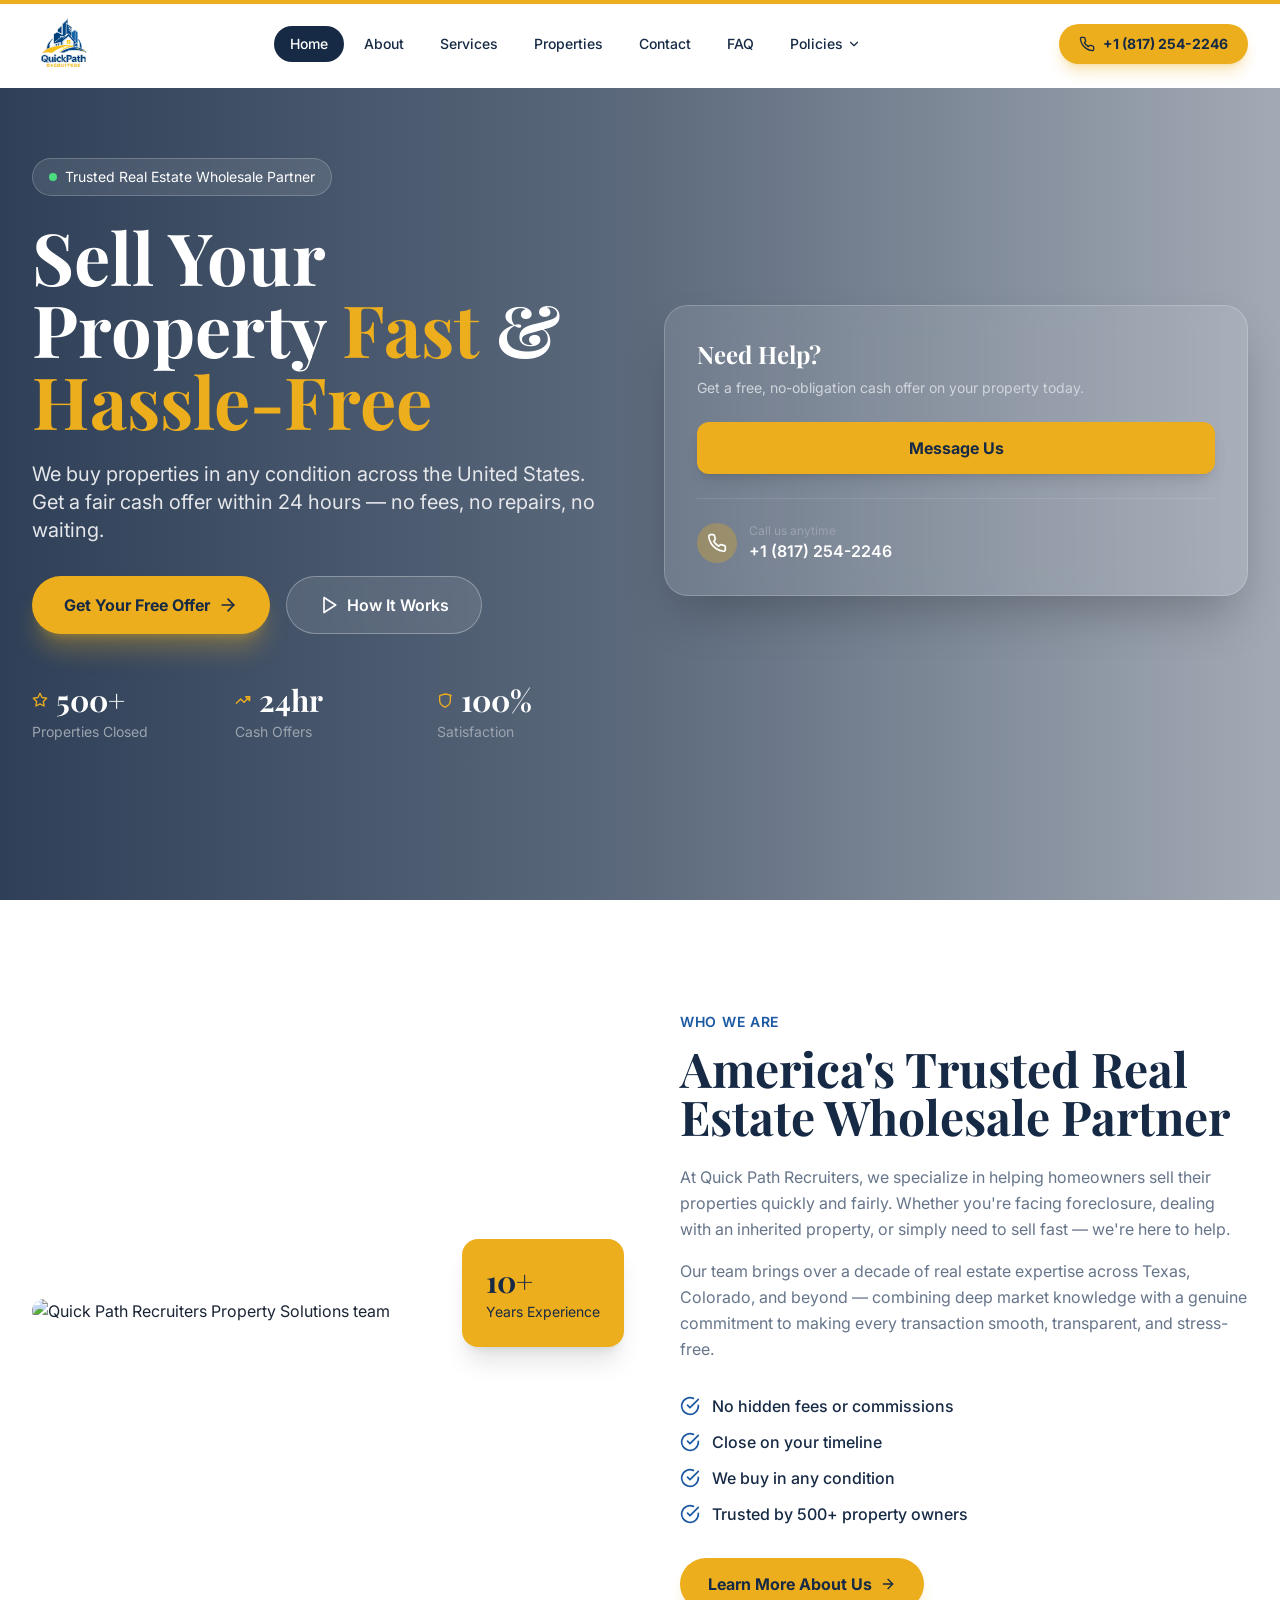
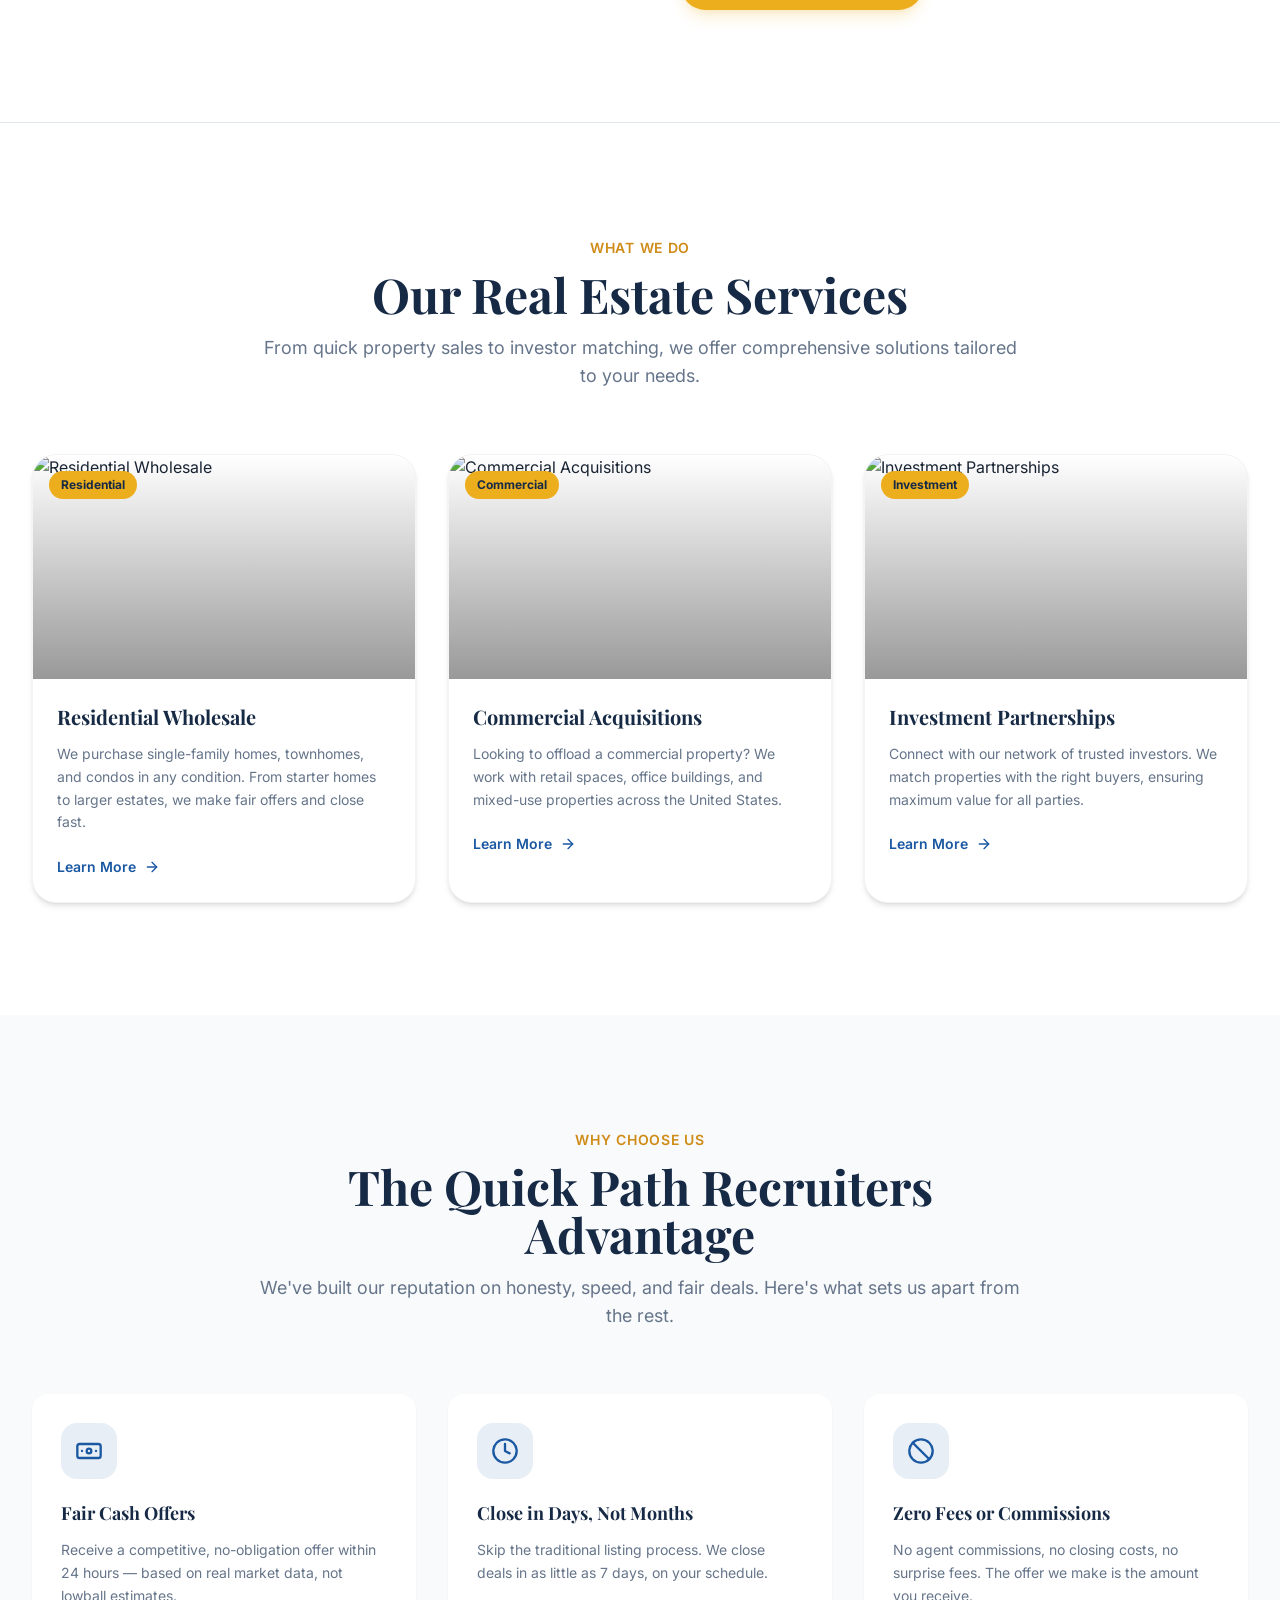
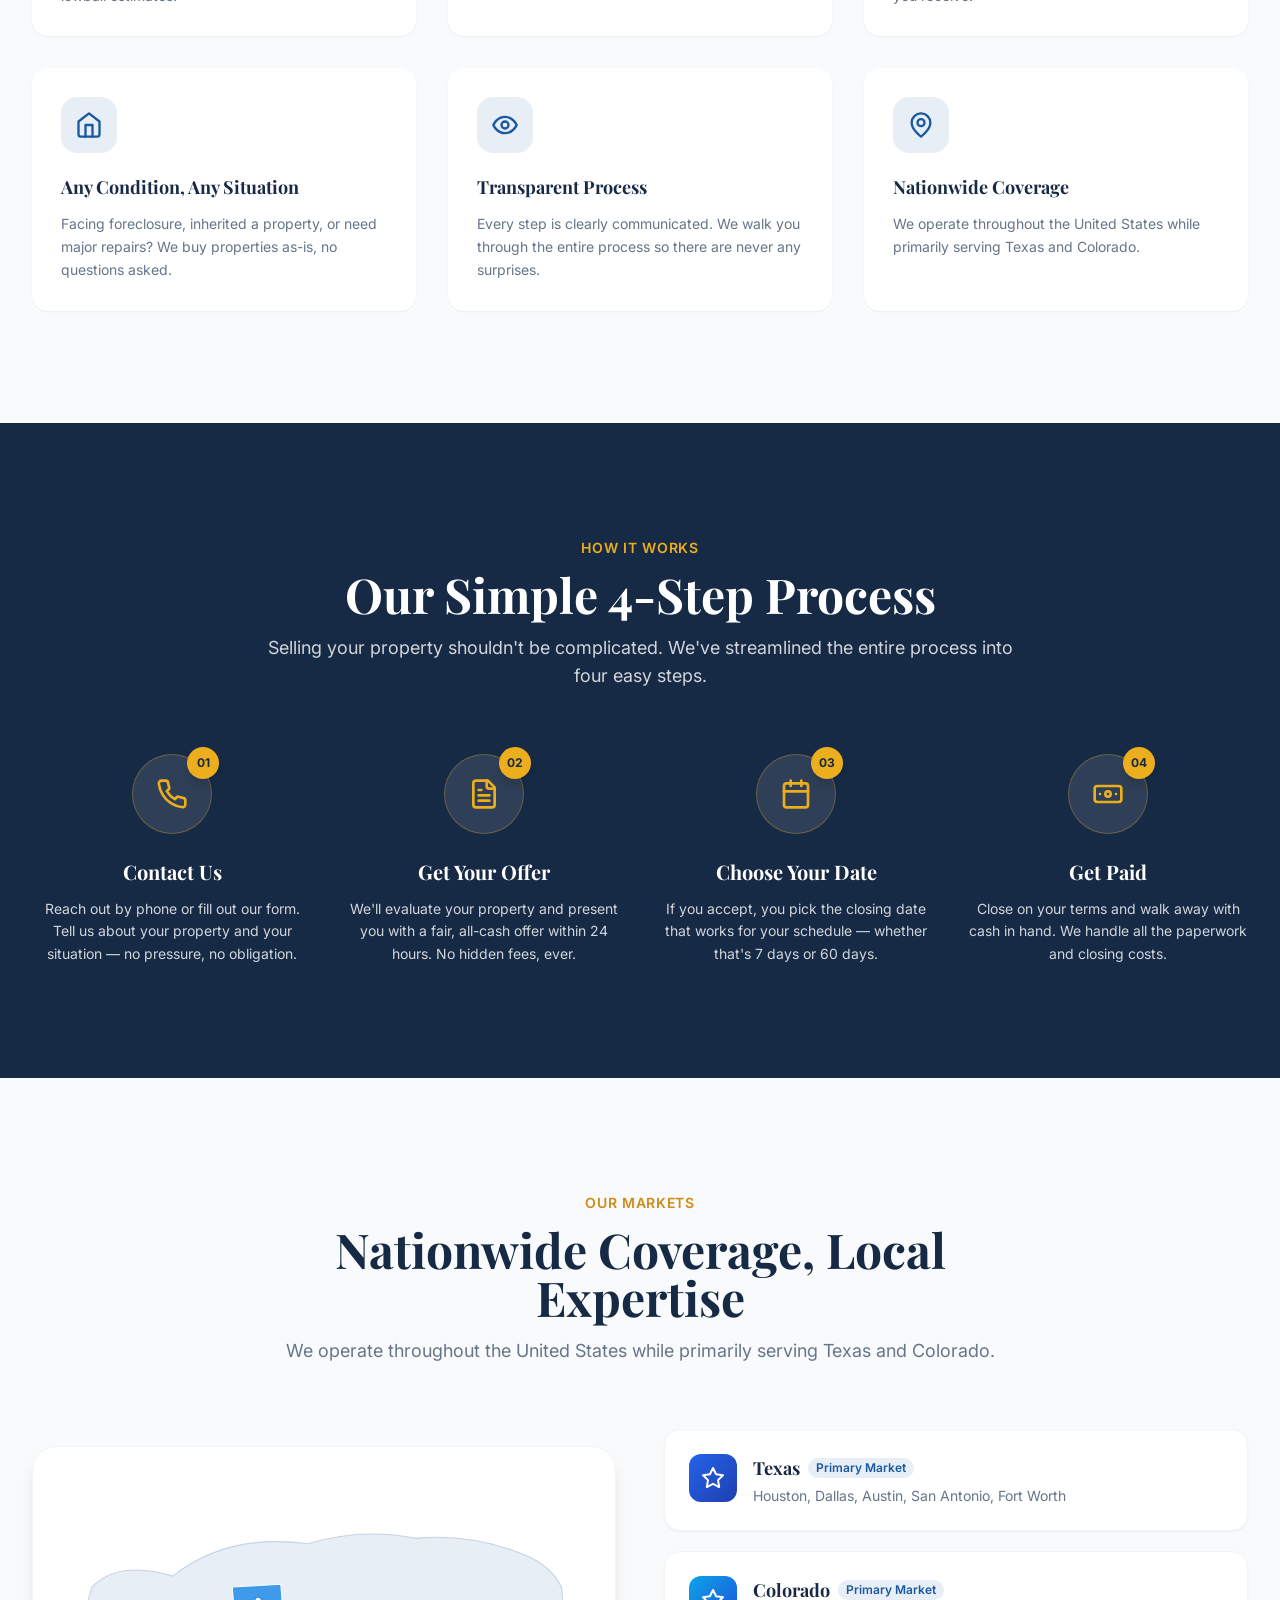
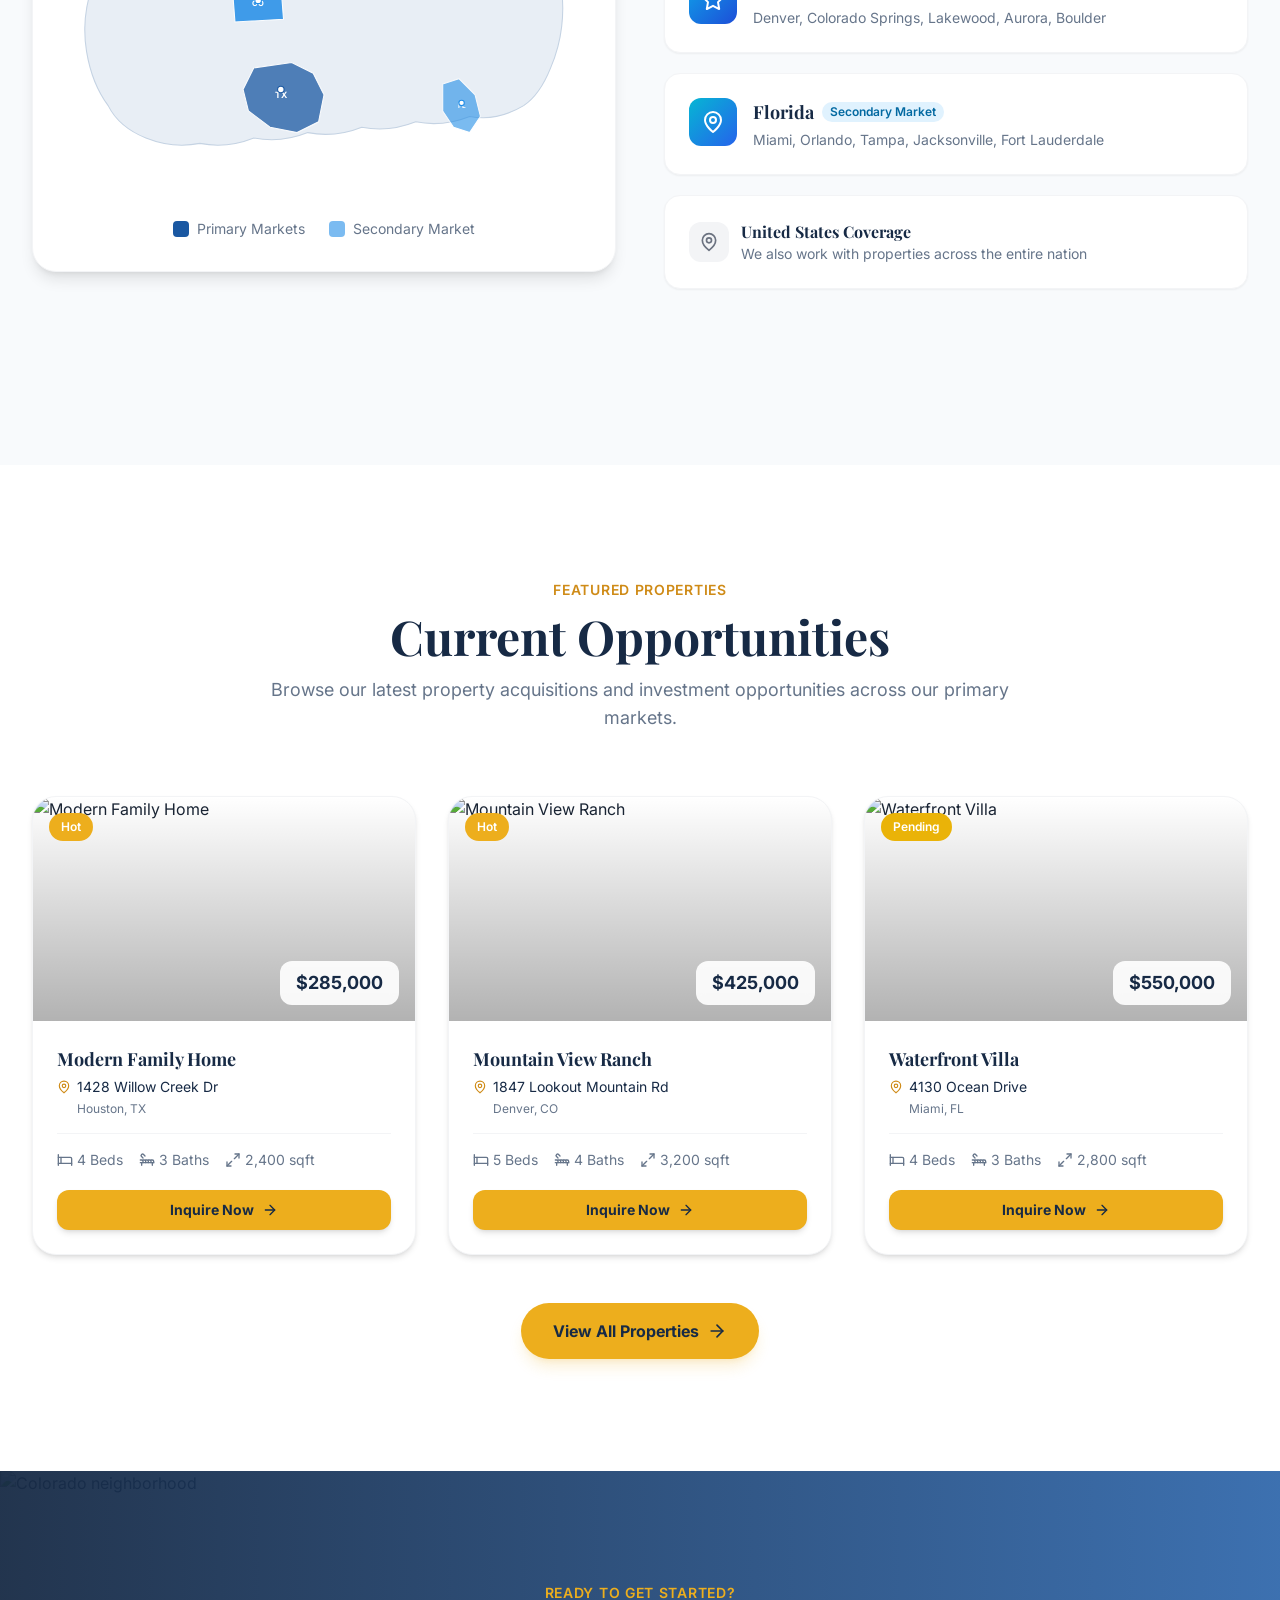
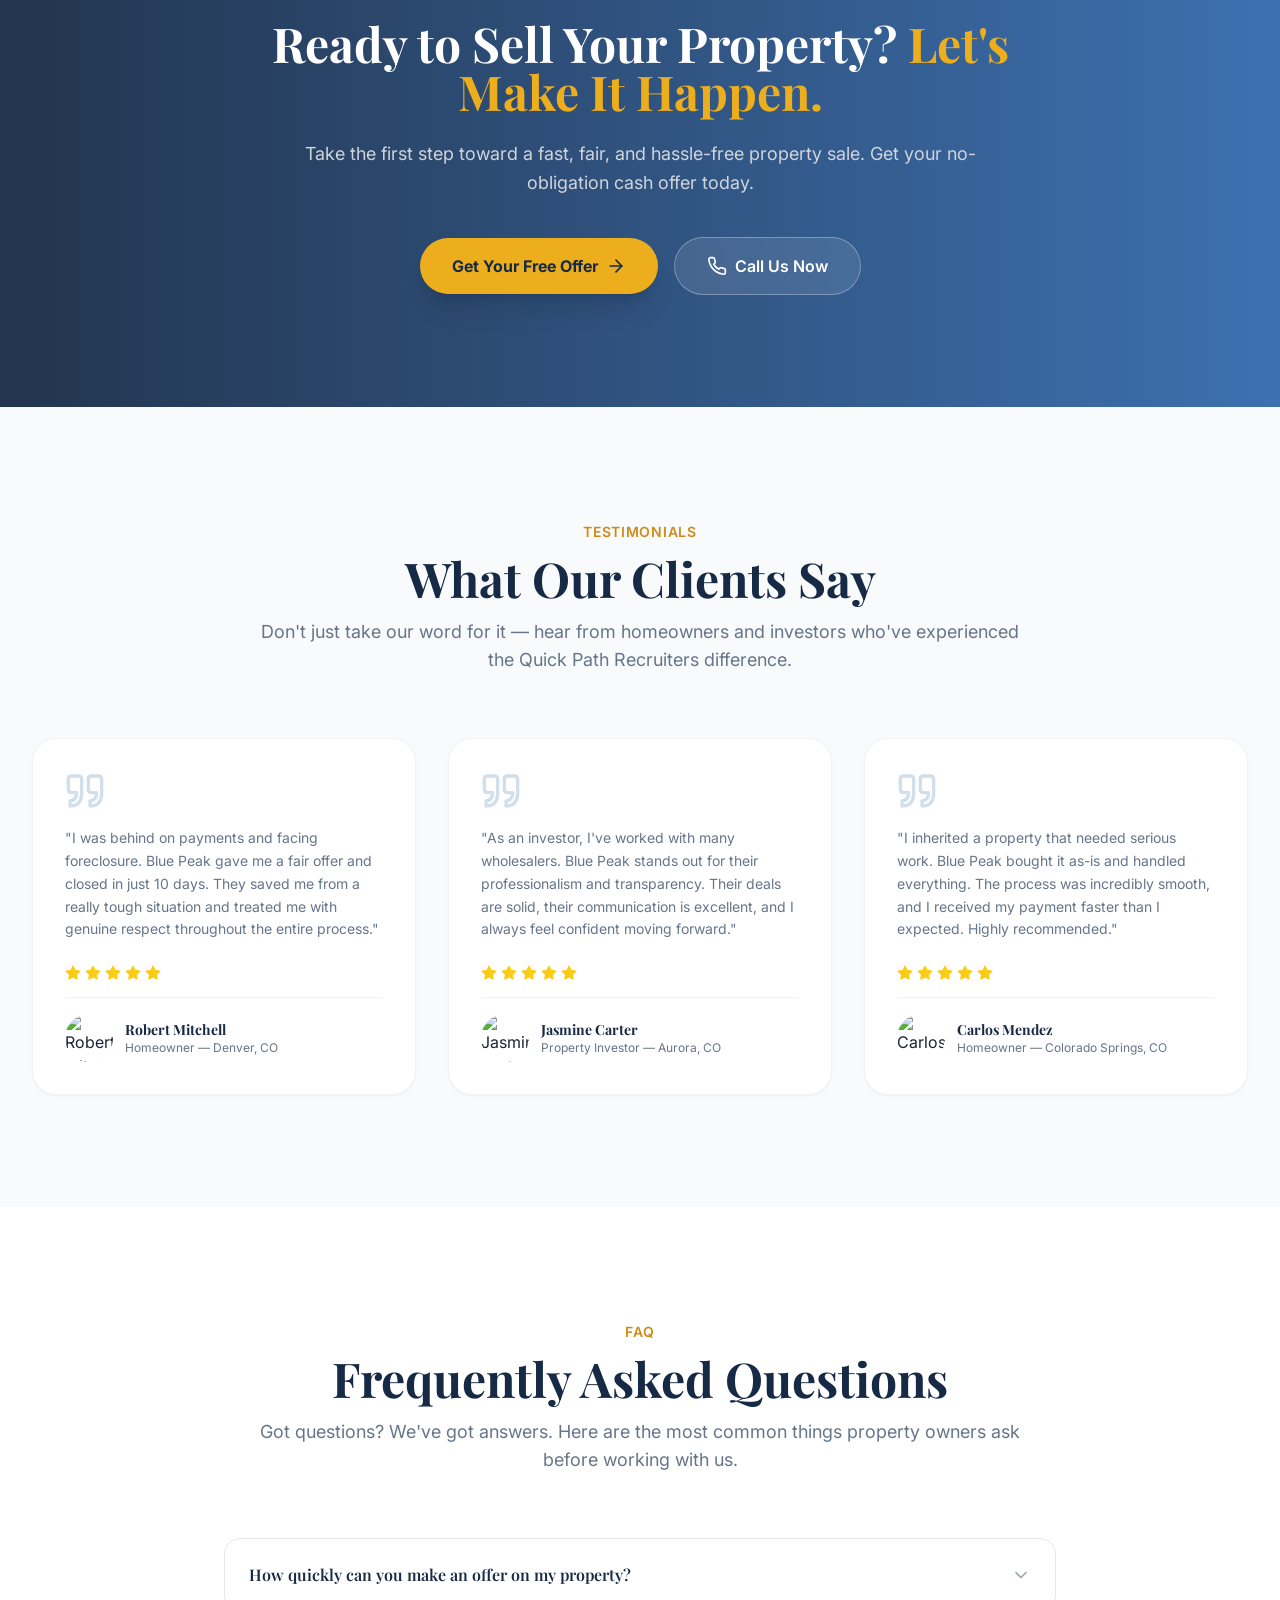
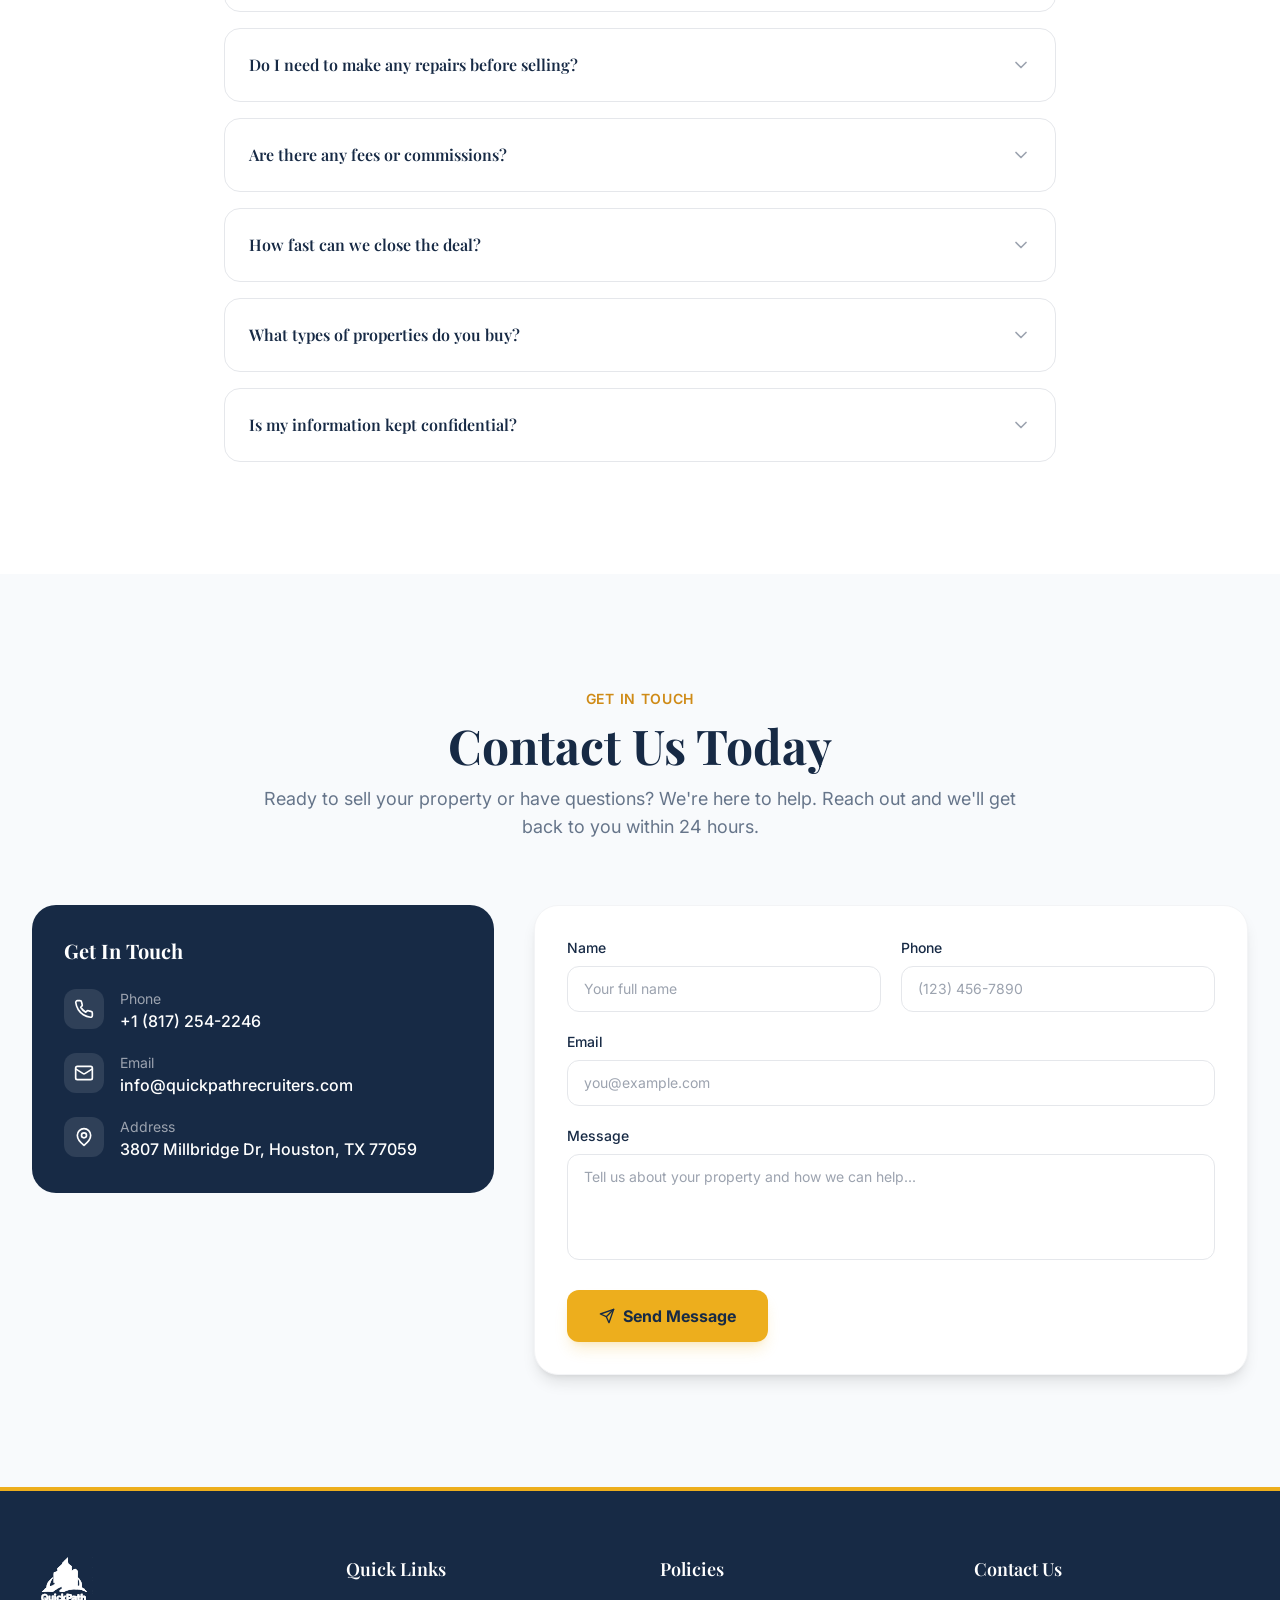
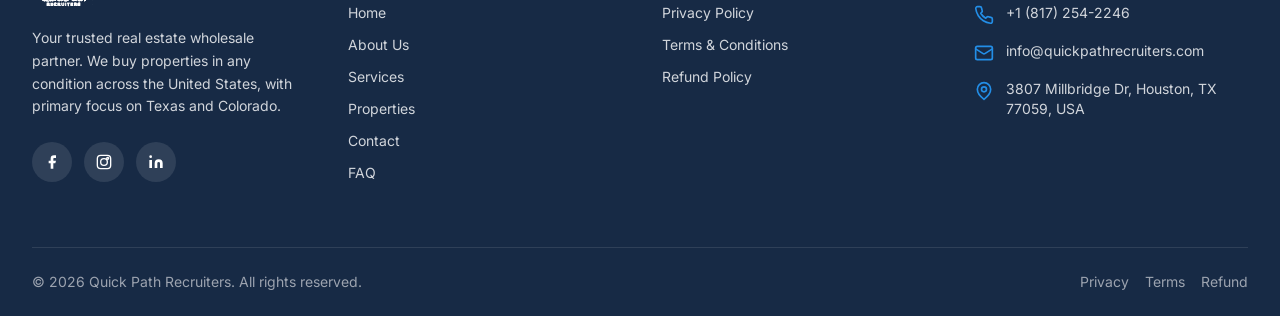
==== index.html @ d1a01175 "Add files via upload" ====
<!DOCTYPE html>
<html lang="en">
<head>
  <meta charset="utf-8">
  <meta name="viewport" content="width=device-width, initial-scale=1.0">
  <title>Quick Path Recruiters | Recruiting & Staffing Solutions</title>
  <meta name="description" content="Quick Path Recruiters helps businesses connect with top talent and candidates discover meaningful opportunities through professional recruiting support.">
  <meta name="keywords" content="recruiting, staffing, talent acquisition, hiring, job opportunities, Quick Path Recruiters">
  <link rel="icon" type="image/png" href="images/favicon.png"><link rel="shortcut icon" href="favicon.ico"><link rel="apple-touch-icon" href="images/favicon.png">
  <link rel="canonical" href="https://quickpathrecruiters.com">

  <!-- Open Graph -->
  <meta property="og:type" content="website">
  <meta property="og:title" content="Quick Path Recruiters | Recruiting & Staffing Solutions">
  <meta property="og:description" content="Quick Path Recruiters helps businesses connect with top talent and candidates discover meaningful opportunities through professional recruiting support.">
  <meta property="og:image" content="images/logo.svg">
  <meta property="og:url" content="https://quickpathrecruiters.com">
  <meta property="og:site_name" content="Quick Path Recruiters">

  <!-- Twitter Card -->
  <meta name="twitter:card" content="summary_large_image">
  <meta name="twitter:title" content="Quick Path Recruiters | Recruiting & Staffing Solutions">
  <meta name="twitter:description" content="Quick Path Recruiters helps businesses connect with top talent and candidates discover meaningful opportunities through professional recruiting support.">
  <meta name="twitter:image" content="images/logo.svg">
  <meta name="twitter:url" content="https://quickpathrecruiters.com">

  <link rel="stylesheet" href="css/style.css">

  <!-- JSON-LD Local Business Schema -->
  <script type="application/ld+json">
  {
    "@context": "https://schema.org",
    "@type": "RealEstateAgent",
    "name": "Quick Path Recruiters",
    "url": "https://quickpathrecruiters.com",
    "logo": "https://quickpathrecruiters.com/images/logo.svg",
    "image": "https://quickpathrecruiters.com/images/logo.svg",
    "telephone": "+17373019920",
    "email": "info@quickpathrecruiters.com",
    "address": {
      "@type": "PostalAddress",
      "streetAddress": "3305 S Ammons St",
      "addressLocality": "Lakewood",
      "addressRegion": "CO",
      "postalCode": "80227",
      "addressCountry": "US"
    },
    "areaServed": [
      {"@type": "State", "name": "Texas"},
      {"@type": "State", "name": "Colorado"},
      {"@type": "State", "name": "Florida"},
      {"@type": "Country", "name": "United States"}
    ],
    "description": "Quick Path Recruiters is a real estate wholesale company that buys properties in any condition across the United States. We specialize in Texas and Colorado markets.",
    "priceRange": "$$",
    "openingHours": "Mo-Fr 09:00-18:00"
  }
  </script>
</head>
<body class="min-h-screen flex flex-col">
  <!-- Header / Navigation -->
  <header class="fixed top-0 left-0 right-0 z-50 transition-all duration-500 bg-white shadow-md py-2.5" id="main-header">
    <div class="absolute top-0 left-0 right-0 h-1 bg-gold"></div>
    <div class="max-w-7xl mx-auto px-4 sm:px-6 lg:px-8">
      <div class="flex items-center justify-between">
        <a href="index.html" class="flex items-center gap-2 shrink-0">
          <img src="images/logo.svg" alt="Quick Path Recruiters" class="h-12 sm:h-14 w-auto">
        </a>
        <nav class="hidden lg:flex items-center gap-1">
          <a href="index.html" class="px-4 py-2 rounded-full text-sm font-medium transition-all duration-300 relative bg-navy text-white">Home</a>
          <a href="about.html" class="px-4 py-2 rounded-full text-sm font-medium transition-all duration-300 relative text-navy hover:bg-navy/10">About</a>
          <a href="services.html" class="px-4 py-2 rounded-full text-sm font-medium transition-all duration-300 relative text-navy hover:bg-navy/10">Services</a>
          <a href="properties.html" class="px-4 py-2 rounded-full text-sm font-medium transition-all duration-300 relative text-navy hover:bg-navy/10">Properties</a>
          <a href="contact.html" class="px-4 py-2 rounded-full text-sm font-medium transition-all duration-300 relative text-navy hover:bg-navy/10">Contact</a>
          <a href="faq.html" class="px-4 py-2 rounded-full text-sm font-medium transition-all duration-300 relative text-navy hover:bg-navy/10">FAQ</a>
          
          <div class="relative" id="policies-dropdown-container">
            <button class="px-4 py-2 rounded-full text-sm font-medium transition-all duration-300 flex items-center gap-1 text-navy hover:bg-navy/10" id="policies-menu-btn">
              Policies <svg xmlns="http://www.w3.org/2000/svg" viewBox="0 0 24 24" fill="none" stroke="currentColor" stroke-width="2" stroke-linecap="round" stroke-linejoin="round" class="w-3.5 h-3.5 transition-transform id-policies-chevron"><path d="m6 9 6 6 6-6"/></svg>
            </button>
            <div class="absolute top-full right-0 mt-2 bg-white rounded-xl shadow-xl border border-gray-100 py-2 min-w-[200px] hidden" id="policies-menu-dropdown">
              <a href="privacy-policy.html" class="block px-4 py-2.5 text-sm transition-colors text-gray-700 hover:bg-gray-50 hover:text-gold-dark">Privacy Policy</a>
              <a href="terms.html" class="block px-4 py-2.5 text-sm transition-colors text-gray-700 hover:bg-gray-50 hover:text-gold-dark">Terms & Conditions</a>
              <a href="refund-policy.html" class="block px-4 py-2.5 text-sm transition-colors text-gray-700 hover:bg-gray-50 hover:text-gold-dark">Refund Policy</a>
            </div>
          </div>
        </nav>
        <div class="flex items-center gap-3">
          <a href="tel:7373019920" class="hidden sm:flex items-center gap-2 bg-gold hover:bg-gold-dark text-navy px-5 py-2.5 rounded-full text-sm font-bold transition-all duration-300 shadow-lg shadow-gold/30 hover:shadow-xl hover:shadow-gold/40 hover:-translate-y-0.5">
            <svg xmlns="http://www.w3.org/2000/svg" viewBox="0 0 24 24" fill="none" stroke="currentColor" stroke-width="2" stroke-linecap="round" stroke-linejoin="round" class="w-4 h-4"><path d="M22 16.92v3a2 2 0 0 1-2.18 2 19.79 19.79 0 0 1-8.63-3.07 19.5 19.5 0 0 1-6-6 19.79 19.79 0 0 1-3.07-8.67A2 2 0 0 1 4.11 2h3a2 2 0 0 1 2 1.72 12.84 12.84 0 0 0 .7 2.81 2 2 0 0 1-.45 2.11L8.09 9.91a16 16 0 0 0 6 6l1.27-1.27a2 2 0 0 1 2.11-.45 12.84 12.84 0 0 0 2.81.7A2 2 0 0 1 22 16.92z"/></svg> +1 (817) 254-2246
          </a>
          <button class="lg:hidden p-2 rounded-lg hover:bg-gray-100 transition-colors" aria-label="Toggle menu" id="mobile-menu-btn">
            <svg xmlns="http://www.w3.org/2000/svg" viewBox="0 0 24 24" fill="none" stroke="currentColor" stroke-width="2" stroke-linecap="round" stroke-linejoin="round" class="w-6 h-6 id-menu-icon"><line x1="4" x2="20" y1="12" y2="12"/><line x1="4" x2="20" y1="6" y2="6"/><line x1="4" x2="20" y1="18" y2="18"/></svg>
            <svg xmlns="http://www.w3.org/2000/svg" viewBox="0 0 24 24" fill="none" stroke="currentColor" stroke-width="2" stroke-linecap="round" stroke-linejoin="round" class="w-6 h-6 id-close-icon hidden"><path d="M18 6 6 18"/><path d="m6 6 12 12"/></svg>
          </button>
        </div>
      </div>
    </div>
    <!-- Mobile Menu -->
    <div class="lg:hidden overflow-hidden transition-all duration-500 max-h-0 opacity-0" id="mobile-menu-dropdown">
      <div class="bg-white border-t border-gray-100 mt-2 px-4 py-4 space-y-1">
        <a href="index.html" class="block px-4 py-3 rounded-xl text-sm font-medium transition-all bg-navy text-white">Home</a>
        <a href="about.html" class="block px-4 py-3 rounded-xl text-sm font-medium transition-all text-gray-700 hover:bg-gray-50">About</a>
        <a href="services.html" class="block px-4 py-3 rounded-xl text-sm font-medium transition-all text-gray-700 hover:bg-gray-50">Services</a>
        <a href="properties.html" class="block px-4 py-3 rounded-xl text-sm font-medium transition-all text-gray-700 hover:bg-gray-50">Properties</a>
        <a href="contact.html" class="block px-4 py-3 rounded-xl text-sm font-medium transition-all text-gray-700 hover:bg-gray-50">Contact</a>
        <a href="faq.html" class="block px-4 py-3 rounded-xl text-sm font-medium transition-all text-gray-700 hover:bg-gray-50">FAQ</a>
        <div class="pt-2 border-t border-gray-100 mt-2">
          <p class="px-4 py-2 text-xs font-semibold text-gray-400 uppercase tracking-wider">Policies</p>
          <a href="privacy-policy.html" class="block px-4 py-3 rounded-xl text-sm font-medium transition-all text-gray-700 hover:bg-gray-50">Privacy Policy</a>
          <a href="terms.html" class="block px-4 py-3 rounded-xl text-sm font-medium transition-all text-gray-700 hover:bg-gray-50">Terms & Conditions</a>
          <a href="refund-policy.html" class="block px-4 py-3 rounded-xl text-sm font-medium transition-all text-gray-700 hover:bg-gray-50">Refund Policy</a>
        </div>
        <a href="tel:7373019920" class="flex items-center justify-center gap-2 bg-gold text-navy px-5 py-3 rounded-xl text-sm font-bold mt-3 shadow-lg shadow-gold/30">
          <svg xmlns="http://www.w3.org/2000/svg" viewBox="0 0 24 24" fill="none" stroke="currentColor" stroke-width="2" stroke-linecap="round" stroke-linejoin="round" class="w-4 h-4"><path d="M22 16.92v3a2 2 0 0 1-2.18 2 19.79 19.79 0 0 1-8.63-3.07 19.5 19.5 0 0 1-6-6 19.79 19.79 0 0 1-3.07-8.67A2 2 0 0 1 4.11 2h3a2 2 0 0 1 2 1.72 12.84 12.84 0 0 0 .7 2.81 2 2 0 0 1-.45 2.11L8.09 9.91a16 16 0 0 0 6 6l1.27-1.27a2 2 0 0 1 2.11-.45 12.84 12.84 0 0 0 2.81.7A2 2 0 0 1 22 16.92z"/></svg> +1 (817) 254-2246
        </a>
      </div>
    </div>
  </header>

  <!-- Hero Section -->
  <section class="relative min-h-screen flex items-center overflow-hidden">
    <div class="absolute inset-0">
      <img src="https://media.base44.com/images/public/6a4a02a51cbddfd6bb6eb2a1/ef2971128_generated_8134949c.png" alt="Colorado neighborhood aerial view" class="w-full h-full object-cover">
      <div class="absolute inset-0 bg-gradient-to-r from-[hsl(215,50%,18%)]/90 via-[hsl(215,50%,18%)]/70 to-[hsl(215,50%,18%)]/40"></div>
    </div>
    <div class="relative z-10 max-w-7xl mx-auto px-4 sm:px-6 lg:px-8 py-32 lg:py-0 w-full">
      <div class="grid lg:grid-cols-2 gap-12 items-center">
        <div class="reveal-in-view">
          <div class="inline-flex items-center gap-2 bg-white/10 backdrop-blur-sm text-white px-4 py-2 rounded-full text-sm mb-6 border border-white/20">
            <span class="w-2 h-2 bg-green-400 rounded-full animate-pulse"></span>
            Trusted Real Estate Wholesale Partner
          </div>
          <h1 class="text-4xl sm:text-5xl lg:text-6xl xl:text-7xl font-heading font-bold text-white leading-tight mb-6">
            Sell Your Property <span class="text-gold">Fast</span> & <span class="text-gold">Hassle-Free</span>
          </h1>
          <p class="text-lg sm:text-xl text-gray-200 leading-relaxed mb-8 max-w-xl">
            We buy properties in any condition across the United States. Get a fair cash offer within 24 hours &mdash; no fees, no repairs, no waiting.
          </p>
          <div class="flex flex-wrap gap-4 mb-12">
            <a href="contact.html" class="inline-flex items-center gap-2 bg-gold hover:bg-gold-dark text-navy px-8 py-4 rounded-full text-base font-bold transition-all duration-300 shadow-xl shadow-gold/30 hover:shadow-2xl hover:shadow-gold/40 hover:-translate-y-0.5">
              Get Your Free Offer <svg xmlns="http://www.w3.org/2000/svg" viewBox="0 0 24 24" fill="none" stroke="currentColor" stroke-width="2" stroke-linecap="round" stroke-linejoin="round" class="w-5 h-5"><path d="M5 12h14"/><path d="m12 5 7 7-7 7"/></svg>
            </a>
            <a href="services.html" class="inline-flex items-center gap-2 bg-white/10 backdrop-blur-sm hover:bg-white/20 text-white px-8 py-4 rounded-full text-base font-semibold transition-all duration-300 border border-white/30">
              <svg xmlns="http://www.w3.org/2000/svg" viewBox="0 0 24 24" fill="none" stroke="currentColor" stroke-width="2" stroke-linecap="round" stroke-linejoin="round" class="w-5 h-5"><polygon points="6 3 20 12 6 21 6 3"/></svg> How It Works
            </a>
          </div>
          <div class="grid grid-cols-3 gap-6">
            <div class="reveal-in-view" style="transition-delay: 200ms;">
              <div class="flex items-center gap-2 mb-1">
                <svg xmlns="http://www.w3.org/2000/svg" viewBox="0 0 24 24" fill="none" stroke="currentColor" stroke-width="2" stroke-linecap="round" stroke-linejoin="round" class="w-4 h-4 text-gold"><polygon points="12 2 15.09 8.26 22 9.27 17 14.14 18.18 21.02 12 17.77 5.82 21.02 7 14.14 2 9.27 8.91 8.26 12 2"/></svg>
                <span class="text-2xl sm:text-3xl font-bold text-white font-heading">500+</span>
              </div>
              <p class="text-gray-400 text-xs sm:text-sm">Properties Closed</p>
            </div>
            <div class="reveal-in-view" style="transition-delay: 400ms;">
              <div class="flex items-center gap-2 mb-1">
                <svg xmlns="http://www.w3.org/2000/svg" viewBox="0 0 24 24" fill="none" stroke="currentColor" stroke-width="2" stroke-linecap="round" stroke-linejoin="round" class="w-4 h-4 text-gold"><polyline points="22 7 13.5 15.5 8.5 10.5 2 17"/><polygon points="16 7 22 7 22 13"/></svg>
                <span class="text-2xl sm:text-3xl font-bold text-white font-heading">24hr</span>
              </div>
              <p class="text-gray-400 text-xs sm:text-sm">Cash Offers</p>
            </div>
            <div class="reveal-in-view" style="transition-delay: 600ms;">
              <div class="flex items-center gap-2 mb-1">
                <svg xmlns="http://www.w3.org/2000/svg" viewBox="0 0 24 24" fill="none" stroke="currentColor" stroke-width="2" stroke-linecap="round" stroke-linejoin="round" class="w-4 h-4 text-gold"><path d="M20 13c0 5-3.5 7.5-7.66 9.7a1 1 0 0 1-.68 0C7.5 20.5 4 18 4 13V6a1 1 0 0 1 .76-.97l8-2a1 1 0 0 1 .48 0l8 2A1 1 0 0 1 20 6z"/></svg>
                <span class="text-2xl sm:text-3xl font-bold text-white font-heading">100%</span>
              </div>
              <p class="text-gray-400 text-xs sm:text-sm">Satisfaction</p>
            </div>
          </div>
        </div>
        <div class="hidden lg:block reveal-in-view" style="transition-delay: 300ms;">
          <div class="bg-white/10 backdrop-blur-md rounded-3xl p-8 border border-white/20 shadow-2xl">
            <h3 class="text-2xl font-heading font-bold text-white mb-2">Need Help?</h3>
            <p class="text-gray-300 mb-6 text-sm">Get a free, no-obligation cash offer on your property today.</p>
            <a href="contact.html" class="block w-full text-center bg-gold hover:bg-gold-dark text-navy py-3.5 rounded-xl font-bold transition-all duration-300 shadow-lg">Message Us</a>
            <div class="mt-6 pt-6 border-t border-white/10">
              <a href="tel:7373019920" class="flex items-center gap-3 text-white hover:text-gold transition-colors">
                <div class="w-10 h-10 rounded-full bg-gold/30 flex items-center justify-center">
                  <svg xmlns="http://www.w3.org/2000/svg" viewBox="0 0 24 24" fill="none" stroke="currentColor" stroke-width="2" stroke-linecap="round" stroke-linejoin="round" class="w-5 h-5"><path d="M22 16.92v3a2 2 0 0 1-2.18 2 19.79 19.79 0 0 1-8.63-3.07 19.5 19.5 0 0 1-6-6 19.79 19.79 0 0 1-3.07-8.67A2 2 0 0 1 4.11 2h3a2 2 0 0 1 2 1.72 12.84 12.84 0 0 0 .7 2.81 2 2 0 0 1-.45 2.11L8.09 9.91a16 16 0 0 0 6 6l1.27-1.27a2 2 0 0 1 2.11-.45 12.84 12.84 0 0 0 2.81.7A2 2 0 0 1 22 16.92z"/></svg>
                </div>
                <div>
                  <p class="text-xs text-gray-400">Call us anytime</p>
                  <p class="font-semibold">+1 (817) 254-2246</p>
                </div>
              </a>
            </div>
          </div>
        </div>
      </div>
    </div>
  </section>

  <!-- About Section -->
  <section class="py-20 lg:py-28 bg-white" id="about">
    <div class="max-w-7xl mx-auto px-4 sm:px-6 lg:px-8">
      <div class="grid lg:grid-cols-2 gap-12 lg:gap-20 items-center">
        <div class="relative reveal-in-view">
          <div class="relative rounded-3xl overflow-hidden shadow-2xl">
            <img src="https://media.base44.com/images/public/6a4a02a51cbddfd6bb6eb2a1/cd4f87c0a_generated_78c9860f.png" alt="Quick Path Recruiters Property Solutions team" class="w-full h-auto object-cover" loading="lazy">
          </div>
          <div class="absolute -bottom-6 -right-6 bg-gold text-navy rounded-2xl p-6 shadow-xl hidden sm:block">
            <span class="text-3xl font-heading font-bold block">10+</span>
            <span class="text-sm text-navy/70">Years Experience</span>
          </div>
        </div>
        <div class="reveal-in-view" style="transition-delay: 200ms;">
          <span class="text-sm font-semibold tracking-wider uppercase text-primary mb-3 block">Who We Are</span>
          <h2 class="text-3xl sm:text-4xl lg:text-5xl font-heading font-bold text-navy leading-tight mb-6">America's Trusted Real Estate Wholesale Partner</h2>
          <p class="text-muted-foreground leading-relaxed mb-4">At Quick Path Recruiters, we specialize in helping homeowners sell their properties quickly and fairly. Whether you're facing foreclosure, dealing with an inherited property, or simply need to sell fast &mdash; we're here to help.</p>
          <p class="text-muted-foreground leading-relaxed mb-8">Our team brings over a decade of real estate expertise across Texas, Colorado, and beyond &mdash; combining deep market knowledge with a genuine commitment to making every transaction smooth, transparent, and stress-free.</p>
          <ul class="space-y-3 mb-8">
            <li class="flex items-center gap-3">
              <svg xmlns="http://www.w3.org/2000/svg" viewBox="0 0 24 24" fill="none" stroke="currentColor" stroke-width="2" stroke-linecap="round" stroke-linejoin="round" class="w-5 h-5 text-primary shrink-0"><path d="M22 11.08V12a10 10 0 1 1-5.93-9.14"/><path d="m9 11 3 3L22 4"/></svg>
              <span class="text-navy font-medium">No hidden fees or commissions</span>
            </li>
            <li class="flex items-center gap-3">
              <svg xmlns="http://www.w3.org/2000/svg" viewBox="0 0 24 24" fill="none" stroke="currentColor" stroke-width="2" stroke-linecap="round" stroke-linejoin="round" class="w-5 h-5 text-primary shrink-0"><path d="M22 11.08V12a10 10 0 1 1-5.93-9.14"/><path d="m9 11 3 3L22 4"/></svg>
              <span class="text-navy font-medium">Close on your timeline</span>
            </li>
            <li class="flex items-center gap-3">
              <svg xmlns="http://www.w3.org/2000/svg" viewBox="0 0 24 24" fill="none" stroke="currentColor" stroke-width="2" stroke-linecap="round" stroke-linejoin="round" class="w-5 h-5 text-primary shrink-0"><path d="M22 11.08V12a10 10 0 1 1-5.93-9.14"/><path d="m9 11 3 3L22 4"/></svg>
              <span class="text-navy font-medium">We buy in any condition</span>
            </li>
            <li class="flex items-center gap-3">
              <svg xmlns="http://www.w3.org/2000/svg" viewBox="0 0 24 24" fill="none" stroke="currentColor" stroke-width="2" stroke-linecap="round" stroke-linejoin="round" class="w-5 h-5 text-primary shrink-0"><path d="M22 11.08V12a10 10 0 1 1-5.93-9.14"/><path d="m9 11 3 3L22 4"/></svg>
              <span class="text-navy font-medium">Trusted by 500+ property owners</span>
            </li>
          </ul>
          <a href="about.html" class="inline-flex items-center gap-2 bg-gold hover:bg-gold-dark text-navy px-7 py-3.5 rounded-full font-bold transition-all duration-300 shadow-lg shadow-gold/20 hover:shadow-xl hover:-translate-y-0.5">
            Learn More About Us <svg xmlns="http://www.w3.org/2000/svg" viewBox="0 0 24 24" fill="none" stroke="currentColor" stroke-width="2" stroke-linecap="round" stroke-linejoin="round" class="w-4 h-4"><path d="M5 12h14"/><path d="m12 5 7 7-7 7"/></svg>
          </a>
        </div>
      </div>
    </div>
  </section>

  <!-- Services Section -->
  <section class="py-20 lg:py-28 bg-white border-t border-gray-50">
    <div class="max-w-7xl mx-auto px-4 sm:px-6 lg:px-8">
      <div class="mb-12 md:mb-16 text-center max-w-3xl mx-auto reveal-in-view">
        <span class="inline-block text-sm font-semibold tracking-wider uppercase mb-3 text-gold-dark">What We Do</span>
        <h2 class="text-3xl sm:text-4xl lg:text-5xl font-heading font-bold leading-tight text-navy">Our Real Estate Services</h2>
        <p class="mt-4 text-base sm:text-lg leading-relaxed text-muted-foreground">From quick property sales to investor matching, we offer comprehensive solutions tailored to your needs.</p>
      </div>
      <div class="grid md:grid-cols-3 gap-8">
        <!-- Card 1 -->
        <div class="group rounded-3xl overflow-hidden bg-white shadow-md hover:shadow-2xl transition-all duration-500 hover:-translate-y-2 border border-gray-100 reveal-in-view">
          <div class="relative h-56 overflow-hidden">
            <img src="https://media.base44.com/images/public/6a4a02a51cbddfd6bb6eb2a1/66eadf484_generated_a7f6609d.png" alt="Residential Wholesale" class="w-full h-full object-cover group-hover:scale-110 transition-transform duration-700" loading="lazy">
            <div class="absolute inset-0 bg-gradient-to-t from-black/40 to-transparent"></div>
            <span class="absolute top-4 left-4 bg-gold text-navy text-xs font-bold px-3 py-1.5 rounded-full">Residential</span>
          </div>
          <div class="p-6">
            <h3 class="text-xl font-heading font-bold text-navy mb-3">Residential Wholesale</h3>
            <p class="text-muted-foreground text-sm leading-relaxed mb-5">We purchase single-family homes, townhomes, and condos in any condition. From starter homes to larger estates, we make fair offers and close fast.</p>
            <a href="services.html" class="inline-flex items-center gap-2 text-primary font-semibold text-sm hover:gap-3 transition-all duration-300">
              Learn More <svg xmlns="http://www.w3.org/2000/svg" viewBox="0 0 24 24" fill="none" stroke="currentColor" stroke-width="2" stroke-linecap="round" stroke-linejoin="round" class="w-4 h-4"><path d="M5 12h14"/><path d="m12 5 7 7-7 7"/></svg>
            </a>
          </div>
        </div>
        <!-- Card 2 -->
        <div class="group rounded-3xl overflow-hidden bg-white shadow-md hover:shadow-2xl transition-all duration-500 hover:-translate-y-2 border border-gray-100 reveal-in-view" style="transition-delay: 150ms;">
          <div class="relative h-56 overflow-hidden">
            <img src="https://media.base44.com/images/public/6a4a02a51cbddfd6bb6eb2a1/e8e83f27e_generated_4df2c1f7.png" alt="Commercial Acquisitions" class="w-full h-full object-cover group-hover:scale-110 transition-transform duration-700" loading="lazy">
            <div class="absolute inset-0 bg-gradient-to-t from-black/40 to-transparent"></div>
            <span class="absolute top-4 left-4 bg-gold text-navy text-xs font-bold px-3 py-1.5 rounded-full">Commercial</span>
          </div>
          <div class="p-6">
            <h3 class="text-xl font-heading font-bold text-navy mb-3">Commercial Acquisitions</h3>
            <p class="text-muted-foreground text-sm leading-relaxed mb-5">Looking to offload a commercial property? We work with retail spaces, office buildings, and mixed-use properties across the United States.</p>
            <a href="services.html" class="inline-flex items-center gap-2 text-primary font-semibold text-sm hover:gap-3 transition-all duration-300">
              Learn More <svg xmlns="http://www.w3.org/2000/svg" viewBox="0 0 24 24" fill="none" stroke="currentColor" stroke-width="2" stroke-linecap="round" stroke-linejoin="round" class="w-4 h-4"><path d="M5 12h14"/><path d="m12 5 7 7-7 7"/></svg>
            </a>
          </div>
        </div>
        <!-- Card 3 -->
        <div class="group rounded-3xl overflow-hidden bg-white shadow-md hover:shadow-2xl transition-all duration-500 hover:-translate-y-2 border border-gray-100 reveal-in-view" style="transition-delay: 300ms;">
          <div class="relative h-56 overflow-hidden">
            <img src="https://media.base44.com/images/public/6a4a02a51cbddfd6bb6eb2a1/88a18fa44_generated_f05ca0cc.png" alt="Investment Partnerships" class="w-full h-full object-cover group-hover:scale-110 transition-transform duration-700" loading="lazy">
            <div class="absolute inset-0 bg-gradient-to-t from-black/40 to-transparent"></div>
            <span class="absolute top-4 left-4 bg-gold text-navy text-xs font-bold px-3 py-1.5 rounded-full">Investment</span>
          </div>
          <div class="p-6">
            <h3 class="text-xl font-heading font-bold text-navy mb-3">Investment Partnerships</h3>
            <p class="text-muted-foreground text-sm leading-relaxed mb-5">Connect with our network of trusted investors. We match properties with the right buyers, ensuring maximum value for all parties.</p>
            <a href="services.html" class="inline-flex items-center gap-2 text-primary font-semibold text-sm hover:gap-3 transition-all duration-300">
              Learn More <svg xmlns="http://www.w3.org/2000/svg" viewBox="0 0 24 24" fill="none" stroke="currentColor" stroke-width="2" stroke-linecap="round" stroke-linejoin="round" class="w-4 h-4"><path d="M5 12h14"/><path d="m12 5 7 7-7 7"/></svg>
            </a>
          </div>
        </div>
      </div>
    </div>
  </section>

  <!-- Why Choose Us Section -->
  <section class="py-20 lg:py-28 bg-secondary/50">
    <div class="max-w-7xl mx-auto px-4 sm:px-6 lg:px-8">
      <div class="mb-12 md:mb-16 text-center max-w-3xl mx-auto reveal-in-view">
        <span class="inline-block text-sm font-semibold tracking-wider uppercase mb-3 text-gold-dark">Why Choose Us</span>
        <h2 class="text-3xl sm:text-4xl lg:text-5xl font-heading font-bold leading-tight text-navy">The Quick Path Recruiters Advantage</h2>
        <p class="mt-4 text-base sm:text-lg leading-relaxed text-muted-foreground">We've built our reputation on honesty, speed, and fair deals. Here's what sets us apart from the rest.</p>
      </div>
      <div class="grid sm:grid-cols-2 lg:grid-cols-3 gap-6 lg:gap-8">
        <!-- Grid 1 -->
        <div class="bg-white rounded-2xl p-7 shadow-sm hover:shadow-xl transition-all duration-500 group hover:-translate-y-1 border border-transparent hover:border-primary/10 reveal-in-view">
          <div class="w-14 h-14 rounded-2xl bg-primary/10 flex items-center justify-center mb-5 group-hover:bg-primary group-hover:text-white transition-all duration-300">
            <svg xmlns="http://www.w3.org/2000/svg" viewBox="0 0 24 24" fill="none" stroke="currentColor" stroke-width="2" stroke-linecap="round" stroke-linejoin="round" class="w-7 h-7 text-primary group-hover:text-white transition-colors"><rect width="20" height="12" x="2" y="6" rx="2"/><circle cx="12" cy="12" r="2"/><path d="M6 12h.01M18 12h.01"/></svg>
          </div>
          <h3 class="text-lg font-heading font-bold text-navy mb-3">Fair Cash Offers</h3>
          <p class="text-muted-foreground text-sm leading-relaxed">Receive a competitive, no-obligation offer within 24 hours &mdash; based on real market data, not lowball estimates.</p>
        </div>
        <!-- Grid 2 -->
        <div class="bg-white rounded-2xl p-7 shadow-sm hover:shadow-xl transition-all duration-500 group hover:-translate-y-1 border border-transparent hover:border-primary/10 reveal-in-view" style="transition-delay: 100ms;">
          <div class="w-14 h-14 rounded-2xl bg-primary/10 flex items-center justify-center mb-5 group-hover:bg-primary group-hover:text-white transition-all duration-300">
            <svg xmlns="http://www.w3.org/2000/svg" viewBox="0 0 24 24" fill="none" stroke="currentColor" stroke-width="2" stroke-linecap="round" stroke-linejoin="round" class="w-7 h-7 text-primary group-hover:text-white transition-colors"><circle cx="12" cy="12" r="10"/><polyline points="12 6 12 12 16 14"/></svg>
          </div>
          <h3 class="text-lg font-heading font-bold text-navy mb-3">Close in Days, Not Months</h3>
          <p class="text-muted-foreground text-sm leading-relaxed">Skip the traditional listing process. We close deals in as little as 7 days, on your schedule.</p>
        </div>
        <!-- Grid 3 -->
        <div class="bg-white rounded-2xl p-7 shadow-sm hover:shadow-xl transition-all duration-500 group hover:-translate-y-1 border border-transparent hover:border-primary/10 reveal-in-view" style="transition-delay: 200ms;">
          <div class="w-14 h-14 rounded-2xl bg-primary/10 flex items-center justify-center mb-5 group-hover:bg-primary group-hover:text-white transition-all duration-300">
            <svg xmlns="http://www.w3.org/2000/svg" viewBox="0 0 24 24" fill="none" stroke="currentColor" stroke-width="2" stroke-linecap="round" stroke-linejoin="round" class="w-7 h-7 text-primary group-hover:text-white transition-colors"><circle cx="12" cy="12" r="10"/><path d="m4.9 4.9 14.2 14.2"/></svg>
          </div>
          <h3 class="text-lg font-heading font-bold text-navy mb-3">Zero Fees or Commissions</h3>
          <p class="text-muted-foreground text-sm leading-relaxed">No agent commissions, no closing costs, no surprise fees. The offer we make is the amount you receive.</p>
        </div>
        <!-- Grid 4 -->
        <div class="bg-white rounded-2xl p-7 shadow-sm hover:shadow-xl transition-all duration-500 group hover:-translate-y-1 border border-transparent hover:border-primary/10 reveal-in-view" style="transition-delay: 300ms;">
          <div class="w-14 h-14 rounded-2xl bg-primary/10 flex items-center justify-center mb-5 group-hover:bg-primary group-hover:text-white transition-all duration-300">
            <svg xmlns="http://www.w3.org/2000/svg" viewBox="0 0 24 24" fill="none" stroke="currentColor" stroke-width="2" stroke-linecap="round" stroke-linejoin="round" class="w-7 h-7 text-primary group-hover:text-white transition-colors"><path d="m3 9 9-7 9 7v11a2 2 0 0 1-2 2H5a2 2 0 0 1-2-2z"/><polyline points="9 22 9 12 15 12 15 22"/></svg>
          </div>
          <h3 class="text-lg font-heading font-bold text-navy mb-3">Any Condition, Any Situation</h3>
          <p class="text-muted-foreground text-sm leading-relaxed">Facing foreclosure, inherited a property, or need major repairs? We buy properties as-is, no questions asked.</p>
        </div>
        <!-- Grid 5 -->
        <div class="bg-white rounded-2xl p-7 shadow-sm hover:shadow-xl transition-all duration-500 group hover:-translate-y-1 border border-transparent hover:border-primary/10 reveal-in-view" style="transition-delay: 400ms;">
          <div class="w-14 h-14 rounded-2xl bg-primary/10 flex items-center justify-center mb-5 group-hover:bg-primary group-hover:text-white transition-all duration-300">
            <svg xmlns="http://www.w3.org/2000/svg" viewBox="0 0 24 24" fill="none" stroke="currentColor" stroke-width="2" stroke-linecap="round" stroke-linejoin="round" class="w-7 h-7 text-primary group-hover:text-white transition-colors"><path d="M2 12s3-7 10-7 10 7 10 7-3 7-10 7-10-7-10-7Z"/><circle cx="12" cy="12" r="3"/></svg>
          </div>
          <h3 class="text-lg font-heading font-bold text-navy mb-3">Transparent Process</h3>
          <p class="text-muted-foreground text-sm leading-relaxed">Every step is clearly communicated. We walk you through the entire process so there are never any surprises.</p>
        </div>
        <!-- Grid 6 -->
        <div class="bg-white rounded-2xl p-7 shadow-sm hover:shadow-xl transition-all duration-500 group hover:-translate-y-1 border border-transparent hover:border-primary/10 reveal-in-view" style="transition-delay: 500ms;">
          <div class="w-14 h-14 rounded-2xl bg-primary/10 flex items-center justify-center mb-5 group-hover:bg-primary group-hover:text-white transition-all duration-300">
            <svg xmlns="http://www.w3.org/2000/svg" viewBox="0 0 24 24" fill="none" stroke="currentColor" stroke-width="2" stroke-linecap="round" stroke-linejoin="round" class="w-7 h-7 text-primary group-hover:text-white transition-colors"><path d="M20 10c0 6-8 12-8 12s-8-6-8-12a8 8 0 0 1 16 0Z"/><circle cx="12" cy="10" r="3"/></svg>
          </div>
          <h3 class="text-lg font-heading font-bold text-navy mb-3">Nationwide Coverage</h3>
          <p class="text-muted-foreground text-sm leading-relaxed">We operate throughout the United States while primarily serving Texas and Colorado.</p>
        </div>
      </div>
    </div>
  </section>

  <!-- Process Section -->
  <section class="py-20 lg:py-28 bg-navy text-white">
    <div class="max-w-7xl mx-auto px-4 sm:px-6 lg:px-8">
      <div class="mb-12 md:mb-16 text-center max-w-3xl mx-auto reveal-in-view">
        <span class="inline-block text-sm font-semibold tracking-wider uppercase mb-3 text-gold">How It Works</span>
        <h2 class="text-3xl sm:text-4xl lg:text-5xl font-heading font-bold leading-tight text-white">Our Simple 4-Step Process</h2>
        <p class="mt-4 text-base sm:text-lg leading-relaxed text-gray-300">Selling your property shouldn't be complicated. We've streamlined the entire process into four easy steps.</p>
      </div>
      <div class="grid sm:grid-cols-2 lg:grid-cols-4 gap-8">
        <!-- Step 1 -->
        <div class="relative text-center reveal-in-view">
          <div class="relative inline-flex items-center justify-center w-20 h-20 rounded-full bg-white/10 border border-gold/30 mb-6">
            <svg xmlns="http://www.w3.org/2000/svg" viewBox="0 0 24 24" fill="none" stroke="currentColor" stroke-width="2" stroke-linecap="round" stroke-linejoin="round" class="w-8 h-8 text-gold"><path d="M22 16.92v3a2 2 0 0 1-2.18 2 19.79 19.79 0 0 1-8.63-3.07 19.5 19.5 0 0 1-6-6 19.79 19.79 0 0 1-3.07-8.67A2 2 0 0 1 4.11 2h3a2 2 0 0 1 2 1.72 12.84 12.84 0 0 0 .7 2.81 2 2 0 0 1-.45 2.11L8.09 9.91a16 16 0 0 0 6 6l1.27-1.27a2 2 0 0 1 2.11-.45 12.84 12.84 0 0 0 2.81.7A2 2 0 0 1 22 16.92z"/></svg>
            <span class="absolute -top-2 -right-2 w-8 h-8 rounded-full bg-gold text-navy text-xs font-bold flex items-center justify-center shadow-lg">01</span>
          </div>
          <h3 class="text-xl font-heading font-bold mb-3">Contact Us</h3>
          <p class="text-gray-300 text-sm leading-relaxed">Reach out by phone or fill out our form. Tell us about your property and your situation &mdash; no pressure, no obligation.</p>
        </div>
        <!-- Step 2 -->
        <div class="relative text-center reveal-in-view" style="transition-delay: 150ms;">
          <div class="relative inline-flex items-center justify-center w-20 h-20 rounded-full bg-white/10 border border-gold/30 mb-6">
            <svg xmlns="http://www.w3.org/2000/svg" viewBox="0 0 24 24" fill="none" stroke="currentColor" stroke-width="2" stroke-linecap="round" stroke-linejoin="round" class="w-8 h-8 text-gold"><path d="M15 2H6a2 2 0 0 0-2 2v16a2 2 0 0 0 2 2h12a2 2 0 0 0 2-2V7Z"/><path d="M14 2v4a2 2 0 0 0 2 2h4"/><path d="M10 9H8"/><path d="M16 13H8"/><path d="M16 17H8"/></svg>
            <span class="absolute -top-2 -right-2 w-8 h-8 rounded-full bg-gold text-navy text-xs font-bold flex items-center justify-center shadow-lg">02</span>
          </div>
          <h3 class="text-xl font-heading font-bold mb-3">Get Your Offer</h3>
          <p class="text-gray-300 text-sm leading-relaxed">We'll evaluate your property and present you with a fair, all-cash offer within 24 hours. No hidden fees, ever.</p>
        </div>
        <!-- Step 3 -->
        <div class="relative text-center reveal-in-view" style="transition-delay: 300ms;">
          <div class="relative inline-flex items-center justify-center w-20 h-20 rounded-full bg-white/10 border border-gold/30 mb-6">
            <svg xmlns="http://www.w3.org/2000/svg" viewBox="0 0 24 24" fill="none" stroke="currentColor" stroke-width="2" stroke-linecap="round" stroke-linejoin="round" class="w-8 h-8 text-gold"><path d="M8 2v4"/><path d="M16 2v4"/><rect width="18" height="18" x="3" y="4" rx="2"/><path d="M3 10h18"/></svg>
            <span class="absolute -top-2 -right-2 w-8 h-8 rounded-full bg-gold text-navy text-xs font-bold flex items-center justify-center shadow-lg">03</span>
          </div>
          <h3 class="text-xl font-heading font-bold mb-3">Choose Your Date</h3>
          <p class="text-gray-300 text-sm leading-relaxed">If you accept, you pick the closing date that works for your schedule &mdash; whether that's 7 days or 60 days.</p>
        </div>
        <!-- Step 4 -->
        <div class="relative text-center reveal-in-view" style="transition-delay: 450ms;">
          <div class="relative inline-flex items-center justify-center w-20 h-20 rounded-full bg-white/10 border border-gold/30 mb-6">
            <svg xmlns="http://www.w3.org/2000/svg" viewBox="0 0 24 24" fill="none" stroke="currentColor" stroke-width="2" stroke-linecap="round" stroke-linejoin="round" class="w-8 h-8 text-gold"><rect width="20" height="12" x="2" y="6" rx="2"/><circle cx="12" cy="12" r="2"/><path d="M6 12h.01M18 12h.01"/></svg>
            <span class="absolute -top-2 -right-2 w-8 h-8 rounded-full bg-gold text-navy text-xs font-bold flex items-center justify-center shadow-lg">04</span>
          </div>
          <h3 class="text-xl font-heading font-bold mb-3">Get Paid</h3>
          <p class="text-gray-300 text-sm leading-relaxed">Close on your terms and walk away with cash in hand. We handle all the paperwork and closing costs.</p>
        </div>
      </div>
    </div>
  </section>

  <!-- Markets Section -->
  <section class="py-20 lg:py-28 bg-secondary/50" id="markets">
    <div class="max-w-7xl mx-auto px-4 sm:px-6 lg:px-8">
      <div class="mb-12 md:mb-16 text-center max-w-3xl mx-auto reveal-in-view">
        <span class="inline-block text-sm font-semibold tracking-wider uppercase mb-3 text-gold-dark">Our Markets</span>
        <h2 class="text-3xl sm:text-4xl lg:text-5xl font-heading font-bold leading-tight text-navy">Nationwide Coverage, Local Expertise</h2>
        <p class="mt-4 text-base sm:text-lg leading-relaxed text-muted-foreground">We operate throughout the United States while primarily serving Texas and Colorado.</p>
      </div>
      <div class="grid lg:grid-cols-2 gap-12 items-center mb-16">
        <div class="bg-white rounded-3xl p-8 shadow-lg border border-gray-100 reveal-in-view">
          <svg viewBox="0 0 960 600" class="w-full h-auto" aria-label="USA map highlighting Texas and Colorado">
            <path d="M 50 200 Q 100 150, 200 180 Q 300 100, 450 120 Q 550 90, 650 110 Q 750 100, 850 140 Q 900 160, 920 200 Q 930 280, 900 350 Q 880 400, 850 420 Q 800 450, 750 440 Q 700 460, 650 450 Q 600 470, 550 460 Q 500 480, 450 470 Q 400 490, 350 480 Q 300 500, 250 490 Q 200 500, 150 480 Q 100 460, 80 420 Q 50 380, 40 320 Q 30 260, 50 200 Z" fill="#e8eef5" stroke="#c5d3e3" stroke-width="2"/>
            
            <!-- Texas (TX) -->
            <path d="M 350 350 L 420 340 L 460 360 L 480 400 L 470 450 L 430 470 L 380 460 L 340 430 L 330 390 Z" fill="hsl(213, 72%, 37%)" stroke="white" stroke-width="2" opacity="0.9">
              <animate attributeName="opacity" values="0.7;1;0.7" dur="3s" repeatCount="indefinite"/>
            </path>
            <text x="400" y="405" text-anchor="middle" fill="white" font-size="16" font-weight="bold" font-family="Inter, sans-serif">TX</text>
            
            <!-- Colorado (CO) -->
            <path d="M 310 200 L 400 195 L 405 260 L 315 265 Z" fill="hsl(207, 80%, 52%)" stroke="white" stroke-width="2" opacity="0.9">
              <animate attributeName="opacity" values="0.7;1;0.7" dur="3s" repeatCount="indefinite" begin="1s"/>
            </path>
            <text x="358" y="235" text-anchor="middle" fill="white" font-size="14" font-weight="bold" font-family="Inter, sans-serif">CO</text>
            
            <!-- Florida (FL) -->
            <path d="M 700 380 L 730 370 L 760 400 L 770 440 L 750 470 L 720 460 L 700 430 Z" fill="hsl(207, 80%, 52%)" stroke="white" stroke-width="2" opacity="0.6"/>
            <text x="735" y="425" text-anchor="middle" fill="white" font-size="12" font-weight="bold" font-family="Inter, sans-serif">FL</text>
            
            <circle cx="400" cy="390" r="6" fill="white" stroke="hsl(213, 72%, 37%)" stroke-width="2"/>
            <circle cx="358" cy="225" r="6" fill="white" stroke="hsl(207, 80%, 52%)" stroke-width="2"/>
            <circle cx="735" cy="415" r="5" fill="white" stroke="hsl(207, 80%, 52%)" stroke-width="2"/>
          </svg>
          <div class="flex items-center justify-center gap-6 mt-4 text-sm">
            <div class="flex items-center gap-2">
              <div class="w-4 h-4 rounded bg-primary"></div>
              <span class="text-muted-foreground">Primary Markets</span>
            </div>
            <div class="flex items-center gap-2">
              <div class="w-4 h-4 rounded bg-sky-brand opacity-60"></div>
              <span class="text-muted-foreground">Secondary Market</span>
            </div>
          </div>
        </div>
        <div class="space-y-5">
          <!-- Market 1 -->
          <div class="bg-white rounded-2xl p-6 shadow-sm hover:shadow-lg transition-all duration-500 border border-gray-100 hover:border-primary/20 reveal-in-view">
            <div class="flex items-start gap-4">
              <div class="w-12 h-12 rounded-xl bg-gradient-to-br from-blue-600 to-blue-800 flex items-center justify-center shrink-0">
                <svg xmlns="http://www.w3.org/2000/svg" viewBox="0 0 24 24" fill="none" stroke="currentColor" stroke-width="2" stroke-linecap="round" stroke-linejoin="round" class="w-6 h-6 text-white"><polygon points="12 2 15.09 8.26 22 9.27 17 14.14 18.18 21.02 12 17.77 5.82 21.02 7 14.14 2 9.27 8.91 8.26 12 2"/></svg>
              </div>
              <div>
                <div class="flex items-center gap-2 mb-1">
                  <h4 class="text-lg font-heading font-bold text-navy">Texas</h4>
                  <span class="text-xs font-semibold px-2 py-0.5 bg-primary/10 text-primary rounded-full">Primary Market</span>
                </div>
                <p class="text-sm text-muted-foreground">Houston, Dallas, Austin, San Antonio, Fort Worth</p>
              </div>
            </div>
          </div>
          <!-- Market 2 -->
          <div class="bg-white rounded-2xl p-6 shadow-sm hover:shadow-lg transition-all duration-500 border border-gray-100 hover:border-primary/20 reveal-in-view" style="transition-delay: 150ms;">
            <div class="flex items-start gap-4">
              <div class="w-12 h-12 rounded-xl bg-gradient-to-br from-sky-500 to-blue-700 flex items-center justify-center shrink-0">
                <svg xmlns="http://www.w3.org/2000/svg" viewBox="0 0 24 24" fill="none" stroke="currentColor" stroke-width="2" stroke-linecap="round" stroke-linejoin="round" class="w-6 h-6 text-white"><polygon points="12 2 15.09 8.26 22 9.27 17 14.14 18.18 21.02 12 17.77 5.82 21.02 7 14.14 2 9.27 8.91 8.26 12 2"/></svg>
              </div>
              <div>
                <div class="flex items-center gap-2 mb-1">
                  <h4 class="text-lg font-heading font-bold text-navy">Colorado</h4>
                  <span class="text-xs font-semibold px-2 py-0.5 bg-primary/10 text-primary rounded-full">Primary Market</span>
                </div>
                <p class="text-sm text-muted-foreground">Denver, Colorado Springs, Lakewood, Aurora, Boulder</p>
              </div>
            </div>
          </div>
          <!-- Market 3 -->
          <div class="bg-white rounded-2xl p-6 shadow-sm hover:shadow-lg transition-all duration-500 border border-gray-100 hover:border-primary/20 reveal-in-view" style="transition-delay: 300ms;">
            <div class="flex items-start gap-4">
              <div class="w-12 h-12 rounded-xl bg-gradient-to-br from-cyan-500 to-blue-600 flex items-center justify-center shrink-0">
                <svg xmlns="http://www.w3.org/2000/svg" viewBox="0 0 24 24" fill="none" stroke="currentColor" stroke-width="2" stroke-linecap="round" stroke-linejoin="round" class="w-6 h-6 text-white"><path d="M20 10c0 6-8 12-8 12s-8-6-8-12a8 8 0 0 1 16 0Z"/><circle cx="12" cy="10" r="3"/></svg>
              </div>
              <div>
                <div class="flex items-center gap-2 mb-1">
                  <h4 class="text-lg font-heading font-bold text-navy">Florida</h4>
                  <span class="text-xs font-semibold px-2 py-0.5 bg-sky-100 text-sky-700 rounded-full">Secondary Market</span>
                </div>
                <p class="text-sm text-muted-foreground">Miami, Orlando, Tampa, Jacksonville, Fort Lauderdale</p>
              </div>
            </div>
          </div>
          <!-- Nationwide Badge -->
          <div class="bg-white rounded-2xl p-6 shadow-sm border border-gray-100 reveal-in-view" style="transition-delay: 450ms;">
            <div class="flex items-center gap-3">
              <div class="w-10 h-10 rounded-xl bg-gray-100 flex items-center justify-center">
                <svg xmlns="http://www.w3.org/2000/svg" viewBox="0 0 24 24" fill="none" stroke="currentColor" stroke-width="2" stroke-linecap="round" stroke-linejoin="round" class="w-5 h-5 text-gray-500"><path d="M20 10c0 6-8 12-8 12s-8-6-8-12a8 8 0 0 1 16 0Z"/><circle cx="12" cy="10" r="3"/></svg>
              </div>
              <div>
                <h4 class="font-heading font-bold text-navy">United States Coverage</h4>
                <p class="text-sm text-muted-foreground">We also work with properties across the entire nation</p>
              </div>
            </div>
          </div>
        </div>
      </div>
    </div>
  </section>

  <!-- Featured Properties Preview -->
  <section class="py-20 lg:py-28 bg-white">
    <div class="max-w-7xl mx-auto px-4 sm:px-6 lg:px-8">
      <div class="mb-12 md:mb-16 text-center max-w-3xl mx-auto reveal-in-view">
        <span class="inline-block text-sm font-semibold tracking-wider uppercase mb-3 text-gold-dark">Featured Properties</span>
        <h2 class="text-3xl sm:text-4xl lg:text-5xl font-heading font-bold leading-tight text-navy">Current Opportunities</h2>
        <p class="mt-4 text-base sm:text-lg leading-relaxed text-muted-foreground">Browse our latest property acquisitions and investment opportunities across our primary markets.</p>
      </div>
      <div class="grid md:grid-cols-3 gap-8 mb-12">
        <!-- Property 1 -->
        <div class="group rounded-3xl overflow-hidden bg-white shadow-md hover:shadow-2xl transition-all duration-500 hover:-translate-y-2 border border-gray-100 reveal-in-view">
          <div class="relative h-56 overflow-hidden">
            <img src="https://media.base44.com/images/public/6a4a02a51cbddfd6bb6eb2a1/284fd0297_generated_41c82ec7.png" alt="Modern Family Home" class="w-full h-full object-cover group-hover:scale-110 transition-transform duration-700" loading="lazy">
            <div class="absolute inset-0 bg-gradient-to-t from-black/30 to-transparent"></div>
            <span class="absolute top-4 left-4 bg-gold text-white text-xs font-semibold px-3 py-1.5 rounded-full">Hot</span>
            <span class="absolute bottom-4 right-4 bg-white/90 backdrop-blur-sm text-navy font-bold px-4 py-2 rounded-xl text-lg">$285,000</span>
          </div>
          <div class="p-6">
            <h3 class="text-lg font-heading font-bold text-navy mb-1">Modern Family Home</h3>
            <p class="text-navy text-sm flex items-center gap-1.5 mb-1">
              <svg xmlns="http://www.w3.org/2000/svg" viewBox="0 0 24 24" fill="none" stroke="currentColor" stroke-width="2" stroke-linecap="round" stroke-linejoin="round" class="w-3.5 h-3.5 text-gold-dark shrink-0"><path d="M20 10c0 6-8 12-8 12s-8-6-8-12a8 8 0 0 1 16 0Z"/><circle cx="12" cy="10" r="3"/></svg> 1428 Willow Creek Dr
            </p>
            <p class="text-muted-foreground text-xs ml-5 mb-4">Houston, TX</p>
            <div class="flex items-center gap-4 text-sm text-muted-foreground pt-4 border-t border-gray-100 mb-5">
              <span class="flex items-center gap-1"><svg xmlns="http://www.w3.org/2000/svg" viewBox="0 0 24 24" fill="none" stroke="currentColor" stroke-width="2" stroke-linecap="round" stroke-linejoin="round" class="w-4 h-4"><path d="M2 4v16"/><path d="M2 8h18a2 2 0 0 1 2 2v10"/><path d="M2 17h20"/><path d="M6 8v9"/></svg> 4 Beds</span>
              <span class="flex items-center gap-1"><svg xmlns="http://www.w3.org/2000/svg" viewBox="0 0 24 24" fill="none" stroke="currentColor" stroke-width="2" stroke-linecap="round" stroke-linejoin="round" class="w-4 h-4"><path d="M9 6 6.5 3.5a1.5 1.5 0 0 0-2.12 0l-.88.88a1.5 1.5 0 0 0 0 2.12L6 9"/><path d="M2 16h20"/><path d="M18 12h2a2 2 0 0 1 2 2v2"/><path d="M14 12h2a2 2 0 0 1 2 2v2"/><path d="M10 12h2a2 2 0 0 1 2 2v2"/><path d="M6 12h2a2 2 0 0 1 2 2v2"/><path d="M2 12h2a2 2 0 0 1 2 2v2"/><path d="M4 16v4"/><path d="M20 16v4"/></svg> 3 Baths</span>
              <span class="flex items-center gap-1"><svg xmlns="http://www.w3.org/2000/svg" viewBox="0 0 24 24" fill="none" stroke="currentColor" stroke-width="2" stroke-linecap="round" stroke-linejoin="round" class="w-4 h-4"><path d="M15 3h6v6"/><path d="M9 21H3v-6"/><path d="M21 3l-7 7"/><path d="M3 21l7-7"/></svg> 2,400 sqft</span>
            </div>
            <a href="contact.html" class="inline-flex items-center gap-2 bg-gold hover:bg-gold-dark text-navy w-full justify-center px-4 py-2.5 rounded-xl font-bold text-sm transition-all duration-300 shadow-md hover:shadow-lg">
              Inquire Now <svg xmlns="http://www.w3.org/2000/svg" viewBox="0 0 24 24" fill="none" stroke="currentColor" stroke-width="2" stroke-linecap="round" stroke-linejoin="round" class="w-4 h-4"><path d="M5 12h14"/><path d="m12 5 7 7-7 7"/></svg>
            </a>
          </div>
        </div>
        <!-- Property 2 -->
        <div class="group rounded-3xl overflow-hidden bg-white shadow-md hover:shadow-2xl transition-all duration-500 hover:-translate-y-2 border border-gray-100 reveal-in-view" style="transition-delay: 150ms;">
          <div class="relative h-56 overflow-hidden">
            <img src="https://media.base44.com/images/public/6a4a02a51cbddfd6bb6eb2a1/0d16f5924_generated_55a48846.png" alt="Mountain View Ranch" class="w-full h-full object-cover group-hover:scale-110 transition-transform duration-700" loading="lazy">
            <div class="absolute inset-0 bg-gradient-to-t from-black/30 to-transparent"></div>
            <span class="absolute top-4 left-4 bg-gold text-white text-xs font-semibold px-3 py-1.5 rounded-full">Hot</span>
            <span class="absolute bottom-4 right-4 bg-white/90 backdrop-blur-sm text-navy font-bold px-4 py-2 rounded-xl text-lg">$425,000</span>
          </div>
          <div class="p-6">
            <h3 class="text-lg font-heading font-bold text-navy mb-1">Mountain View Ranch</h3>
            <p class="text-navy text-sm flex items-center gap-1.5 mb-1">
              <svg xmlns="http://www.w3.org/2000/svg" viewBox="0 0 24 24" fill="none" stroke="currentColor" stroke-width="2" stroke-linecap="round" stroke-linejoin="round" class="w-3.5 h-3.5 text-gold-dark shrink-0"><path d="M20 10c0 6-8 12-8 12s-8-6-8-12a8 8 0 0 1 16 0Z"/><circle cx="12" cy="10" r="3"/></svg> 1847 Lookout Mountain Rd
            </p>
            <p class="text-muted-foreground text-xs ml-5 mb-4">Denver, CO</p>
            <div class="flex items-center gap-4 text-sm text-muted-foreground pt-4 border-t border-gray-100 mb-5">
              <span class="flex items-center gap-1"><svg xmlns="http://www.w3.org/2000/svg" viewBox="0 0 24 24" fill="none" stroke="currentColor" stroke-width="2" stroke-linecap="round" stroke-linejoin="round" class="w-4 h-4"><path d="M2 4v16"/><path d="M2 8h18a2 2 0 0 1 2 2v10"/><path d="M2 17h20"/><path d="M6 8v9"/></svg> 5 Beds</span>
              <span class="flex items-center gap-1"><svg xmlns="http://www.w3.org/2000/svg" viewBox="0 0 24 24" fill="none" stroke="currentColor" stroke-width="2" stroke-linecap="round" stroke-linejoin="round" class="w-4 h-4"><path d="M9 6 6.5 3.5a1.5 1.5 0 0 0-2.12 0l-.88.88a1.5 1.5 0 0 0 0 2.12L6 9"/><path d="M2 16h20"/><path d="M18 12h2a2 2 0 0 1 2 2v2"/><path d="M14 12h2a2 2 0 0 1 2 2v2"/><path d="M10 12h2a2 2 0 0 1 2 2v2"/><path d="M6 12h2a2 2 0 0 1 2 2v2"/><path d="M2 12h2a2 2 0 0 1 2 2v2"/><path d="M4 16v4"/><path d="M20 16v4"/></svg> 4 Baths</span>
              <span class="flex items-center gap-1"><svg xmlns="http://www.w3.org/2000/svg" viewBox="0 0 24 24" fill="none" stroke="currentColor" stroke-width="2" stroke-linecap="round" stroke-linejoin="round" class="w-4 h-4"><path d="M15 3h6v6"/><path d="M9 21H3v-6"/><path d="M21 3l-7 7"/><path d="M3 21l7-7"/></svg> 3,200 sqft</span>
            </div>
            <a href="contact.html" class="inline-flex items-center gap-2 bg-gold hover:bg-gold-dark text-navy w-full justify-center px-4 py-2.5 rounded-xl font-bold text-sm transition-all duration-300 shadow-md hover:shadow-lg">
              Inquire Now <svg xmlns="http://www.w3.org/2000/svg" viewBox="0 0 24 24" fill="none" stroke="currentColor" stroke-width="2" stroke-linecap="round" stroke-linejoin="round" class="w-4 h-4"><path d="M5 12h14"/><path d="m12 5 7 7-7 7"/></svg>
            </a>
          </div>
        </div>
        <!-- Property 3 -->
        <div class="group rounded-3xl overflow-hidden bg-white shadow-md hover:shadow-2xl transition-all duration-500 hover:-translate-y-2 border border-gray-100 reveal-in-view" style="transition-delay: 300ms;">
          <div class="relative h-56 overflow-hidden">
            <img src="https://media.base44.com/images/public/6a4a02a51cbddfd6bb6eb2a1/2f254fafb_generated_0f29d429.png" alt="Waterfront Villa" class="w-full h-full object-cover group-hover:scale-110 transition-transform duration-700" loading="lazy">
            <div class="absolute inset-0 bg-gradient-to-t from-black/30 to-transparent"></div>
            <span class="absolute top-4 left-4 bg-yellow-500 text-white text-xs font-semibold px-3 py-1.5 rounded-full">Pending</span>
            <span class="absolute bottom-4 right-4 bg-white/90 backdrop-blur-sm text-navy font-bold px-4 py-2 rounded-xl text-lg">$550,000</span>
          </div>
          <div class="p-6">
            <h3 class="text-lg font-heading font-bold text-navy mb-1">Waterfront Villa</h3>
            <p class="text-navy text-sm flex items-center gap-1.5 mb-1">
              <svg xmlns="http://www.w3.org/2000/svg" viewBox="0 0 24 24" fill="none" stroke="currentColor" stroke-width="2" stroke-linecap="round" stroke-linejoin="round" class="w-3.5 h-3.5 text-gold-dark shrink-0"><path d="M20 10c0 6-8 12-8 12s-8-6-8-12a8 8 0 0 1 16 0Z"/><circle cx="12" cy="10" r="3"/></svg> 4130 Ocean Drive
            </p>
            <p class="text-muted-foreground text-xs ml-5 mb-4">Miami, FL</p>
            <div class="flex items-center gap-4 text-sm text-muted-foreground pt-4 border-t border-gray-100 mb-5">
              <span class="flex items-center gap-1"><svg xmlns="http://www.w3.org/2000/svg" viewBox="0 0 24 24" fill="none" stroke="currentColor" stroke-width="2" stroke-linecap="round" stroke-linejoin="round" class="w-4 h-4"><path d="M2 4v16"/><path d="M2 8h18a2 2 0 0 1 2 2v10"/><path d="M2 17h20"/><path d="M6 8v9"/></svg> 4 Beds</span>
              <span class="flex items-center gap-1"><svg xmlns="http://www.w3.org/2000/svg" viewBox="0 0 24 24" fill="none" stroke="currentColor" stroke-width="2" stroke-linecap="round" stroke-linejoin="round" class="w-4 h-4"><path d="M9 6 6.5 3.5a1.5 1.5 0 0 0-2.12 0l-.88.88a1.5 1.5 0 0 0 0 2.12L6 9"/><path d="M2 16h20"/><path d="M18 12h2a2 2 0 0 1 2 2v2"/><path d="M14 12h2a2 2 0 0 1 2 2v2"/><path d="M10 12h2a2 2 0 0 1 2 2v2"/><path d="M6 12h2a2 2 0 0 1 2 2v2"/><path d="M2 12h2a2 2 0 0 1 2 2v2"/><path d="M4 16v4"/><path d="M20 16v4"/></svg> 3 Baths</span>
              <span class="flex items-center gap-1"><svg xmlns="http://www.w3.org/2000/svg" viewBox="0 0 24 24" fill="none" stroke="currentColor" stroke-width="2" stroke-linecap="round" stroke-linejoin="round" class="w-4 h-4"><path d="M15 3h6v6"/><path d="M9 21H3v-6"/><path d="M21 3l-7 7"/><path d="M3 21l7-7"/></svg> 2,800 sqft</span>
            </div>
            <a href="contact.html" class="inline-flex items-center gap-2 bg-gold hover:bg-gold-dark text-navy w-full justify-center px-4 py-2.5 rounded-xl font-bold text-sm transition-all duration-300 shadow-md hover:shadow-lg">
              Inquire Now <svg xmlns="http://www.w3.org/2000/svg" viewBox="0 0 24 24" fill="none" stroke="currentColor" stroke-width="2" stroke-linecap="round" stroke-linejoin="round" class="w-4 h-4"><path d="M5 12h14"/><path d="m12 5 7 7-7 7"/></svg>
            </a>
          </div>
        </div>
      </div>
      <div class="text-center">
        <a href="properties.html" class="inline-flex items-center gap-2 bg-gold hover:bg-gold-dark text-navy px-8 py-4 rounded-full font-bold transition-all duration-300 shadow-lg shadow-gold/20 hover:shadow-xl hover:-translate-y-0.5">
          View All Properties <svg xmlns="http://www.w3.org/2000/svg" viewBox="0 0 24 24" fill="none" stroke="currentColor" stroke-width="2" stroke-linecap="round" stroke-linejoin="round" class="w-5 h-5"><path d="M5 12h14"/><path d="m12 5 7 7-7 7"/></svg>
        </a>
      </div>
    </div>
  </section>

  <!-- CTA Section -->
  <section class="relative py-20 lg:py-28 overflow-hidden">
    <div class="absolute inset-0">
      <img src="https://media.base44.com/images/public/6a4a02a51cbddfd6bb6eb2a1/ef2971128_generated_8134949c.png" alt="Colorado neighborhood" class="w-full h-full object-cover" loading="lazy">
      <div class="absolute inset-0 bg-gradient-to-r from-[hsl(215,50%,18%)]/95 to-[hsl(213,72%,37%)]/85"></div>
    </div>
    <div class="relative z-10 max-w-4xl mx-auto px-4 sm:px-6 lg:px-8 text-center reveal-in-view">
      <span class="text-gold text-sm font-semibold tracking-wider uppercase block mb-4">Ready to Get Started?</span>
      <h2 class="text-3xl sm:text-4xl lg:text-5xl font-heading font-bold text-white leading-tight mb-6">Ready to Sell Your Property? <span class="text-gold">Let's Make It Happen.</span></h2>
      <p class="text-gray-300 text-lg leading-relaxed mb-10 max-w-2xl mx-auto">Take the first step toward a fast, fair, and hassle-free property sale. Get your no-obligation cash offer today.</p>
      <div class="flex flex-col sm:flex-row items-center justify-center gap-4">
        <a href="contact.html" class="inline-flex items-center gap-2 bg-gold hover:bg-gold-dark text-navy px-8 py-4 rounded-full font-bold transition-all duration-300 shadow-xl hover:shadow-2xl hover:-translate-y-0.5">
          Get Your Free Offer <svg xmlns="http://www.w3.org/2000/svg" viewBox="0 0 24 24" fill="none" stroke="currentColor" stroke-width="2" stroke-linecap="round" stroke-linejoin="round" class="w-5 h-5"><path d="M5 12h14"/><path d="m12 5 7 7-7 7"/></svg>
        </a>
        <a href="tel:7373019920" class="inline-flex items-center gap-2 bg-white/10 backdrop-blur-sm hover:bg-white/20 text-white px-8 py-4 rounded-full font-semibold transition-all duration-300 border border-white/30">
          <svg xmlns="http://www.w3.org/2000/svg" viewBox="0 0 24 24" fill="none" stroke="currentColor" stroke-width="2" stroke-linecap="round" stroke-linejoin="round" class="w-5 h-5"><path d="M22 16.92v3a2 2 0 0 1-2.18 2 19.79 19.79 0 0 1-8.63-3.07 19.5 19.5 0 0 1-6-6 19.79 19.79 0 0 1-3.07-8.67A2 2 0 0 1 4.11 2h3a2 2 0 0 1 2 1.72 12.84 12.84 0 0 0 .7 2.81 2 2 0 0 1-.45 2.11L8.09 9.91a16 16 0 0 0 6 6l1.27-1.27a2 2 0 0 1 2.11-.45 12.84 12.84 0 0 0 2.81.7A2 2 0 0 1 22 16.92z"/></svg> Call Us Now
        </a>
      </div>
    </div>
  </section>

  <!-- Testimonials Section -->
  <section class="py-20 lg:py-28 bg-secondary/50">
    <div class="max-w-7xl mx-auto px-4 sm:px-6 lg:px-8">
      <div class="mb-12 md:mb-16 text-center max-w-3xl mx-auto reveal-in-view">
        <span class="inline-block text-sm font-semibold tracking-wider uppercase mb-3 text-gold-dark">Testimonials</span>
        <h2 class="text-3xl sm:text-4xl lg:text-5xl font-heading font-bold leading-tight text-navy">What Our Clients Say</h2>
        <p class="mt-4 text-base sm:text-lg leading-relaxed text-muted-foreground">Don't just take our word for it &mdash; hear from homeowners and investors who've experienced the Quick Path Recruiters difference.</p>
      </div>
      <div class="hidden lg:grid lg:grid-cols-3 gap-8">
        <!-- Testimonial 1 -->
        <div class="bg-white rounded-3xl p-8 shadow-sm hover:shadow-xl transition-all duration-500 hover:-translate-y-1 border border-gray-100 reveal-in-view">
          <svg xmlns="http://www.w3.org/2000/svg" viewBox="0 0 24 24" fill="none" stroke="currentColor" stroke-width="2" stroke-linecap="round" stroke-linejoin="round" class="w-10 h-10 text-primary/20 mb-4"><path d="M3 21c3 0 7-1 7-8V5c0-1.25-.756-2.017-2-2H4c-1.25 0-2 .75-2 2v6c0 1.25.75 2 2 2h3c0 2.5-1 4.5-4 5Z"/><path d="M15 21c3 0 7-1 7-8V5c0-1.25-.756-2.017-2-2h-4c-1.25 0-2 .75-2 2v6c0 1.25.75 2 2 2h3c0 2.5-1 4.5-4 5Z"/></svg>
          <p class="text-muted-foreground leading-relaxed mb-6 text-sm">"I was behind on payments and facing foreclosure. Blue Peak gave me a fair offer and closed in just 10 days. They saved me from a really tough situation and treated me with genuine respect throughout the entire process."</p>
          <div class="flex items-center gap-1 mb-4">
            <svg xmlns="http://www.w3.org/2000/svg" viewBox="0 0 24 24" fill="none" stroke="currentColor" stroke-width="2" stroke-linecap="round" stroke-linejoin="round" class="w-4 h-4 fill-yellow-400 text-yellow-400"><polygon points="12 2 15.09 8.26 22 9.27 17 14.14 18.18 21.02 12 17.77 5.82 21.02 7 14.14 2 9.27 8.91 8.26 12 2"/></svg>
            <svg xmlns="http://www.w3.org/2000/svg" viewBox="0 0 24 24" fill="none" stroke="currentColor" stroke-width="2" stroke-linecap="round" stroke-linejoin="round" class="w-4 h-4 fill-yellow-400 text-yellow-400"><polygon points="12 2 15.09 8.26 22 9.27 17 14.14 18.18 21.02 12 17.77 5.82 21.02 7 14.14 2 9.27 8.91 8.26 12 2"/></svg>
            <svg xmlns="http://www.w3.org/2000/svg" viewBox="0 0 24 24" fill="none" stroke="currentColor" stroke-width="2" stroke-linecap="round" stroke-linejoin="round" class="w-4 h-4 fill-yellow-400 text-yellow-400"><polygon points="12 2 15.09 8.26 22 9.27 17 14.14 18.18 21.02 12 17.77 5.82 21.02 7 14.14 2 9.27 8.91 8.26 12 2"/></svg>
            <svg xmlns="http://www.w3.org/2000/svg" viewBox="0 0 24 24" fill="none" stroke="currentColor" stroke-width="2" stroke-linecap="round" stroke-linejoin="round" class="w-4 h-4 fill-yellow-400 text-yellow-400"><polygon points="12 2 15.09 8.26 22 9.27 17 14.14 18.18 21.02 12 17.77 5.82 21.02 7 14.14 2 9.27 8.91 8.26 12 2"/></svg>
            <svg xmlns="http://www.w3.org/2000/svg" viewBox="0 0 24 24" fill="none" stroke="currentColor" stroke-width="2" stroke-linecap="round" stroke-linejoin="round" class="w-4 h-4 fill-yellow-400 text-yellow-400"><polygon points="12 2 15.09 8.26 22 9.27 17 14.14 18.18 21.02 12 17.77 5.82 21.02 7 14.14 2 9.27 8.91 8.26 12 2"/></svg>
          </div>
          <div class="flex items-center gap-3 pt-4 border-t border-gray-100">
            <img src="https://media.base44.com/images/public/6a4a02a51cbddfd6bb6eb2a1/f8484cd0f_generated_c6d7bf22.png" alt="Robert Mitchell" class="w-12 h-12 rounded-full object-cover" loading="lazy">
            <div>
              <p class="font-heading font-bold text-navy text-sm">Robert Mitchell</p>
              <p class="text-xs text-muted-foreground">Homeowner &mdash; Denver, CO</p>
            </div>
          </div>
        </div>
        <!-- Testimonial 2 -->
        <div class="bg-white rounded-3xl p-8 shadow-sm hover:shadow-xl transition-all duration-500 hover:-translate-y-1 border border-gray-100 reveal-in-view" style="transition-delay: 150ms;">
          <svg xmlns="http://www.w3.org/2000/svg" viewBox="0 0 24 24" fill="none" stroke="currentColor" stroke-width="2" stroke-linecap="round" stroke-linejoin="round" class="w-10 h-10 text-primary/20 mb-4"><path d="M3 21c3 0 7-1 7-8V5c0-1.25-.756-2.017-2-2H4c-1.25 0-2 .75-2 2v6c0 1.25.75 2 2 2h3c0 2.5-1 4.5-4 5Z"/><path d="M15 21c3 0 7-1 7-8V5c0-1.25-.756-2.017-2-2h-4c-1.25 0-2 .75-2 2v6c0 1.25.75 2 2 2h3c0 2.5-1 4.5-4 5Z"/></svg>
          <p class="text-muted-foreground leading-relaxed mb-6 text-sm">"As an investor, I've worked with many wholesalers. Blue Peak stands out for their professionalism and transparency. Their deals are solid, their communication is excellent, and I always feel confident moving forward."</p>
          <div class="flex items-center gap-1 mb-4">
            <svg xmlns="http://www.w3.org/2000/svg" viewBox="0 0 24 24" fill="none" stroke="currentColor" stroke-width="2" stroke-linecap="round" stroke-linejoin="round" class="w-4 h-4 fill-yellow-400 text-yellow-400"><polygon points="12 2 15.09 8.26 22 9.27 17 14.14 18.18 21.02 12 17.77 5.82 21.02 7 14.14 2 9.27 8.91 8.26 12 2"/></svg>
            <svg xmlns="http://www.w3.org/2000/svg" viewBox="0 0 24 24" fill="none" stroke="currentColor" stroke-width="2" stroke-linecap="round" stroke-linejoin="round" class="w-4 h-4 fill-yellow-400 text-yellow-400"><polygon points="12 2 15.09 8.26 22 9.27 17 14.14 18.18 21.02 12 17.77 5.82 21.02 7 14.14 2 9.27 8.91 8.26 12 2"/></svg>
            <svg xmlns="http://www.w3.org/2000/svg" viewBox="0 0 24 24" fill="none" stroke="currentColor" stroke-width="2" stroke-linecap="round" stroke-linejoin="round" class="w-4 h-4 fill-yellow-400 text-yellow-400"><polygon points="12 2 15.09 8.26 22 9.27 17 14.14 18.18 21.02 12 17.77 5.82 21.02 7 14.14 2 9.27 8.91 8.26 12 2"/></svg>
            <svg xmlns="http://www.w3.org/2000/svg" viewBox="0 0 24 24" fill="none" stroke="currentColor" stroke-width="2" stroke-linecap="round" stroke-linejoin="round" class="w-4 h-4 fill-yellow-400 text-yellow-400"><polygon points="12 2 15.09 8.26 22 9.27 17 14.14 18.18 21.02 12 17.77 5.82 21.02 7 14.14 2 9.27 8.91 8.26 12 2"/></svg>
            <svg xmlns="http://www.w3.org/2000/svg" viewBox="0 0 24 24" fill="none" stroke="currentColor" stroke-width="2" stroke-linecap="round" stroke-linejoin="round" class="w-4 h-4 fill-yellow-400 text-yellow-400"><polygon points="12 2 15.09 8.26 22 9.27 17 14.14 18.18 21.02 12 17.77 5.82 21.02 7 14.14 2 9.27 8.91 8.26 12 2"/></svg>
          </div>
          <div class="flex items-center gap-3 pt-4 border-t border-gray-100">
            <img src="https://media.base44.com/images/public/6a4a02a51cbddfd6bb6eb2a1/2e353cb08_generated_525ada7e.png" alt="Jasmine Carter" class="w-12 h-12 rounded-full object-cover" loading="lazy">
            <div>
              <p class="font-heading font-bold text-navy text-sm">Jasmine Carter</p>
              <p class="text-xs text-muted-foreground">Property Investor &mdash; Aurora, CO</p>
            </div>
          </div>
        </div>
        <!-- Testimonial 3 -->
        <div class="bg-white rounded-3xl p-8 shadow-sm hover:shadow-xl transition-all duration-500 hover:-translate-y-1 border border-gray-100 reveal-in-view" style="transition-delay: 300ms;">
          <svg xmlns="http://www.w3.org/2000/svg" viewBox="0 0 24 24" fill="none" stroke="currentColor" stroke-width="2" stroke-linecap="round" stroke-linejoin="round" class="w-10 h-10 text-primary/20 mb-4"><path d="M3 21c3 0 7-1 7-8V5c0-1.25-.756-2.017-2-2H4c-1.25 0-2 .75-2 2v6c0 1.25.75 2 2 2h3c0 2.5-1 4.5-4 5Z"/><path d="M15 21c3 0 7-1 7-8V5c0-1.25-.756-2.017-2-2h-4c-1.25 0-2 .75-2 2v6c0 1.25.75 2 2 2h3c0 2.5-1 4.5-4 5Z"/></svg>
          <p class="text-muted-foreground leading-relaxed mb-6 text-sm">"I inherited a property that needed serious work. Blue Peak bought it as-is and handled everything. The process was incredibly smooth, and I received my payment faster than I expected. Highly recommended."</p>
          <div class="flex items-center gap-1 mb-4">
            <svg xmlns="http://www.w3.org/2000/svg" viewBox="0 0 24 24" fill="none" stroke="currentColor" stroke-width="2" stroke-linecap="round" stroke-linejoin="round" class="w-4 h-4 fill-yellow-400 text-yellow-400"><polygon points="12 2 15.09 8.26 22 9.27 17 14.14 18.18 21.02 12 17.77 5.82 21.02 7 14.14 2 9.27 8.91 8.26 12 2"/></svg>
            <svg xmlns="http://www.w3.org/2000/svg" viewBox="0 0 24 24" fill="none" stroke="currentColor" stroke-width="2" stroke-linecap="round" stroke-linejoin="round" class="w-4 h-4 fill-yellow-400 text-yellow-400"><polygon points="12 2 15.09 8.26 22 9.27 17 14.14 18.18 21.02 12 17.77 5.82 21.02 7 14.14 2 9.27 8.91 8.26 12 2"/></svg>
            <svg xmlns="http://www.w3.org/2000/svg" viewBox="0 0 24 24" fill="none" stroke="currentColor" stroke-width="2" stroke-linecap="round" stroke-linejoin="round" class="w-4 h-4 fill-yellow-400 text-yellow-400"><polygon points="12 2 15.09 8.26 22 9.27 17 14.14 18.18 21.02 12 17.77 5.82 21.02 7 14.14 2 9.27 8.91 8.26 12 2"/></svg>
            <svg xmlns="http://www.w3.org/2000/svg" viewBox="0 0 24 24" fill="none" stroke="currentColor" stroke-width="2" stroke-linecap="round" stroke-linejoin="round" class="w-4 h-4 fill-yellow-400 text-yellow-400"><polygon points="12 2 15.09 8.26 22 9.27 17 14.14 18.18 21.02 12 17.77 5.82 21.02 7 14.14 2 9.27 8.91 8.26 12 2"/></svg>
            <svg xmlns="http://www.w3.org/2000/svg" viewBox="0 0 24 24" fill="none" stroke="currentColor" stroke-width="2" stroke-linecap="round" stroke-linejoin="round" class="w-4 h-4 fill-yellow-400 text-yellow-400"><polygon points="12 2 15.09 8.26 22 9.27 17 14.14 18.18 21.02 12 17.77 5.82 21.02 7 14.14 2 9.27 8.91 8.26 12 2"/></svg>
          </div>
          <div class="flex items-center gap-3 pt-4 border-t border-gray-100">
            <img src="https://media.base44.com/images/public/6a4a02a51cbddfd6bb6eb2a1/31923432b_generated_6e0db8bf.png" alt="Carlos Mendez" class="w-12 h-12 rounded-full object-cover" loading="lazy">
            <div>
              <p class="font-heading font-bold text-navy text-sm">Carlos Mendez</p>
              <p class="text-xs text-muted-foreground">Homeowner &mdash; Colorado Springs, CO</p>
            </div>
          </div>
        </div>
      </div>
      
      <!-- Mobile Testimonials Carousel -->
      <div class="lg:hidden" id="mobile-testimonials-container">
        <div class="bg-white rounded-3xl p-8 shadow-sm border border-gray-100" id="testimonial-card">
          <svg xmlns="http://www.w3.org/2000/svg" viewBox="0 0 24 24" fill="none" stroke="currentColor" stroke-width="2" stroke-linecap="round" stroke-linejoin="round" class="w-10 h-10 text-primary/20 mb-4"><path d="M3 21c3 0 7-1 7-8V5c0-1.25-.756-2.017-2-2H4c-1.25 0-2 .75-2 2v6c0 1.25.75 2 2 2h3c0 2.5-1 4.5-4 5Z"/><path d="M15 21c3 0 7-1 7-8V5c0-1.25-.756-2.017-2-2h-4c-1.25 0-2 .75-2 2v6c0 1.25.75 2 2 2h3c0 2.5-1 4.5-4 5Z"/></svg>
          <p class="text-muted-foreground leading-relaxed mb-6" id="testimonial-text">"I was behind on payments and facing foreclosure. Blue Peak gave me a fair offer and closed in just 10 days. They saved me from a really tough situation and treated me with genuine respect throughout the entire process."</p>
          <div class="flex items-center gap-1 mb-4">
            <svg xmlns="http://www.w3.org/2000/svg" viewBox="0 0 24 24" fill="none" stroke="currentColor" stroke-width="2" stroke-linecap="round" stroke-linejoin="round" class="w-4 h-4 fill-yellow-400 text-yellow-400"><polygon points="12 2 15.09 8.26 22 9.27 17 14.14 18.18 21.02 12 17.77 5.82 21.02 7 14.14 2 9.27 8.91 8.26 12 2"/></svg>
            <svg xmlns="http://www.w3.org/2000/svg" viewBox="0 0 24 24" fill="none" stroke="currentColor" stroke-width="2" stroke-linecap="round" stroke-linejoin="round" class="w-4 h-4 fill-yellow-400 text-yellow-400"><polygon points="12 2 15.09 8.26 22 9.27 17 14.14 18.18 21.02 12 17.77 5.82 21.02 7 14.14 2 9.27 8.91 8.26 12 2"/></svg>
            <svg xmlns="http://www.w3.org/2000/svg" viewBox="0 0 24 24" fill="none" stroke="currentColor" stroke-width="2" stroke-linecap="round" stroke-linejoin="round" class="w-4 h-4 fill-yellow-400 text-yellow-400"><polygon points="12 2 15.09 8.26 22 9.27 17 14.14 18.18 21.02 12 17.77 5.82 21.02 7 14.14 2 9.27 8.91 8.26 12 2"/></svg>
            <svg xmlns="http://www.w3.org/2000/svg" viewBox="0 0 24 24" fill="none" stroke="currentColor" stroke-width="2" stroke-linecap="round" stroke-linejoin="round" class="w-4 h-4 fill-yellow-400 text-yellow-400"><polygon points="12 2 15.09 8.26 22 9.27 17 14.14 18.18 21.02 12 17.77 5.82 21.02 7 14.14 2 9.27 8.91 8.26 12 2"/></svg>
            <svg xmlns="http://www.w3.org/2000/svg" viewBox="0 0 24 24" fill="none" stroke="currentColor" stroke-width="2" stroke-linecap="round" stroke-linejoin="round" class="w-4 h-4 fill-yellow-400 text-yellow-400"><polygon points="12 2 15.09 8.26 22 9.27 17 14.14 18.18 21.02 12 17.77 5.82 21.02 7 14.14 2 9.27 8.91 8.26 12 2"/></svg>
          </div>
          <div class="flex items-center gap-3 pt-4 border-t border-gray-100">
            <img src="https://media.base44.com/images/public/6a4a02a51cbddfd6bb6eb2a1/f8484cd0f_generated_c6d7bf22.png" alt="Robert Mitchell" class="w-12 h-12 rounded-full object-cover" id="testimonial-image">
            <div>
              <p class="font-heading font-bold text-navy" id="testimonial-name">Robert Mitchell</p>
              <p class="text-sm text-muted-foreground" id="testimonial-role">Homeowner &mdash; Denver, CO</p>
            </div>
          </div>
        </div>
        <div class="flex items-center justify-center gap-4 mt-6">
          <button id="prev-testimonial" class="w-10 h-10 rounded-full bg-white shadow-md flex items-center justify-center hover:bg-primary hover:text-white transition-all" aria-label="Previous testimonial">
            <svg xmlns="http://www.w3.org/2000/svg" viewBox="0 0 24 24" fill="none" stroke="currentColor" stroke-width="2" stroke-linecap="round" stroke-linejoin="round" class="w-5 h-5"><path d="m15 18-6-6 6-6"/></svg>
          </button>
          <div class="flex gap-2" id="testimonial-dots">
            <button class="w-6 h-2.5 rounded-full bg-primary transition-all testimonial-dot" data-index="0" aria-label="Go to testimonial 1"></button>
            <button class="w-2.5 h-2.5 rounded-full bg-gray-300 transition-all testimonial-dot" data-index="1" aria-label="Go to testimonial 2"></button>
            <button class="w-2.5 h-2.5 rounded-full bg-gray-300 transition-all testimonial-dot" data-index="2" aria-label="Go to testimonial 3"></button>
          </div>
          <button id="next-testimonial" class="w-10 h-10 rounded-full bg-white shadow-md flex items-center justify-center hover:bg-primary hover:text-white transition-all" aria-label="Next testimonial">
            <svg xmlns="http://www.w3.org/2000/svg" viewBox="0 0 24 24" fill="none" stroke="currentColor" stroke-width="2" stroke-linecap="round" stroke-linejoin="round" class="w-5 h-5"><path d="m9 18 6-6-6-6"/></svg>
          </button>
        </div>
      </div>
    </div>
  </section>

  <!-- FAQ Section (Homepage version) -->
  <section class="py-20 lg:py-28 bg-white" id="faq">
    <div class="max-w-4xl mx-auto px-4 sm:px-6 lg:px-8">
      <div class="mb-12 md:mb-16 text-center max-w-3xl mx-auto reveal-in-view">
        <span class="inline-block text-sm font-semibold tracking-wider uppercase mb-3 text-gold-dark">FAQ</span>
        <h2 class="text-3xl sm:text-4xl lg:text-5xl font-heading font-bold leading-tight text-navy">Frequently Asked Questions</h2>
        <p class="mt-4 text-base sm:text-lg leading-relaxed text-muted-foreground">Got questions? We've got answers. Here are the most common things property owners ask before working with us.</p>
      </div>
      <div class="space-y-4">
        <!-- FAQ item 1 -->
        <div class="border border-gray-200 rounded-2xl overflow-hidden bg-white hover:shadow-sm faq-item reveal-in-view">
          <button class="w-full flex items-center justify-between p-6 text-left faq-btn" aria-expanded="false">
            <span class="font-heading font-semibold text-base pr-4 text-navy">How quickly can you make an offer on my property?</span>
            <svg xmlns="http://www.w3.org/2000/svg" viewBox="0 0 24 24" fill="none" stroke="currentColor" stroke-width="2" stroke-linecap="round" stroke-linejoin="round" class="w-5 h-5 shrink-0 transition-transform duration-300 text-gray-400"><path d="m6 9 6 6 6-6"/></svg>
          </button>
          <div class="faq-content overflow-hidden max-h-0 transition-all duration-300">
            <p class="px-6 pb-6 text-muted-foreground leading-relaxed text-sm">We typically present a no-obligation cash offer within 24 hours of reviewing your property details. In many cases, we can provide a preliminary estimate on the same day you contact us.</p>
          </div>
        </div>
        <!-- FAQ item 2 -->
        <div class="border border-gray-200 rounded-2xl overflow-hidden bg-white hover:shadow-sm faq-item reveal-in-view" style="transition-delay: 80ms;">
          <button class="w-full flex items-center justify-between p-6 text-left faq-btn" aria-expanded="false">
            <span class="font-heading font-semibold text-base pr-4 text-navy">Do I need to make any repairs before selling?</span>
            <svg xmlns="http://www.w3.org/2000/svg" viewBox="0 0 24 24" fill="none" stroke="currentColor" stroke-width="2" stroke-linecap="round" stroke-linejoin="round" class="w-5 h-5 shrink-0 transition-transform duration-300 text-gray-400"><path d="m6 9 6 6 6-6"/></svg>
          </button>
          <div class="faq-content overflow-hidden max-h-0 transition-all duration-300">
            <p class="px-6 pb-6 text-muted-foreground leading-relaxed text-sm">Absolutely not. We buy properties in any condition &mdash; whether it needs minor cosmetic updates or major structural work. You never have to spend a dime on repairs before selling to us.</p>
          </div>
        </div>
        <!-- FAQ item 3 -->
        <div class="border border-gray-200 rounded-2xl overflow-hidden bg-white hover:shadow-sm faq-item reveal-in-view" style="transition-delay: 160ms;">
          <button class="w-full flex items-center justify-between p-6 text-left faq-btn" aria-expanded="false">
            <span class="font-heading font-semibold text-base pr-4 text-navy">Are there any fees or commissions?</span>
            <svg xmlns="http://www.w3.org/2000/svg" viewBox="0 0 24 24" fill="none" stroke="currentColor" stroke-width="2" stroke-linecap="round" stroke-linejoin="round" class="w-5 h-5 shrink-0 transition-transform duration-300 text-gray-400"><path d="m6 9 6 6 6-6"/></svg>
          </button>
          <div class="faq-content overflow-hidden max-h-0 transition-all duration-300">
            <p class="px-6 pb-6 text-muted-foreground leading-relaxed text-sm">None at all. There are no agent commissions, no closing costs, and no hidden fees. The cash offer we present is the exact amount you'll receive at closing.</p>
          </div>
        </div>
        <!-- FAQ item 4 -->
        <div class="border border-gray-200 rounded-2xl overflow-hidden bg-white hover:shadow-sm faq-item reveal-in-view" style="transition-delay: 240ms;">
          <button class="w-full flex items-center justify-between p-6 text-left faq-btn" aria-expanded="false">
            <span class="font-heading font-semibold text-base pr-4 text-navy">How fast can we close the deal?</span>
            <svg xmlns="http://www.w3.org/2000/svg" viewBox="0 0 24 24" fill="none" stroke="currentColor" stroke-width="2" stroke-linecap="round" stroke-linejoin="round" class="w-5 h-5 shrink-0 transition-transform duration-300 text-gray-400"><path d="m6 9 6 6 6-6"/></svg>
          </button>
          <div class="faq-content overflow-hidden max-h-0 transition-all duration-300">
            <p class="px-6 pb-6 text-muted-foreground leading-relaxed text-sm">We can close in as little as 7 days if you need to move quickly. However, we're flexible &mdash; if you need more time, we'll work around your preferred timeline, even if that means 30 or 60 days.</p>
          </div>
        </div>
        <!-- FAQ item 5 -->
        <div class="border border-gray-200 rounded-2xl overflow-hidden bg-white hover:shadow-sm faq-item reveal-in-view" style="transition-delay: 320ms;">
          <button class="w-full flex items-center justify-between p-6 text-left faq-btn" aria-expanded="false">
            <span class="font-heading font-semibold text-base pr-4 text-navy">What types of properties do you buy?</span>
            <svg xmlns="http://www.w3.org/2000/svg" viewBox="0 0 24 24" fill="none" stroke="currentColor" stroke-width="2" stroke-linecap="round" stroke-linejoin="round" class="w-5 h-5 shrink-0 transition-transform duration-300 text-gray-400"><path d="m6 9 6 6 6-6"/></svg>
          </button>
          <div class="faq-content overflow-hidden max-h-0 transition-all duration-300">
            <p class="px-6 pb-6 text-muted-foreground leading-relaxed text-sm">We purchase all types of residential and commercial properties &mdash; single-family homes, condos, townhomes, multi-family units, vacant land, and commercial buildings across the United States.</p>
          </div>
        </div>
        <!-- FAQ item 6 -->
        <div class="border border-gray-200 rounded-2xl overflow-hidden bg-white hover:shadow-sm faq-item reveal-in-view" style="transition-delay: 400ms;">
          <button class="w-full flex items-center justify-between p-6 text-left faq-btn" aria-expanded="false">
            <span class="font-heading font-semibold text-base pr-4 text-navy">Is my information kept confidential?</span>
            <svg xmlns="http://www.w3.org/2000/svg" viewBox="0 0 24 24" fill="none" stroke="currentColor" stroke-width="2" stroke-linecap="round" stroke-linejoin="round" class="w-5 h-5 shrink-0 transition-transform duration-300 text-gray-400"><path d="m6 9 6 6 6-6"/></svg>
          </button>
          <div class="faq-content overflow-hidden max-h-0 transition-all duration-300">
            <p class="px-6 pb-6 text-muted-foreground leading-relaxed text-sm">Yes, 100%. All information you share with us is kept strictly confidential. We respect your privacy and will never share your details with third parties without your explicit consent.</p>
          </div>
        </div>
      </div>
    </div>
  </section>

  <!-- Contact Section (Homepage version) -->
  <section class="py-20 lg:py-28 bg-secondary/50" id="contact">
    <div class="max-w-7xl mx-auto px-4 sm:px-6 lg:px-8">
      <div class="mb-12 md:mb-16 text-center max-w-3xl mx-auto reveal-in-view">
        <span class="inline-block text-sm font-semibold tracking-wider uppercase mb-3 text-gold-dark">Get in Touch</span>
        <h2 class="text-3xl sm:text-4xl lg:text-5xl font-heading font-bold leading-tight text-navy">Contact Us Today</h2>
        <p class="mt-4 text-base sm:text-lg leading-relaxed text-muted-foreground">Ready to sell your property or have questions? We're here to help. Reach out and we'll get back to you within 24 hours.</p>
      </div>
      
      <div id="contact-form-container">
        <div class="grid lg:grid-cols-5 gap-10 reveal-in-view">
          <div class="lg:col-span-2 space-y-6">
            <div class="bg-navy rounded-3xl p-8 text-white">
              <h3 class="text-xl font-heading font-bold mb-6">Get In Touch</h3>
              <div class="space-y-5">
                <a href="tel:7373019920" class="flex items-start gap-4 group">
                  <div class="w-10 h-10 rounded-xl bg-white/10 flex items-center justify-center shrink-0 group-hover:bg-primary transition-colors">
                    <svg xmlns="http://www.w3.org/2000/svg" viewBox="0 0 24 24" fill="none" stroke="currentColor" stroke-width="2" stroke-linecap="round" stroke-linejoin="round" class="w-5 h-5"><path d="M22 16.92v3a2 2 0 0 1-2.18 2 19.79 19.79 0 0 1-8.63-3.07 19.5 19.5 0 0 1-6-6 19.79 19.79 0 0 1-3.07-8.67A2 2 0 0 1 4.11 2h3a2 2 0 0 1 2 1.72 12.84 12.84 0 0 0 .7 2.81 2 2 0 0 1-.45 2.11L8.09 9.91a16 16 0 0 0 6 6l1.27-1.27a2 2 0 0 1 2.11-.45 12.84 12.84 0 0 0 2.81.7A2 2 0 0 1 22 16.92z"/></svg>
                  </div>
                  <div>
                    <p class="text-sm text-gray-400">Phone</p>
                    <p class="font-medium">+1 (817) 254-2246</p>
                  </div>
                </a>
                <a href="mailto:info@quickpathrecruiters.com" class="flex items-start gap-4 group">
                  <div class="w-10 h-10 rounded-xl bg-white/10 flex items-center justify-center shrink-0 group-hover:bg-primary transition-colors">
                    <svg xmlns="http://www.w3.org/2000/svg" viewBox="0 0 24 24" fill="none" stroke="currentColor" stroke-width="2" stroke-linecap="round" stroke-linejoin="round" class="w-5 h-5"><rect width="20" height="16" x="2" y="4" rx="2"/><path d="m22 7-8.97 5.7a1.94 1.94 0 0 1-2.06 0L2 7"/></svg>
                  </div>
                  <div>
                    <p class="text-sm text-gray-400">Email</p>
                    <p class="font-medium font-sans">info@quickpathrecruiters.com</p>
                  </div>
                </a>
                <div class="flex items-start gap-4">
                  <div class="w-10 h-10 rounded-xl bg-white/10 flex items-center justify-center shrink-0">
                    <svg xmlns="http://www.w3.org/2000/svg" viewBox="0 0 24 24" fill="none" stroke="currentColor" stroke-width="2" stroke-linecap="round" stroke-linejoin="round" class="w-5 h-5"><path d="M20 10c0 6-8 12-8 12s-8-6-8-12a8 8 0 0 1 16 0Z"/><circle cx="12" cy="10" r="3"/></svg>
                  </div>
                  <div>
                    <p class="text-sm text-gray-400">Address</p>
                    <p class="font-medium">3807 Millbridge Dr, Houston, TX 77059</p>
                  </div>
                </div>
              </div>
            </div>
          </div>
          <div class="lg:col-span-3">
            <form action="https://api.web3forms.com/submit" method="POST" class="bg-white rounded-3xl p-8 shadow-lg border border-gray-100" id="homepage-contact-form" novalidate>
              <input type="hidden" name="access_key" value="61b913b4-2ffa-4f42-80d1-697c24062ca0">
              <input type="hidden" name="subject" value="New inquiry from Quick Path Recruiters website">
              <div class="grid sm:grid-cols-2 gap-5 mb-5">
                <div>
                  <label class="block text-sm font-medium text-navy mb-2" for="contact-name">Name</label>
                  <input id="contact-name" name="name" type="text" required class="w-full px-4 py-3 rounded-xl border border-gray-200 focus:border-primary focus:ring-2 focus:ring-primary/20 outline-none transition-all text-sm" placeholder="Your full name">
                  <p class="text-red-500 text-xs mt-1 hidden input-error-msg" id="name-error"></p>
                </div>
                <div>
                  <label class="block text-sm font-medium text-navy mb-2" for="contact-phone">Phone</label>
                  <input id="contact-phone" name="phone" type="tel" class="w-full px-4 py-3 rounded-xl border border-gray-200 focus:border-primary focus:ring-2 focus:ring-primary/20 outline-none transition-all text-sm" placeholder="(123) 456-7890">
                  <p class="text-red-500 text-xs mt-1 hidden input-error-msg" id="phone-error"></p>
                </div>
              </div>
              <div class="mb-5">
                <label class="block text-sm font-medium text-navy mb-2" for="contact-email">Email</label>
                <input id="contact-email" name="email" type="email" required class="w-full px-4 py-3 rounded-xl border border-gray-200 focus:border-primary focus:ring-2 focus:ring-primary/20 outline-none transition-all text-sm" placeholder="you@example.com">
                <p class="text-red-500 text-xs mt-1 hidden input-error-msg" id="email-error"></p>
              </div>
              <div class="mb-6">
                <label class="block text-sm font-medium text-navy mb-2" for="contact-message">Message</label>
                <textarea id="contact-message" name="message" rows="4" required class="w-full px-4 py-3 rounded-xl border border-gray-200 focus:border-primary focus:ring-2 focus:ring-primary/20 outline-none transition-all text-sm resize-none" placeholder="Tell us about your property and how we can help..."></textarea>
                <p class="text-red-500 text-xs mt-1 hidden input-error-msg" id="message-error"></p>
              </div>
              <button type="submit" class="w-full sm:w-auto inline-flex items-center justify-center gap-2 bg-gold hover:bg-gold-dark text-navy px-8 py-3.5 rounded-xl font-bold transition-all duration-300 shadow-lg shadow-gold/20 hover:shadow-xl">
                <svg xmlns="http://www.w3.org/2000/svg" viewBox="0 0 24 24" fill="none" stroke="currentColor" stroke-width="2" stroke-linecap="round" stroke-linejoin="round" class="w-4 h-4"><path d="m22 2-7 20-4-9-9-4Z"/><path d="M22 2 11 13"/></svg> Send Message
              </button>
              <p id="homepage-form-status" class="mt-4 text-sm text-green-600 hidden"></p>
            </form>
          </div>
        </div>
      </div>
    </div>
  </section>

  <!-- Footer -->
  <footer class="bg-navy text-white mt-auto">
    <div class="h-1 bg-gold"></div>
    <div class="max-w-7xl mx-auto px-4 sm:px-6 lg:px-8">
      <div class="py-16 grid grid-cols-1 md:grid-cols-2 lg:grid-cols-4 gap-10">
        <div class="lg:col-span-1">
          <img src="images/logo.svg" alt="Quick Path Recruiters" class="h-14 w-auto mb-4 brightness-0 invert">
          <p class="text-gray-300 text-sm leading-relaxed mb-6">Your trusted real estate wholesale partner. We buy properties in any condition across the United States, with primary focus on Texas and Colorado.</p>
          <div class="flex gap-3">
            <a href="https://facebook.com" target="_blank" rel="noopener noreferrer" class="w-10 h-10 rounded-full bg-white/10 hover:bg-gold hover:text-navy flex items-center justify-center transition-all duration-300" aria-label="Facebook">
              <svg class="w-4 h-4" fill="currentColor" viewBox="0 0 24 24"><path d="M18 2h-3a5 5 0 00-5 5v3H7v4h3v8h4v-8h3l1-4h-4V7a1 1 0 011-1h3z"/></svg>
            </a>
            <a href="https://instagram.com" target="_blank" rel="noopener noreferrer" class="w-10 h-10 rounded-full bg-white/10 hover:bg-gold hover:text-navy flex items-center justify-center transition-all duration-300" aria-label="Instagram">
              <svg class="w-4 h-4" fill="none" stroke="currentColor" stroke-width="2" viewBox="0 0 24 24"><rect x="2" y="2" width="20" height="20" rx="5"/><circle cx="12" cy="12" r="5"/><circle cx="17.5" cy="6.5" r="1.5"/></svg>
            </a>
            <a href="https://linkedin.com" target="_blank" rel="noopener noreferrer" class="w-10 h-10 rounded-full bg-white/10 hover:bg-gold hover:text-navy flex items-center justify-center transition-all duration-300" aria-label="LinkedIn">
              <svg class="w-4 h-4" fill="currentColor" viewBox="0 0 24 24"><path d="M16 8a6 6 0 016 6v7h-4v-7a2 2 0 00-2-2 2 2 0 00-2 2v7h-4v-7a6 6 0 016-6zM2 9h4v12H2z"/><circle cx="4" cy="4" r="2"/></svg>
            </a>
          </div>
        </div>
        <div>
          <h3 class="text-lg font-heading font-semibold mb-5">Quick Links</h3>
          <ul class="space-y-3">
            <li><a href="index.html" class="text-gray-300 hover:text-white text-sm flex items-center gap-2 group transition-colors"><svg xmlns="http://www.w3.org/2000/svg" viewBox="0 0 24 24" fill="none" stroke="currentColor" stroke-width="2" stroke-linecap="round" stroke-linejoin="round" class="w-3.5 h-3.5 opacity-0 -ml-5 group-hover:opacity-100 group-hover:ml-0 transition-all duration-300"><path d="M5 12h14"/><path d="m12 5 7 7-7 7"/></svg> Home</a></li>
            <li><a href="about.html" class="text-gray-300 hover:text-white text-sm flex items-center gap-2 group transition-colors"><svg xmlns="http://www.w3.org/2000/svg" viewBox="0 0 24 24" fill="none" stroke="currentColor" stroke-width="2" stroke-linecap="round" stroke-linejoin="round" class="w-3.5 h-3.5 opacity-0 -ml-5 group-hover:opacity-100 group-hover:ml-0 transition-all duration-300"><path d="M5 12h14"/><path d="m12 5 7 7-7 7"/></svg> About Us</a></li>
            <li><a href="services.html" class="text-gray-300 hover:text-white text-sm flex items-center gap-2 group transition-colors"><svg xmlns="http://www.w3.org/2000/svg" viewBox="0 0 24 24" fill="none" stroke="currentColor" stroke-width="2" stroke-linecap="round" stroke-linejoin="round" class="w-3.5 h-3.5 opacity-0 -ml-5 group-hover:opacity-100 group-hover:ml-0 transition-all duration-300"><path d="M5 12h14"/><path d="m12 5 7 7-7 7"/></svg> Services</a></li>
            <li><a href="properties.html" class="text-gray-300 hover:text-white text-sm flex items-center gap-2 group transition-colors"><svg xmlns="http://www.w3.org/2000/svg" viewBox="0 0 24 24" fill="none" stroke="currentColor" stroke-width="2" stroke-linecap="round" stroke-linejoin="round" class="w-3.5 h-3.5 opacity-0 -ml-5 group-hover:opacity-100 group-hover:ml-0 transition-all duration-300"><path d="M5 12h14"/><path d="m12 5 7 7-7 7"/></svg> Properties</a></li>
            <li><a href="contact.html" class="text-gray-300 hover:text-white text-sm flex items-center gap-2 group transition-colors"><svg xmlns="http://www.w3.org/2000/svg" viewBox="0 0 24 24" fill="none" stroke="currentColor" stroke-width="2" stroke-linecap="round" stroke-linejoin="round" class="w-3.5 h-3.5 opacity-0 -ml-5 group-hover:opacity-100 group-hover:ml-0 transition-all duration-300"><path d="M5 12h14"/><path d="m12 5 7 7-7 7"/></svg> Contact</a></li>
            <li><a href="faq.html" class="text-gray-300 hover:text-white text-sm flex items-center gap-2 group transition-colors"><svg xmlns="http://www.w3.org/2000/svg" viewBox="0 0 24 24" fill="none" stroke="currentColor" stroke-width="2" stroke-linecap="round" stroke-linejoin="round" class="w-3.5 h-3.5 opacity-0 -ml-5 group-hover:opacity-100 group-hover:ml-0 transition-all duration-300"><path d="M5 12h14"/><path d="m12 5 7 7-7 7"/></svg> FAQ</a></li>
          </ul>
        </div>
        <div>
          <h3 class="text-lg font-heading font-semibold mb-5">Policies</h3>
          <ul class="space-y-3">
            <li><a href="privacy-policy.html" class="text-gray-300 hover:text-white text-sm flex items-center gap-2 group transition-colors"><svg xmlns="http://www.w3.org/2000/svg" viewBox="0 0 24 24" fill="none" stroke="currentColor" stroke-width="2" stroke-linecap="round" stroke-linejoin="round" class="w-3.5 h-3.5 opacity-0 -ml-5 group-hover:opacity-100 group-hover:ml-0 transition-all duration-300"><path d="M5 12h14"/><path d="m12 5 7 7-7 7"/></svg> Privacy Policy</a></li>
            <li><a href="terms.html" class="text-gray-300 hover:text-white text-sm flex items-center gap-2 group transition-colors"><svg xmlns="http://www.w3.org/2000/svg" viewBox="0 0 24 24" fill="none" stroke="currentColor" stroke-width="2" stroke-linecap="round" stroke-linejoin="round" class="w-3.5 h-3.5 opacity-0 -ml-5 group-hover:opacity-100 group-hover:ml-0 transition-all duration-300"><path d="M5 12h14"/><path d="m12 5 7 7-7 7"/></svg> Terms & Conditions</a></li>
            <li><a href="refund-policy.html" class="text-gray-300 hover:text-white text-sm flex items-center gap-2 group transition-colors"><svg xmlns="http://www.w3.org/2000/svg" viewBox="0 0 24 24" fill="none" stroke="currentColor" stroke-width="2" stroke-linecap="round" stroke-linejoin="round" class="w-3.5 h-3.5 opacity-0 -ml-5 group-hover:opacity-100 group-hover:ml-0 transition-all duration-300"><path d="M5 12h14"/><path d="m12 5 7 7-7 7"/></svg> Refund Policy</a></li>
          </ul>
        </div>
        <div>
          <h3 class="text-lg font-heading font-semibold mb-5">Contact Us</h3>
          <ul class="space-y-4">
            <li>
              <a href="tel:7373019920" class="flex items-start gap-3 text-gray-300 hover:text-white transition-colors group">
                <svg xmlns="http://www.w3.org/2000/svg" viewBox="0 0 24 24" fill="none" stroke="currentColor" stroke-width="2" stroke-linecap="round" stroke-linejoin="round" class="w-5 h-5 mt-0.5 text-sky-brand group-hover:text-white transition-colors shrink-0"><path d="M22 16.92v3a2 2 0 0 1-2.18 2 19.79 19.79 0 0 1-8.63-3.07 19.5 19.5 0 0 1-6-6 19.79 19.79 0 0 1-3.07-8.67A2 2 0 0 1 4.11 2h3a2 2 0 0 1 2 1.72 12.84 12.84 0 0 0 .7 2.81 2 2 0 0 1-.45 2.11L8.09 9.91a16 16 0 0 0 6 6l1.27-1.27a2 2 0 0 1 2.11-.45 12.84 12.84 0 0 0 2.81.7A2 2 0 0 1 22 16.92z"/></svg>
                <span class="text-sm">+1 (817) 254-2246</span>
              </a>
            </li>
            <li>
              <a href="mailto:info@quickpathrecruiters.com" class="flex items-start gap-3 text-gray-300 hover:text-white transition-colors group">
                <svg xmlns="http://www.w3.org/2000/svg" viewBox="0 0 24 24" fill="none" stroke="currentColor" stroke-width="2" stroke-linecap="round" stroke-linejoin="round" class="w-5 h-5 mt-0.5 text-sky-brand group-hover:text-white transition-colors shrink-0"><rect width="20" height="16" x="2" y="4" rx="2"/><path d="m22 7-8.97 5.7a1.94 1.94 0 0 1-2.06 0L2 7"/></svg>
                <span class="text-sm">info@quickpathrecruiters.com</span>
              </a>
            </li>
            <li class="flex items-start gap-3 text-gray-300">
              <svg xmlns="http://www.w3.org/2000/svg" viewBox="0 0 24 24" fill="none" stroke="currentColor" stroke-width="2" stroke-linecap="round" stroke-linejoin="round" class="w-5 h-5 mt-0.5 text-sky-brand shrink-0"><path d="M20 10c0 6-8 12-8 12s-8-6-8-12a8 8 0 0 1 16 0Z"/><circle cx="12" cy="10" r="3"/></svg>
              <span class="text-sm">3807 Millbridge Dr, Houston, TX 77059, USA</span>
            </li>
          </ul>
        </div>
      </div>
      <div class="border-t border-white/10 py-6 flex flex-col sm:flex-row items-center justify-between gap-3">
        <p class="text-gray-400 text-sm">&copy; <span id="current-year">2026</span> Quick Path Recruiters. All rights reserved.</p>
        <div class="flex items-center gap-4 text-sm text-gray-400">
          <a href="privacy-policy.html" class="hover:text-white transition-colors">Privacy</a>
          <a href="terms.html" class="hover:text-white transition-colors">Terms</a>
          <a href="refund-policy.html" class="hover:text-white transition-colors">Refund</a>
        </div>
      </div>
    </div>
  </footer>

  <script src="js/script.js"></script>
</body>
</html>
---- css/style.css ----
@import"https://fonts.googleapis.com/css2?family=Inter:wght@300;400;500;600;700;800;900&family=Playfair+Display:wght@400;500;600;700;800;900&display=swap";*,:before,:after{--tw-border-spacing-x: 0;--tw-border-spacing-y: 0;--tw-translate-x: 0;--tw-translate-y: 0;--tw-rotate: 0;--tw-skew-x: 0;--tw-skew-y: 0;--tw-scale-x: 1;--tw-scale-y: 1;--tw-pan-x: ;--tw-pan-y: ;--tw-pinch-zoom: ;--tw-scroll-snap-strictness: proximity;--tw-gradient-from-position: ;--tw-gradient-via-position: ;--tw-gradient-to-position: ;--tw-ordinal: ;--tw-slashed-zero: ;--tw-numeric-figure: ;--tw-numeric-spacing: ;--tw-numeric-fraction: ;--tw-ring-inset: ;--tw-ring-offset-width: 0px;--tw-ring-offset-color: #fff;--tw-ring-color: rgb(59 130 246 / .5);--tw-ring-offset-shadow: 0 0 #0000;--tw-ring-shadow: 0 0 #0000;--tw-shadow: 0 0 #0000;--tw-shadow-colored: 0 0 #0000;--tw-blur: ;--tw-brightness: ;--tw-contrast: ;--tw-grayscale: ;--tw-hue-rotate: ;--tw-invert: ;--tw-saturate: ;--tw-sepia: ;--tw-drop-shadow: ;--tw-backdrop-blur: ;--tw-backdrop-brightness: ;--tw-backdrop-contrast: ;--tw-backdrop-grayscale: ;--tw-backdrop-hue-rotate: ;--tw-backdrop-invert: ;--tw-backdrop-opacity: ;--tw-backdrop-saturate: ;--tw-backdrop-sepia: ;--tw-contain-size: ;--tw-contain-layout: ;--tw-contain-paint: ;--tw-contain-style: }::backdrop{--tw-border-spacing-x: 0;--tw-border-spacing-y: 0;--tw-translate-x: 0;--tw-translate-y: 0;--tw-rotate: 0;--tw-skew-x: 0;--tw-skew-y: 0;--tw-scale-x: 1;--tw-scale-y: 1;--tw-pan-x: ;--tw-pan-y: ;--tw-pinch-zoom: ;--tw-scroll-snap-strictness: proximity;--tw-gradient-from-position: ;--tw-gradient-via-position: ;--tw-gradient-to-position: ;--tw-ordinal: ;--tw-slashed-zero: ;--tw-numeric-figure: ;--tw-numeric-spacing: ;--tw-numeric-fraction: ;--tw-ring-inset: ;--tw-ring-offset-width: 0px;--tw-ring-offset-color: #fff;--tw-ring-color: rgb(59 130 246 / .5);--tw-ring-offset-shadow: 0 0 #0000;--tw-ring-shadow: 0 0 #0000;--tw-shadow: 0 0 #0000;--tw-shadow-colored: 0 0 #0000;--tw-blur: ;--tw-brightness: ;--tw-contrast: ;--tw-grayscale: ;--tw-hue-rotate: ;--tw-invert: ;--tw-saturate: ;--tw-sepia: ;--tw-drop-shadow: ;--tw-backdrop-blur: ;--tw-backdrop-brightness: ;--tw-backdrop-contrast: ;--tw-backdrop-grayscale: ;--tw-backdrop-hue-rotate: ;--tw-backdrop-invert: ;--tw-backdrop-opacity: ;--tw-backdrop-saturate: ;--tw-backdrop-sepia: ;--tw-contain-size: ;--tw-contain-layout: ;--tw-contain-paint: ;--tw-contain-style: }*,:before,:after{box-sizing:border-box;border-width:0;border-style:solid;border-color:#e5e7eb}:before,:after{--tw-content: ""}html,:host{line-height:1.5;-webkit-text-size-adjust:100%;-moz-tab-size:4;-o-tab-size:4;tab-size:4;font-family:ui-sans-serif,system-ui,sans-serif,"Apple Color Emoji","Segoe UI Emoji",Segoe UI Symbol,"Noto Color Emoji";font-feature-settings:normal;font-variation-settings:normal;-webkit-tap-highlight-color:transparent}body{margin:0;line-height:inherit}hr{height:0;color:inherit;border-top-width:1px}abbr:where([title]){-webkit-text-decoration:underline dotted;text-decoration:underline dotted}h1,h2,h3,h4,h5,h6{font-size:inherit;font-weight:inherit}a{color:inherit;text-decoration:inherit}b,strong{font-weight:bolder}code,kbd,samp,pre{font-family:var(--font-mono);font-feature-settings:normal;font-variation-settings:normal;font-size:1em}small{font-size:80%}sub,sup{font-size:75%;line-height:0;position:relative;vertical-align:baseline}sub{bottom:-.25em}sup{top:-.5em}table{text-indent:0;border-color:inherit;border-collapse:collapse}button,input,optgroup,select,textarea{font-family:inherit;font-feature-settings:inherit;font-variation-settings:inherit;font-size:100%;font-weight:inherit;line-height:inherit;letter-spacing:inherit;color:inherit;margin:0;padding:0}button,select{text-transform:none}button,input:where([type=button]),input:where([type=reset]),input:where([type=submit]){-webkit-appearance:button;background-color:transparent;background-image:none}:-moz-focusring{outline:auto}:-moz-ui-invalid{box-shadow:none}progress{vertical-align:baseline}::-webkit-inner-spin-button,::-webkit-outer-spin-button{height:auto}[type=search]{-webkit-appearance:textfield;outline-offset:-2px}::-webkit-search-decoration{-webkit-appearance:none}::-webkit-file-upload-button{-webkit-appearance:button;font:inherit}summary{display:list-item}blockquote,dl,dd,h1,h2,h3,h4,h5,h6,hr,figure,p,pre{margin:0}fieldset{margin:0;padding:0}legend{padding:0}ol,ul,menu{list-style:none;margin:0;padding:0}dialog{padding:0}textarea{resize:vertical}input::-moz-placeholder,textarea::-moz-placeholder{opacity:1;color:#9ca3af}input::placeholder,textarea::placeholder{opacity:1;color:#9ca3af}button,[role=button]{cursor:pointer}:disabled{cursor:default}img,svg,video,canvas,audio,iframe,embed,object{display:block;vertical-align:middle}img,video{max-width:100%;height:auto}[hidden]:where(:not([hidden=until-found])){display:none}:root{--background: 0 0% 100%;--foreground: 215 35% 15%;--card: 0 0% 100%;--card-foreground: 215 35% 15%;--popover: 0 0% 100%;--popover-foreground: 215 35% 15%;--primary: 213 72% 37%;--primary-foreground: 0 0% 100%;--secondary: 210 40% 96%;--secondary-foreground: 215 35% 15%;--muted: 210 40% 96%;--muted-foreground: 215 15% 47%;--accent: 213 72% 37%;--accent-foreground: 0 0% 100%;--destructive: 0 84.2% 60.2%;--destructive-foreground: 0 0% 98%;--border: 214 32% 91%;--input: 214 32% 91%;--ring: 213 72% 37%;--chart-1: 213 72% 37%;--chart-2: 173 58% 39%;--chart-3: 197 37% 24%;--chart-4: 43 74% 66%;--chart-5: 27 87% 67%;--radius: .75rem;--font-heading: "Playfair Display", serif;--font-body: "Inter", sans-serif;--font-display: "Playfair Display", serif;--font-mono: ui-monospace, SFMono-Regular, Menlo, Monaco, Consolas, monospace;--sidebar-background: 0 0% 98%;--sidebar-foreground: 240 5.3% 26.1%;--sidebar-primary: 240 5.9% 10%;--sidebar-primary-foreground: 0 0% 98%;--sidebar-accent: 240 4.8% 95.9%;--sidebar-accent-foreground: 240 5.9% 10%;--sidebar-border: 220 13% 91%;--sidebar-ring: 217.2 91.2% 59.8%;--navy: 215 50% 18%;--navy-light: 215 40% 25%;--sky: 207 80% 52%;--sky-light: 207 85% 65%;--gold: 42 85% 52%;--gold-dark: 38 80% 45%}*{border-color:hsl(var(--border));outline-color:hsl(var(--ring) / .5)}body{background-color:hsl(var(--background));font-family:var(--font-body);color:hsl(var(--foreground));-webkit-font-smoothing:antialiased;-moz-osx-font-smoothing:grayscale}h1,h2,h3,h4,h5,h6{font-family:var(--font-heading)}.sr-only{position:absolute;width:1px;height:1px;padding:0;margin:-1px;overflow:hidden;clip:rect(0,0,0,0);white-space:nowrap;border-width:0}.pointer-events-none{pointer-events:none}.pointer-events-auto{pointer-events:auto}.visible{visibility:visible}.invisible{visibility:hidden}.fixed{position:fixed}.absolute{position:absolute}.relative{position:relative}.inset-0{top:0;right:0;bottom:0;left:0}.inset-x-0{left:0;right:0}.inset-y-0{top:0;bottom:0}.-bottom-12{bottom:-3rem}.-bottom-6{bottom:-1.5rem}.-left-12{left:-3rem}.-right-12{right:-3rem}.-right-2{right:-.5rem}.-right-6{right:-1.5rem}.-top-12{top:-3rem}.-top-2{top:-.5rem}.bottom-0{bottom:0}.bottom-4{bottom:1rem}.left-0{left:0}.left-1{left:.25rem}.left-1\/2{left:50%}.left-2{left:.5rem}.left-3{left:.75rem}.left-4{left:1rem}.left-\[50\%\]{left:50%}.right-0{right:0}.right-1{right:.25rem}.right-2{right:.5rem}.right-3{right:.75rem}.right-4{right:1rem}.top-0{top:0}.top-1\.5{top:.375rem}.top-1\/2{top:50%}.top-2{top:.5rem}.top-3\.5{top:.875rem}.top-4{top:1rem}.top-\[1px\]{top:1px}.top-\[50\%\]{top:50%}.top-\[60\%\]{top:60%}.top-full{top:100%}.z-10{z-index:10}.z-20{z-index:20}.z-50{z-index:50}.z-\[100\]{z-index:100}.z-\[1\]{z-index:1}.-mx-1{margin-left:-.25rem;margin-right:-.25rem}.mx-2{margin-left:.5rem;margin-right:.5rem}.mx-3\.5{margin-left:.875rem;margin-right:.875rem}.mx-auto{margin-left:auto;margin-right:auto}.my-0\.5{margin-top:.125rem;margin-bottom:.125rem}.my-1{margin-top:.25rem;margin-bottom:.25rem}.-ml-4{margin-left:-1rem}.-ml-5{margin-left:-1.25rem}.-mt-4{margin-top:-1rem}.mb-1{margin-bottom:.25rem}.mb-1\.5{margin-bottom:.375rem}.mb-10{margin-bottom:2.5rem}.mb-12{margin-bottom:3rem}.mb-16{margin-bottom:4rem}.mb-2{margin-bottom:.5rem}.mb-3{margin-bottom:.75rem}.mb-4{margin-bottom:1rem}.mb-5{margin-bottom:1.25rem}.mb-6{margin-bottom:1.5rem}.mb-8{margin-bottom:2rem}.ml-1{margin-left:.25rem}.ml-5{margin-left:1.25rem}.ml-auto{margin-left:auto}.mr-1{margin-right:.25rem}.mr-2{margin-right:.5rem}.mt-0\.5{margin-top:.125rem}.mt-1{margin-top:.25rem}.mt-1\.5{margin-top:.375rem}.mt-2{margin-top:.5rem}.mt-24{margin-top:6rem}.mt-3{margin-top:.75rem}.mt-4{margin-top:1rem}.mt-6{margin-top:1.5rem}.mt-8{margin-top:2rem}.mt-auto{margin-top:auto}.block{display:block}.inline-block{display:inline-block}.inline{display:inline}.\!flex{display:flex!important}.flex{display:flex}.inline-flex{display:inline-flex}.table{display:table}.grid{display:grid}.hidden{display:none}.aspect-square{aspect-ratio:1 / 1}.aspect-video{aspect-ratio:16 / 9}.size-4{width:1rem;height:1rem}.h-0\.5{height:.125rem}.h-1{height:.25rem}.h-1\.5{height:.375rem}.h-10{height:2.5rem}.h-12{height:3rem}.h-14{height:3.5rem}.h-16{height:4rem}.h-2{height:.5rem}.h-2\.5{height:.625rem}.h-20{height:5rem}.h-3{height:.75rem}.h-3\.5{height:.875rem}.h-4{height:1rem}.h-5{height:1.25rem}.h-56{height:14rem}.h-6{height:1.5rem}.h-7{height:1.75rem}.h-8{height:2rem}.h-80{height:20rem}.h-9{height:2.25rem}.h-\[1px\]{height:1px}.h-\[var\(--radix-navigation-menu-viewport-height\)\]{height:var(--radix-navigation-menu-viewport-height)}.h-\[var\(--radix-select-trigger-height\)\]{height:var(--radix-select-trigger-height)}.h-auto{height:auto}.h-full{height:100%}.h-px{height:1px}.h-svh{height:100svh}.max-h-0{max-height:0px}.max-h-48{max-height:12rem}.max-h-96{max-height:24rem}.max-h-\[300px\]{max-height:300px}.max-h-\[600px\]{max-height:600px}.max-h-screen{max-height:100vh}.min-h-0{min-height:0px}.min-h-\[60px\]{min-height:60px}.min-h-screen{min-height:100vh}.min-h-svh{min-height:100svh}.w-0{width:0px}.w-1{width:.25rem}.w-10{width:2.5rem}.w-12{width:3rem}.w-14{width:3.5rem}.w-16{width:4rem}.w-2{width:.5rem}.w-2\.5{width:.625rem}.w-20{width:5rem}.w-3{width:.75rem}.w-3\.5{width:.875rem}.w-3\/4{width:75%}.w-4{width:1rem}.w-5{width:1.25rem}.w-6{width:1.5rem}.w-64{width:16rem}.w-7{width:1.75rem}.w-72{width:18rem}.w-8{width:2rem}.w-9{width:2.25rem}.w-\[--sidebar-width\]{width:var(--sidebar-width)}.w-\[100px\]{width:100px}.w-\[1px\]{width:1px}.w-auto{width:auto}.w-full{width:100%}.w-max{width:-moz-max-content;width:max-content}.w-px{width:1px}.min-w-0{min-width:0px}.min-w-10{min-width:2.5rem}.min-w-5{min-width:1.25rem}.min-w-8{min-width:2rem}.min-w-9{min-width:2.25rem}.min-w-\[12rem\]{min-width:12rem}.min-w-\[200px\]{min-width:200px}.min-w-\[8rem\]{min-width:8rem}.min-w-\[var\(--radix-select-trigger-width\)\]{min-width:var(--radix-select-trigger-width)}.max-w-2xl{max-width:42rem}.max-w-3xl{max-width:48rem}.max-w-4xl{max-width:56rem}.max-w-7xl{max-width:80rem}.max-w-\[--skeleton-width\]{max-width:var(--skeleton-width)}.max-w-lg{max-width:32rem}.max-w-max{max-width:-moz-max-content;max-width:max-content}.max-w-md{max-width:28rem}.max-w-xl{max-width:36rem}.flex-1{flex:1 1 0%}.flex-shrink-0,.shrink-0{flex-shrink:0}.grow{flex-grow:1}.grow-0{flex-grow:0}.basis-full{flex-basis:100%}.caption-bottom{caption-side:bottom}.border-collapse{border-collapse:collapse}.-translate-x-1\/2{--tw-translate-x: -50%;transform:translate(var(--tw-translate-x),var(--tw-translate-y)) rotate(var(--tw-rotate)) skew(var(--tw-skew-x)) skewY(var(--tw-skew-y)) scaleX(var(--tw-scale-x)) scaleY(var(--tw-scale-y))}.-translate-x-10{--tw-translate-x: -2.5rem;transform:translate(var(--tw-translate-x),var(--tw-translate-y)) rotate(var(--tw-rotate)) skew(var(--tw-skew-x)) skewY(var(--tw-skew-y)) scaleX(var(--tw-scale-x)) scaleY(var(--tw-scale-y))}.-translate-x-px{--tw-translate-x: -1px;transform:translate(var(--tw-translate-x),var(--tw-translate-y)) rotate(var(--tw-rotate)) skew(var(--tw-skew-x)) skewY(var(--tw-skew-y)) scaleX(var(--tw-scale-x)) scaleY(var(--tw-scale-y))}.-translate-y-1\/2{--tw-translate-y: -50%;transform:translate(var(--tw-translate-x),var(--tw-translate-y)) rotate(var(--tw-rotate)) skew(var(--tw-skew-x)) skewY(var(--tw-skew-y)) scaleX(var(--tw-scale-x)) scaleY(var(--tw-scale-y))}.translate-x-0{--tw-translate-x: 0px;transform:translate(var(--tw-translate-x),var(--tw-translate-y)) rotate(var(--tw-rotate)) skew(var(--tw-skew-x)) skewY(var(--tw-skew-y)) scaleX(var(--tw-scale-x)) scaleY(var(--tw-scale-y))}.translate-x-10{--tw-translate-x: 2.5rem;transform:translate(var(--tw-translate-x),var(--tw-translate-y)) rotate(var(--tw-rotate)) skew(var(--tw-skew-x)) skewY(var(--tw-skew-y)) scaleX(var(--tw-scale-x)) scaleY(var(--tw-scale-y))}.translate-x-8{--tw-translate-x: 2rem;transform:translate(var(--tw-translate-x),var(--tw-translate-y)) rotate(var(--tw-rotate)) skew(var(--tw-skew-x)) skewY(var(--tw-skew-y)) scaleX(var(--tw-scale-x)) scaleY(var(--tw-scale-y))}.translate-x-\[-50\%\]{--tw-translate-x: -50%;transform:translate(var(--tw-translate-x),var(--tw-translate-y)) rotate(var(--tw-rotate)) skew(var(--tw-skew-x)) skewY(var(--tw-skew-y)) scaleX(var(--tw-scale-x)) scaleY(var(--tw-scale-y))}.translate-x-px{--tw-translate-x: 1px;transform:translate(var(--tw-translate-x),var(--tw-translate-y)) rotate(var(--tw-rotate)) skew(var(--tw-skew-x)) skewY(var(--tw-skew-y)) scaleX(var(--tw-scale-x)) scaleY(var(--tw-scale-y))}.translate-y-0{--tw-translate-y: 0px;transform:translate(var(--tw-translate-x),var(--tw-translate-y)) rotate(var(--tw-rotate)) skew(var(--tw-skew-x)) skewY(var(--tw-skew-y)) scaleX(var(--tw-scale-x)) scaleY(var(--tw-scale-y))}.translate-y-10{--tw-translate-y: 2.5rem;transform:translate(var(--tw-translate-x),var(--tw-translate-y)) rotate(var(--tw-rotate)) skew(var(--tw-skew-x)) skewY(var(--tw-skew-y)) scaleX(var(--tw-scale-x)) scaleY(var(--tw-scale-y))}.translate-y-4{--tw-translate-y: 1rem;transform:translate(var(--tw-translate-x),var(--tw-translate-y)) rotate(var(--tw-rotate)) skew(var(--tw-skew-x)) skewY(var(--tw-skew-y)) scaleX(var(--tw-scale-x)) scaleY(var(--tw-scale-y))}.translate-y-6{--tw-translate-y: 1.5rem;transform:translate(var(--tw-translate-x),var(--tw-translate-y)) rotate(var(--tw-rotate)) skew(var(--tw-skew-x)) skewY(var(--tw-skew-y)) scaleX(var(--tw-scale-x)) scaleY(var(--tw-scale-y))}.translate-y-8{--tw-translate-y: 2rem;transform:translate(var(--tw-translate-x),var(--tw-translate-y)) rotate(var(--tw-rotate)) skew(var(--tw-skew-x)) skewY(var(--tw-skew-y)) scaleX(var(--tw-scale-x)) scaleY(var(--tw-scale-y))}.translate-y-\[-50\%\]{--tw-translate-y: -50%;transform:translate(var(--tw-translate-x),var(--tw-translate-y)) rotate(var(--tw-rotate)) skew(var(--tw-skew-x)) skewY(var(--tw-skew-y)) scaleX(var(--tw-scale-x)) scaleY(var(--tw-scale-y))}.rotate-180{--tw-rotate: 180deg;transform:translate(var(--tw-translate-x),var(--tw-translate-y)) rotate(var(--tw-rotate)) skew(var(--tw-skew-x)) skewY(var(--tw-skew-y)) scaleX(var(--tw-scale-x)) scaleY(var(--tw-scale-y))}.rotate-45{--tw-rotate: 45deg;transform:translate(var(--tw-translate-x),var(--tw-translate-y)) rotate(var(--tw-rotate)) skew(var(--tw-skew-x)) skewY(var(--tw-skew-y)) scaleX(var(--tw-scale-x)) scaleY(var(--tw-scale-y))}.rotate-90{--tw-rotate: 90deg;transform:translate(var(--tw-translate-x),var(--tw-translate-y)) rotate(var(--tw-rotate)) skew(var(--tw-skew-x)) skewY(var(--tw-skew-y)) scaleX(var(--tw-scale-x)) scaleY(var(--tw-scale-y))}.scale-100{--tw-scale-x: 1;--tw-scale-y: 1;transform:translate(var(--tw-translate-x),var(--tw-translate-y)) rotate(var(--tw-rotate)) skew(var(--tw-skew-x)) skewY(var(--tw-skew-y)) scaleX(var(--tw-scale-x)) scaleY(var(--tw-scale-y))}.scale-95{--tw-scale-x: .95;--tw-scale-y: .95;transform:translate(var(--tw-translate-x),var(--tw-translate-y)) rotate(var(--tw-rotate)) skew(var(--tw-skew-x)) skewY(var(--tw-skew-y)) scaleX(var(--tw-scale-x)) scaleY(var(--tw-scale-y))}.transform{transform:translate(var(--tw-translate-x),var(--tw-translate-y)) rotate(var(--tw-rotate)) skew(var(--tw-skew-x)) skewY(var(--tw-skew-y)) scaleX(var(--tw-scale-x)) scaleY(var(--tw-scale-y))}@keyframes pulse{50%{opacity:.5}}.animate-pulse{animation:pulse 2s cubic-bezier(.4,0,.6,1) infinite}@keyframes spin{to{transform:rotate(360deg)}}.animate-spin{animation:spin 1s linear infinite}.cursor-default{cursor:default}.cursor-pointer{cursor:pointer}.touch-none{touch-action:none}.select-none{-webkit-user-select:none;-moz-user-select:none;user-select:none}.resize-none{resize:none}.list-inside{list-style-position:inside}.list-disc{list-style-type:disc}.list-none{list-style-type:none}.grid-cols-1{grid-template-columns:repeat(1,minmax(0,1fr))}.grid-cols-2{grid-template-columns:repeat(2,minmax(0,1fr))}.grid-cols-3{grid-template-columns:repeat(3,minmax(0,1fr))}.flex-row{flex-direction:row}.flex-col{flex-direction:column}.flex-col-reverse{flex-direction:column-reverse}.flex-wrap{flex-wrap:wrap}.items-start{align-items:flex-start}.items-end{align-items:flex-end}.items-center{align-items:center}.items-stretch{align-items:stretch}.justify-center{justify-content:center}.justify-between{justify-content:space-between}.gap-1{gap:.25rem}.gap-1\.5{gap:.375rem}.gap-10{gap:2.5rem}.gap-12{gap:3rem}.gap-2{gap:.5rem}.gap-3{gap:.75rem}.gap-4{gap:1rem}.gap-5{gap:1.25rem}.gap-6{gap:1.5rem}.gap-8{gap:2rem}.space-x-1>:not([hidden])~:not([hidden]){--tw-space-x-reverse: 0;margin-right:calc(.25rem * var(--tw-space-x-reverse));margin-left:calc(.25rem * calc(1 - var(--tw-space-x-reverse)))}.space-x-3>:not([hidden])~:not([hidden]){--tw-space-x-reverse: 0;margin-right:calc(.75rem * var(--tw-space-x-reverse));margin-left:calc(.75rem * calc(1 - var(--tw-space-x-reverse)))}.space-x-4>:not([hidden])~:not([hidden]){--tw-space-x-reverse: 0;margin-right:calc(1rem * var(--tw-space-x-reverse));margin-left:calc(1rem * calc(1 - var(--tw-space-x-reverse)))}.space-y-1>:not([hidden])~:not([hidden]){--tw-space-y-reverse: 0;margin-top:calc(.25rem * calc(1 - var(--tw-space-y-reverse)));margin-bottom:calc(.25rem * var(--tw-space-y-reverse))}.space-y-1\.5>:not([hidden])~:not([hidden]){--tw-space-y-reverse: 0;margin-top:calc(.375rem * calc(1 - var(--tw-space-y-reverse)));margin-bottom:calc(.375rem * var(--tw-space-y-reverse))}.space-y-16>:not([hidden])~:not([hidden]){--tw-space-y-reverse: 0;margin-top:calc(4rem * calc(1 - var(--tw-space-y-reverse)));margin-bottom:calc(4rem * var(--tw-space-y-reverse))}.space-y-2>:not([hidden])~:not([hidden]){--tw-space-y-reverse: 0;margin-top:calc(.5rem * calc(1 - var(--tw-space-y-reverse)));margin-bottom:calc(.5rem * var(--tw-space-y-reverse))}.space-y-20>:not([hidden])~:not([hidden]){--tw-space-y-reverse: 0;margin-top:calc(5rem * calc(1 - var(--tw-space-y-reverse)));margin-bottom:calc(5rem * var(--tw-space-y-reverse))}.space-y-3>:not([hidden])~:not([hidden]){--tw-space-y-reverse: 0;margin-top:calc(.75rem * calc(1 - var(--tw-space-y-reverse)));margin-bottom:calc(.75rem * var(--tw-space-y-reverse))}.space-y-4>:not([hidden])~:not([hidden]){--tw-space-y-reverse: 0;margin-top:calc(1rem * calc(1 - var(--tw-space-y-reverse)));margin-bottom:calc(1rem * var(--tw-space-y-reverse))}.space-y-5>:not([hidden])~:not([hidden]){--tw-space-y-reverse: 0;margin-top:calc(1.25rem * calc(1 - var(--tw-space-y-reverse)));margin-bottom:calc(1.25rem * var(--tw-space-y-reverse))}.space-y-6>:not([hidden])~:not([hidden]){--tw-space-y-reverse: 0;margin-top:calc(1.5rem * calc(1 - var(--tw-space-y-reverse)));margin-bottom:calc(1.5rem * var(--tw-space-y-reverse))}.overflow-auto{overflow:auto}.overflow-hidden{overflow:hidden}.overflow-y-auto{overflow-y:auto}.overflow-x-hidden{overflow-x:hidden}.whitespace-nowrap{white-space:nowrap}.break-words{overflow-wrap:break-word}.rounded{border-radius:.25rem}.rounded-2xl{border-radius:1rem}.rounded-3xl{border-radius:1.5rem}.rounded-\[2px\]{border-radius:2px}.rounded-\[inherit\]{border-radius:inherit}.rounded-full{border-radius:9999px}.rounded-lg{border-radius:var(--radius)}.rounded-md{border-radius:calc(var(--radius) - 2px)}.rounded-sm{border-radius:calc(var(--radius) - 4px)}.rounded-xl{border-radius:.75rem}.rounded-t-\[10px\]{border-top-left-radius:10px;border-top-right-radius:10px}.rounded-tl-sm{border-top-left-radius:calc(var(--radius) - 4px)}.border{border-width:1px}.border-2{border-width:2px}.border-4{border-width:4px}.border-\[1\.5px\]{border-width:1.5px}.border-y{border-top-width:1px;border-bottom-width:1px}.border-b{border-bottom-width:1px}.border-l{border-left-width:1px}.border-r{border-right-width:1px}.border-t{border-top-width:1px}.border-dashed{border-style:dashed}.border-\[--color-border\]{border-color:var(--color-border)}.border-border{border-color:hsl(var(--border))}.border-border\/50{border-color:hsl(var(--border) / .5)}.border-destructive{border-color:hsl(var(--destructive))}.border-destructive\/50{border-color:hsl(var(--destructive) / .5)}.border-gold\/30{border-color:hsl(var(--gold) / .3)}.border-gray-100{--tw-border-opacity: 1;border-color:rgb(243 244 246 / var(--tw-border-opacity, 1))}.border-gray-200{--tw-border-opacity: 1;border-color:rgb(229 231 235 / var(--tw-border-opacity, 1))}.border-input{border-color:hsl(var(--input))}.border-primary{border-color:hsl(var(--primary))}.border-primary\/20{border-color:hsl(var(--primary) / .2)}.border-primary\/50{border-color:hsl(var(--primary) / .5)}.border-red-400{--tw-border-opacity: 1;border-color:rgb(248 113 113 / var(--tw-border-opacity, 1))}.border-sidebar-border{border-color:hsl(var(--sidebar-border))}.border-slate-100{--tw-border-opacity: 1;border-color:rgb(241 245 249 / var(--tw-border-opacity, 1))}.border-slate-200{--tw-border-opacity: 1;border-color:rgb(226 232 240 / var(--tw-border-opacity, 1))}.border-transparent{border-color:transparent}.border-white\/10{border-color:#ffffff1a}.border-white\/20{border-color:#fff3}.border-white\/30{border-color:#ffffff4d}.border-l-transparent{border-left-color:transparent}.border-t-slate-800{--tw-border-opacity: 1;border-top-color:rgb(30 41 59 / var(--tw-border-opacity, 1))}.border-t-transparent{border-top-color:transparent}.bg-\[--color-bg\]{background-color:var(--color-bg)}.bg-accent{background-color:hsl(var(--accent))}.bg-background{background-color:hsl(var(--background))}.bg-black\/80{background-color:#000c}.bg-blue-500{--tw-bg-opacity: 1;background-color:rgb(59 130 246 / var(--tw-bg-opacity, 1))}.bg-border{background-color:hsl(var(--border))}.bg-card{background-color:hsl(var(--card))}.bg-destructive{background-color:hsl(var(--destructive))}.bg-destructive\/10{background-color:hsl(var(--destructive) / .1)}.bg-foreground{background-color:hsl(var(--foreground))}.bg-gold{background-color:hsl(var(--gold))}.bg-gold\/30{background-color:hsl(var(--gold) / .3)}.bg-gold\/5{background-color:hsl(var(--gold) / .05)}.bg-gray-100{--tw-bg-opacity: 1;background-color:rgb(243 244 246 / var(--tw-bg-opacity, 1))}.bg-gray-300{--tw-bg-opacity: 1;background-color:rgb(209 213 219 / var(--tw-bg-opacity, 1))}.bg-gray-50{--tw-bg-opacity: 1;background-color:rgb(249 250 251 / var(--tw-bg-opacity, 1))}.bg-gray-500{--tw-bg-opacity: 1;background-color:rgb(107 114 128 / var(--tw-bg-opacity, 1))}.bg-green-400{--tw-bg-opacity: 1;background-color:rgb(74 222 128 / var(--tw-bg-opacity, 1))}.bg-muted{background-color:hsl(var(--muted))}.bg-muted\/50{background-color:hsl(var(--muted) / .5)}.bg-orange-100{--tw-bg-opacity: 1;background-color:rgb(255 237 213 / var(--tw-bg-opacity, 1))}.bg-orange-400{--tw-bg-opacity: 1;background-color:rgb(251 146 60 / var(--tw-bg-opacity, 1))}.bg-popover{background-color:hsl(var(--popover))}.bg-primary{background-color:hsl(var(--primary))}.bg-primary\/10{background-color:hsl(var(--primary) / .1)}.bg-primary\/20{background-color:hsl(var(--primary) / .2)}.bg-primary\/5{background-color:hsl(var(--primary) / .05)}.bg-secondary{background-color:hsl(var(--secondary))}.bg-secondary\/50{background-color:hsl(var(--secondary) / .5)}.bg-sidebar{background-color:hsl(var(--sidebar-background))}.bg-sidebar-border{background-color:hsl(var(--sidebar-border))}.bg-sky-100{--tw-bg-opacity: 1;background-color:rgb(224 242 254 / var(--tw-bg-opacity, 1))}.bg-slate-100{--tw-bg-opacity: 1;background-color:rgb(241 245 249 / var(--tw-bg-opacity, 1))}.bg-slate-200{--tw-bg-opacity: 1;background-color:rgb(226 232 240 / var(--tw-bg-opacity, 1))}.bg-slate-50{--tw-bg-opacity: 1;background-color:rgb(248 250 252 / var(--tw-bg-opacity, 1))}.bg-transparent{background-color:transparent}.bg-white{--tw-bg-opacity: 1;background-color:rgb(255 255 255 / var(--tw-bg-opacity, 1))}.bg-white\/10{background-color:#ffffff1a}.bg-white\/90{background-color:#ffffffe6}.bg-yellow-500{--tw-bg-opacity: 1;background-color:rgb(234 179 8 / var(--tw-bg-opacity, 1))}.bg-gradient-to-b{background-image:linear-gradient(to bottom,var(--tw-gradient-stops))}.bg-gradient-to-br{background-image:linear-gradient(to bottom right,var(--tw-gradient-stops))}.bg-gradient-to-r{background-image:linear-gradient(to right,var(--tw-gradient-stops))}.bg-gradient-to-t{background-image:linear-gradient(to top,var(--tw-gradient-stops))}.from-\[hsl\(215\,50\%\,18\%\)\]\/90{--tw-gradient-from: hsl(215 50% 18% / .9) var(--tw-gradient-from-position);--tw-gradient-to: hsl(215 50% 18% / 0) var(--tw-gradient-to-position);--tw-gradient-stops: var(--tw-gradient-from), var(--tw-gradient-to)}.from-\[hsl\(215\,50\%\,18\%\)\]\/95{--tw-gradient-from: hsl(215 50% 18% / .95) var(--tw-gradient-from-position);--tw-gradient-to: hsl(215 50% 18% / 0) var(--tw-gradient-to-position);--tw-gradient-stops: var(--tw-gradient-from), var(--tw-gradient-to)}.from-black\/30{--tw-gradient-from: rgb(0 0 0 / .3) var(--tw-gradient-from-position);--tw-gradient-to: rgb(0 0 0 / 0) var(--tw-gradient-to-position);--tw-gradient-stops: var(--tw-gradient-from), var(--tw-gradient-to)}.from-black\/40{--tw-gradient-from: rgb(0 0 0 / .4) var(--tw-gradient-from-position);--tw-gradient-to: rgb(0 0 0 / 0) var(--tw-gradient-to-position);--tw-gradient-stops: var(--tw-gradient-from), var(--tw-gradient-to)}.from-blue-600{--tw-gradient-from: #2563eb var(--tw-gradient-from-position);--tw-gradient-to: rgb(37 99 235 / 0) var(--tw-gradient-to-position);--tw-gradient-stops: var(--tw-gradient-from), var(--tw-gradient-to)}.from-cyan-500{--tw-gradient-from: #06b6d4 var(--tw-gradient-from-position);--tw-gradient-to: rgb(6 182 212 / 0) var(--tw-gradient-to-position);--tw-gradient-stops: var(--tw-gradient-from), var(--tw-gradient-to)}.from-sky-500{--tw-gradient-from: #0ea5e9 var(--tw-gradient-from-position);--tw-gradient-to: rgb(14 165 233 / 0) var(--tw-gradient-to-position);--tw-gradient-stops: var(--tw-gradient-from), var(--tw-gradient-to)}.from-white{--tw-gradient-from: #fff var(--tw-gradient-from-position);--tw-gradient-to: rgb(255 255 255 / 0) var(--tw-gradient-to-position);--tw-gradient-stops: var(--tw-gradient-from), var(--tw-gradient-to)}.via-\[hsl\(215\,50\%\,18\%\)\]\/70{--tw-gradient-to: hsl(215 50% 18% / 0) var(--tw-gradient-to-position);--tw-gradient-stops: var(--tw-gradient-from), hsl(215 50% 18% / .7) var(--tw-gradient-via-position), var(--tw-gradient-to)}.to-\[hsl\(213\,72\%\,37\%\)\]\/85{--tw-gradient-to: hsl(213 72% 37% / .85) var(--tw-gradient-to-position)}.to-\[hsl\(215\,50\%\,18\%\)\]\/40{--tw-gradient-to: hsl(215 50% 18% / .4) var(--tw-gradient-to-position)}.to-blue-600{--tw-gradient-to: #2563eb var(--tw-gradient-to-position)}.to-blue-700{--tw-gradient-to: #1d4ed8 var(--tw-gradient-to-position)}.to-blue-800{--tw-gradient-to: #1e40af var(--tw-gradient-to-position)}.to-slate-50{--tw-gradient-to: #f8fafc var(--tw-gradient-to-position)}.to-transparent{--tw-gradient-to: transparent var(--tw-gradient-to-position)}.fill-current{fill:currentColor}.fill-primary{fill:hsl(var(--primary))}.fill-yellow-400{fill:#facc15}.object-cover{-o-object-fit:cover;object-fit:cover}.p-0{padding:0}.p-1{padding:.25rem}.p-12{padding:3rem}.p-2{padding:.5rem}.p-3{padding:.75rem}.p-4{padding:1rem}.p-5{padding:1.25rem}.p-6{padding:1.5rem}.p-7{padding:1.75rem}.p-8{padding:2rem}.p-\[1px\]{padding:1px}.px-1{padding-left:.25rem;padding-right:.25rem}.px-1\.5{padding-left:.375rem;padding-right:.375rem}.px-2{padding-left:.5rem;padding-right:.5rem}.px-2\.5{padding-left:.625rem;padding-right:.625rem}.px-3{padding-left:.75rem;padding-right:.75rem}.px-4{padding-left:1rem;padding-right:1rem}.px-5{padding-left:1.25rem;padding-right:1.25rem}.px-6{padding-left:1.5rem;padding-right:1.5rem}.px-7{padding-left:1.75rem;padding-right:1.75rem}.px-8{padding-left:2rem;padding-right:2rem}.py-0\.5{padding-top:.125rem;padding-bottom:.125rem}.py-1{padding-top:.25rem;padding-bottom:.25rem}.py-1\.5{padding-top:.375rem;padding-bottom:.375rem}.py-16{padding-top:4rem;padding-bottom:4rem}.py-2{padding-top:.5rem;padding-bottom:.5rem}.py-2\.5{padding-top:.625rem;padding-bottom:.625rem}.py-20{padding-top:5rem;padding-bottom:5rem}.py-3{padding-top:.75rem;padding-bottom:.75rem}.py-3\.5{padding-top:.875rem;padding-bottom:.875rem}.py-32{padding-top:8rem;padding-bottom:8rem}.py-4{padding-top:1rem;padding-bottom:1rem}.py-6{padding-top:1.5rem;padding-bottom:1.5rem}.pb-16{padding-bottom:4rem}.pb-3{padding-bottom:.75rem}.pb-4{padding-bottom:1rem}.pb-5{padding-bottom:1.25rem}.pb-6{padding-bottom:1.5rem}.pl-10{padding-left:2.5rem}.pl-2{padding-left:.5rem}.pl-2\.5{padding-left:.625rem}.pl-4{padding-left:1rem}.pl-8{padding-left:2rem}.pr-2{padding-right:.5rem}.pr-2\.5{padding-right:.625rem}.pr-4{padding-right:1rem}.pr-8{padding-right:2rem}.pt-0{padding-top:0}.pt-1{padding-top:.25rem}.pt-2{padding-top:.5rem}.pt-3{padding-top:.75rem}.pt-32{padding-top:8rem}.pt-4{padding-top:1rem}.pt-6{padding-top:1.5rem}.text-left{text-align:left}.text-center{text-align:center}.align-middle{vertical-align:middle}.font-heading{font-family:var(--font-heading)}.font-mono{font-family:var(--font-mono)}.text-2xl{font-size:1.5rem;line-height:2rem}.text-3xl{font-size:1.875rem;line-height:2.25rem}.text-4xl{font-size:2.25rem;line-height:2.5rem}.text-7xl{font-size:4.5rem;line-height:1}.text-\[0\.8rem\]{font-size:.8rem}.text-base{font-size:1rem;line-height:1.5rem}.text-lg{font-size:1.125rem;line-height:1.75rem}.text-sm{font-size:.875rem;line-height:1.25rem}.text-xl{font-size:1.25rem;line-height:1.75rem}.text-xs{font-size:.75rem;line-height:1rem}.font-bold{font-weight:700}.font-light{font-weight:300}.font-medium{font-weight:500}.font-normal{font-weight:400}.font-semibold{font-weight:600}.uppercase{text-transform:uppercase}.tabular-nums{--tw-numeric-spacing: tabular-nums;font-variant-numeric:var(--tw-ordinal) var(--tw-slashed-zero) var(--tw-numeric-figure) var(--tw-numeric-spacing) var(--tw-numeric-fraction)}.leading-none{line-height:1}.leading-relaxed{line-height:1.625}.leading-tight{line-height:1.25}.tracking-tight{letter-spacing:-.025em}.tracking-wider{letter-spacing:.05em}.tracking-widest{letter-spacing:.1em}.text-accent-foreground{color:hsl(var(--accent-foreground))}.text-card-foreground{color:hsl(var(--card-foreground))}.text-current{color:currentColor}.text-destructive{color:hsl(var(--destructive))}.text-destructive-foreground{color:hsl(var(--destructive-foreground))}.text-foreground{color:hsl(var(--foreground))}.text-foreground\/50{color:hsl(var(--foreground) / .5)}.text-gold{color:hsl(var(--gold))}.text-gold-dark{color:hsl(var(--gold-dark))}.text-gray-200{--tw-text-opacity: 1;color:rgb(229 231 235 / var(--tw-text-opacity, 1))}.text-gray-300{--tw-text-opacity: 1;color:rgb(209 213 219 / var(--tw-text-opacity, 1))}.text-gray-400{--tw-text-opacity: 1;color:rgb(156 163 175 / var(--tw-text-opacity, 1))}.text-gray-500{--tw-text-opacity: 1;color:rgb(107 114 128 / var(--tw-text-opacity, 1))}.text-gray-600{--tw-text-opacity: 1;color:rgb(75 85 99 / var(--tw-text-opacity, 1))}.text-gray-700{--tw-text-opacity: 1;color:rgb(55 65 81 / var(--tw-text-opacity, 1))}.text-green-500{--tw-text-opacity: 1;color:rgb(34 197 94 / var(--tw-text-opacity, 1))}.text-muted-foreground{color:hsl(var(--muted-foreground))}.text-orange-600{--tw-text-opacity: 1;color:rgb(234 88 12 / var(--tw-text-opacity, 1))}.text-popover-foreground{color:hsl(var(--popover-foreground))}.text-primary{color:hsl(var(--primary))}.text-primary-foreground{color:hsl(var(--primary-foreground))}.text-primary\/20{color:hsl(var(--primary) / .2)}.text-red-500{--tw-text-opacity: 1;color:rgb(239 68 68 / var(--tw-text-opacity, 1))}.text-secondary-foreground{color:hsl(var(--secondary-foreground))}.text-sidebar-foreground{color:hsl(var(--sidebar-foreground))}.text-sidebar-foreground\/70{color:hsl(var(--sidebar-foreground) / .7)}.text-sky-300{--tw-text-opacity: 1;color:rgb(125 211 252 / var(--tw-text-opacity, 1))}.text-sky-700{--tw-text-opacity: 1;color:rgb(3 105 161 / var(--tw-text-opacity, 1))}.text-slate-300{--tw-text-opacity: 1;color:rgb(203 213 225 / var(--tw-text-opacity, 1))}.text-slate-600{--tw-text-opacity: 1;color:rgb(71 85 105 / var(--tw-text-opacity, 1))}.text-slate-700{--tw-text-opacity: 1;color:rgb(51 65 85 / var(--tw-text-opacity, 1))}.text-slate-800{--tw-text-opacity: 1;color:rgb(30 41 59 / var(--tw-text-opacity, 1))}.text-slate-900{--tw-text-opacity: 1;color:rgb(15 23 42 / var(--tw-text-opacity, 1))}.text-white{--tw-text-opacity: 1;color:rgb(255 255 255 / var(--tw-text-opacity, 1))}.text-yellow-400{--tw-text-opacity: 1;color:rgb(250 204 21 / var(--tw-text-opacity, 1))}.underline-offset-4{text-underline-offset:4px}.opacity-0{opacity:0}.opacity-100{opacity:1}.opacity-50{opacity:.5}.opacity-60{opacity:.6}.opacity-70{opacity:.7}.opacity-90{opacity:.9}.shadow{--tw-shadow: 0 1px 3px 0 rgb(0 0 0 / .1), 0 1px 2px -1px rgb(0 0 0 / .1);--tw-shadow-colored: 0 1px 3px 0 var(--tw-shadow-color), 0 1px 2px -1px var(--tw-shadow-color);box-shadow:var(--tw-ring-offset-shadow, 0 0 #0000),var(--tw-ring-shadow, 0 0 #0000),var(--tw-shadow)}.shadow-2xl{--tw-shadow: 0 25px 50px -12px rgb(0 0 0 / .25);--tw-shadow-colored: 0 25px 50px -12px var(--tw-shadow-color);box-shadow:var(--tw-ring-offset-shadow, 0 0 #0000),var(--tw-ring-shadow, 0 0 #0000),var(--tw-shadow)}.shadow-\[0_0_0_1px_hsl\(var\(--sidebar-border\)\)\]{--tw-shadow: 0 0 0 1px hsl(var(--sidebar-border));--tw-shadow-colored: 0 0 0 1px var(--tw-shadow-color);box-shadow:var(--tw-ring-offset-shadow, 0 0 #0000),var(--tw-ring-shadow, 0 0 #0000),var(--tw-shadow)}.shadow-lg{--tw-shadow: 0 10px 15px -3px rgb(0 0 0 / .1), 0 4px 6px -4px rgb(0 0 0 / .1);--tw-shadow-colored: 0 10px 15px -3px var(--tw-shadow-color), 0 4px 6px -4px var(--tw-shadow-color);box-shadow:var(--tw-ring-offset-shadow, 0 0 #0000),var(--tw-ring-shadow, 0 0 #0000),var(--tw-shadow)}.shadow-md{--tw-shadow: 0 4px 6px -1px rgb(0 0 0 / .1), 0 2px 4px -2px rgb(0 0 0 / .1);--tw-shadow-colored: 0 4px 6px -1px var(--tw-shadow-color), 0 2px 4px -2px var(--tw-shadow-color);box-shadow:var(--tw-ring-offset-shadow, 0 0 #0000),var(--tw-ring-shadow, 0 0 #0000),var(--tw-shadow)}.shadow-none{--tw-shadow: 0 0 #0000;--tw-shadow-colored: 0 0 #0000;box-shadow:var(--tw-ring-offset-shadow, 0 0 #0000),var(--tw-ring-shadow, 0 0 #0000),var(--tw-shadow)}.shadow-sm{--tw-shadow: 0 1px 2px 0 rgb(0 0 0 / .05);--tw-shadow-colored: 0 1px 2px 0 var(--tw-shadow-color);box-shadow:var(--tw-ring-offset-shadow, 0 0 #0000),var(--tw-ring-shadow, 0 0 #0000),var(--tw-shadow)}.shadow-xl{--tw-shadow: 0 20px 25px -5px rgb(0 0 0 / .1), 0 8px 10px -6px rgb(0 0 0 / .1);--tw-shadow-colored: 0 20px 25px -5px var(--tw-shadow-color), 0 8px 10px -6px var(--tw-shadow-color);box-shadow:var(--tw-ring-offset-shadow, 0 0 #0000),var(--tw-ring-shadow, 0 0 #0000),var(--tw-shadow)}.shadow-gold\/20{--tw-shadow-color: hsl(var(--gold) / .2);--tw-shadow: var(--tw-shadow-colored)}.shadow-gold\/30{--tw-shadow-color: hsl(var(--gold) / .3);--tw-shadow: var(--tw-shadow-colored)}.outline-none{outline:2px solid transparent;outline-offset:2px}.outline{outline-style:solid}.ring-0{--tw-ring-offset-shadow: var(--tw-ring-inset) 0 0 0 var(--tw-ring-offset-width) var(--tw-ring-offset-color);--tw-ring-shadow: var(--tw-ring-inset) 0 0 0 calc(0px + var(--tw-ring-offset-width)) var(--tw-ring-color);box-shadow:var(--tw-ring-offset-shadow),var(--tw-ring-shadow),var(--tw-shadow, 0 0 #0000)}.ring-1{--tw-ring-offset-shadow: var(--tw-ring-inset) 0 0 0 var(--tw-ring-offset-width) var(--tw-ring-offset-color);--tw-ring-shadow: var(--tw-ring-inset) 0 0 0 calc(1px + var(--tw-ring-offset-width)) var(--tw-ring-color);box-shadow:var(--tw-ring-offset-shadow),var(--tw-ring-shadow),var(--tw-shadow, 0 0 #0000)}.ring-ring{--tw-ring-color: hsl(var(--ring))}.ring-sidebar-ring{--tw-ring-color: hsl(var(--sidebar-ring))}.ring-offset-background{--tw-ring-offset-color: hsl(var(--background))}.brightness-0{--tw-brightness: brightness(0);filter:var(--tw-blur) var(--tw-brightness) var(--tw-contrast) var(--tw-grayscale) var(--tw-hue-rotate) var(--tw-invert) var(--tw-saturate) var(--tw-sepia) var(--tw-drop-shadow)}.invert{--tw-invert: invert(100%);filter:var(--tw-blur) var(--tw-brightness) var(--tw-contrast) var(--tw-grayscale) var(--tw-hue-rotate) var(--tw-invert) var(--tw-saturate) var(--tw-sepia) var(--tw-drop-shadow)}.filter{filter:var(--tw-blur) var(--tw-brightness) var(--tw-contrast) var(--tw-grayscale) var(--tw-hue-rotate) var(--tw-invert) var(--tw-saturate) var(--tw-sepia) var(--tw-drop-shadow)}.backdrop-blur-md{--tw-backdrop-blur: blur(12px);-webkit-backdrop-filter:var(--tw-backdrop-blur) var(--tw-backdrop-brightness) var(--tw-backdrop-contrast) var(--tw-backdrop-grayscale) var(--tw-backdrop-hue-rotate) var(--tw-backdrop-invert) var(--tw-backdrop-opacity) var(--tw-backdrop-saturate) var(--tw-backdrop-sepia);backdrop-filter:var(--tw-backdrop-blur) var(--tw-backdrop-brightness) var(--tw-backdrop-contrast) var(--tw-backdrop-grayscale) var(--tw-backdrop-hue-rotate) var(--tw-backdrop-invert) var(--tw-backdrop-opacity) var(--tw-backdrop-saturate) var(--tw-backdrop-sepia)}.backdrop-blur-sm{--tw-backdrop-blur: blur(4px);-webkit-backdrop-filter:var(--tw-backdrop-blur) var(--tw-backdrop-brightness) var(--tw-backdrop-contrast) var(--tw-backdrop-grayscale) var(--tw-backdrop-hue-rotate) var(--tw-backdrop-invert) var(--tw-backdrop-opacity) var(--tw-backdrop-saturate) var(--tw-backdrop-sepia);backdrop-filter:var(--tw-backdrop-blur) var(--tw-backdrop-brightness) var(--tw-backdrop-contrast) var(--tw-backdrop-grayscale) var(--tw-backdrop-hue-rotate) var(--tw-backdrop-invert) var(--tw-backdrop-opacity) var(--tw-backdrop-saturate) var(--tw-backdrop-sepia)}.transition{transition-property:color,background-color,border-color,text-decoration-color,fill,stroke,opacity,box-shadow,transform,filter,backdrop-filter;transition-timing-function:cubic-bezier(.4,0,.2,1);transition-duration:.15s}.transition-\[left\,right\,width\]{transition-property:left,right,width;transition-timing-function:cubic-bezier(.4,0,.2,1);transition-duration:.15s}.transition-\[margin\,opacity\]{transition-property:margin,opacity;transition-timing-function:cubic-bezier(.4,0,.2,1);transition-duration:.15s}.transition-\[width\,height\,padding\]{transition-property:width,height,padding;transition-timing-function:cubic-bezier(.4,0,.2,1);transition-duration:.15s}.transition-\[width\]{transition-property:width;transition-timing-function:cubic-bezier(.4,0,.2,1);transition-duration:.15s}.transition-all{transition-property:all;transition-timing-function:cubic-bezier(.4,0,.2,1);transition-duration:.15s}.transition-colors{transition-property:color,background-color,border-color,text-decoration-color,fill,stroke;transition-timing-function:cubic-bezier(.4,0,.2,1);transition-duration:.15s}.transition-opacity{transition-property:opacity;transition-timing-function:cubic-bezier(.4,0,.2,1);transition-duration:.15s}.transition-transform{transition-property:transform;transition-timing-function:cubic-bezier(.4,0,.2,1);transition-duration:.15s}.delay-200{transition-delay:.2s}.delay-300{transition-delay:.3s}.duration-1000{transition-duration:1s}.duration-200{transition-duration:.2s}.duration-300{transition-duration:.3s}.duration-500{transition-duration:.5s}.duration-700{transition-duration:.7s}.ease-in-out{transition-timing-function:cubic-bezier(.4,0,.2,1)}.ease-linear{transition-timing-function:linear}@keyframes enter{0%{opacity:var(--tw-enter-opacity, 1);transform:translate3d(var(--tw-enter-translate-x, 0),var(--tw-enter-translate-y, 0),0) scale3d(var(--tw-enter-scale, 1),var(--tw-enter-scale, 1),var(--tw-enter-scale, 1)) rotate(var(--tw-enter-rotate, 0))}}@keyframes exit{to{opacity:var(--tw-exit-opacity, 1);transform:translate3d(var(--tw-exit-translate-x, 0),var(--tw-exit-translate-y, 0),0) scale3d(var(--tw-exit-scale, 1),var(--tw-exit-scale, 1),var(--tw-exit-scale, 1)) rotate(var(--tw-exit-rotate, 0))}}.animate-in{animation-name:enter;animation-duration:.15s;--tw-enter-opacity: initial;--tw-enter-scale: initial;--tw-enter-rotate: initial;--tw-enter-translate-x: initial;--tw-enter-translate-y: initial}.fade-in-0{--tw-enter-opacity: 0}.zoom-in-95{--tw-enter-scale: .95}.duration-1000{animation-duration:1s}.duration-200{animation-duration:.2s}.duration-300{animation-duration:.3s}.duration-500{animation-duration:.5s}.duration-700{animation-duration:.7s}.delay-200{animation-delay:.2s}.delay-300{animation-delay:.3s}.ease-in-out{animation-timing-function:cubic-bezier(.4,0,.2,1)}.ease-linear{animation-timing-function:linear}.bg-navy{background-color:#172a45}.text-navy{color:#172a45}.text-sky-brand{color:#238ee7}.bg-sky-brand{background-color:#238ee7}.bg-gold{background-color:#edae1d}.text-gold{color:#edae1d}.text-gold-dark{color:#cf8b17}.policy-content h2{font-size:1.5rem;font-weight:700;color:#172a45;margin-top:2rem;margin-bottom:.75rem}.policy-content h3{font-size:1.25rem;font-weight:600;color:#172a45;margin-top:1.5rem;margin-bottom:.5rem}.policy-content p{color:#66758a;line-height:1.75;margin-bottom:1rem}.policy-content ul{list-style-type:disc;padding-left:1.5rem;margin-bottom:1rem}.policy-content li{color:#66758a;line-height:1.75;margin-bottom:.25rem}html{scroll-behavior:smooth}::-webkit-scrollbar{width:8px}::-webkit-scrollbar-track{background:#f1f5f9}::-webkit-scrollbar-thumb{background:#1a58a2;border-radius:4px}::-webkit-scrollbar-thumb:hover{background:#172a45}.file\:border-0::file-selector-button{border-width:0px}.file\:bg-transparent::file-selector-button{background-color:transparent}.file\:text-sm::file-selector-button{font-size:.875rem;line-height:1.25rem}.file\:font-medium::file-selector-button{font-weight:500}.file\:text-foreground::file-selector-button{color:hsl(var(--foreground))}.placeholder\:text-muted-foreground::-moz-placeholder{color:hsl(var(--muted-foreground))}.placeholder\:text-muted-foreground::placeholder{color:hsl(var(--muted-foreground))}.after\:absolute:after{content:var(--tw-content);position:absolute}.after\:-inset-2:after{content:var(--tw-content);top:-.5rem;right:-.5rem;bottom:-.5rem;left:-.5rem}.after\:inset-y-0:after{content:var(--tw-content);top:0;bottom:0}.after\:left-1\/2:after{content:var(--tw-content);left:50%}.after\:w-1:after{content:var(--tw-content);width:.25rem}.after\:w-\[2px\]:after{content:var(--tw-content);width:2px}.after\:-translate-x-1\/2:after{content:var(--tw-content);--tw-translate-x: -50%;transform:translate(var(--tw-translate-x),var(--tw-translate-y)) rotate(var(--tw-rotate)) skew(var(--tw-skew-x)) skewY(var(--tw-skew-y)) scaleX(var(--tw-scale-x)) scaleY(var(--tw-scale-y))}.first\:rounded-l-md:first-child{border-top-left-radius:calc(var(--radius) - 2px);border-bottom-left-radius:calc(var(--radius) - 2px)}.first\:border-l:first-child{border-left-width:1px}.last\:rounded-r-md:last-child{border-top-right-radius:calc(var(--radius) - 2px);border-bottom-right-radius:calc(var(--radius) - 2px)}.focus-within\:relative:focus-within{position:relative}.focus-within\:z-20:focus-within{z-index:20}.hover\:-translate-y-0\.5:hover{--tw-translate-y: -.125rem;transform:translate(var(--tw-translate-x),var(--tw-translate-y)) rotate(var(--tw-rotate)) skew(var(--tw-skew-x)) skewY(var(--tw-skew-y)) scaleX(var(--tw-scale-x)) scaleY(var(--tw-scale-y))}.hover\:-translate-y-1:hover{--tw-translate-y: -.25rem;transform:translate(var(--tw-translate-x),var(--tw-translate-y)) rotate(var(--tw-rotate)) skew(var(--tw-skew-x)) skewY(var(--tw-skew-y)) scaleX(var(--tw-scale-x)) scaleY(var(--tw-scale-y))}.hover\:-translate-y-2:hover{--tw-translate-y: -.5rem;transform:translate(var(--tw-translate-x),var(--tw-translate-y)) rotate(var(--tw-rotate)) skew(var(--tw-skew-x)) skewY(var(--tw-skew-y)) scaleX(var(--tw-scale-x)) scaleY(var(--tw-scale-y))}.hover\:gap-3:hover{gap:.75rem}.hover\:border-primary\/10:hover{border-color:hsl(var(--primary) / .1)}.hover\:border-primary\/20:hover{border-color:hsl(var(--primary) / .2)}.hover\:border-slate-300:hover{--tw-border-opacity: 1;border-color:rgb(203 213 225 / var(--tw-border-opacity, 1))}.hover\:bg-accent:hover{background-color:hsl(var(--accent))}.hover\:bg-destructive\/80:hover{background-color:hsl(var(--destructive) / .8)}.hover\:bg-destructive\/90:hover{background-color:hsl(var(--destructive) / .9)}.hover\:bg-gold:hover{background-color:hsl(var(--gold))}.hover\:bg-gold-dark:hover{background-color:hsl(var(--gold-dark))}.hover\:bg-gray-100:hover{--tw-bg-opacity: 1;background-color:rgb(243 244 246 / var(--tw-bg-opacity, 1))}.hover\:bg-gray-200:hover{--tw-bg-opacity: 1;background-color:rgb(229 231 235 / var(--tw-bg-opacity, 1))}.hover\:bg-gray-50:hover{--tw-bg-opacity: 1;background-color:rgb(249 250 251 / var(--tw-bg-opacity, 1))}.hover\:bg-muted:hover{background-color:hsl(var(--muted))}.hover\:bg-muted\/50:hover{background-color:hsl(var(--muted) / .5)}.hover\:bg-primary:hover{background-color:hsl(var(--primary))}.hover\:bg-primary\/80:hover{background-color:hsl(var(--primary) / .8)}.hover\:bg-primary\/90:hover{background-color:hsl(var(--primary) / .9)}.hover\:bg-secondary:hover{background-color:hsl(var(--secondary))}.hover\:bg-secondary\/80:hover{background-color:hsl(var(--secondary) / .8)}.hover\:bg-sidebar-accent:hover{background-color:hsl(var(--sidebar-accent))}.hover\:bg-slate-50:hover{--tw-bg-opacity: 1;background-color:rgb(248 250 252 / var(--tw-bg-opacity, 1))}.hover\:bg-white\/20:hover{background-color:#fff3}.hover\:text-accent-foreground:hover{color:hsl(var(--accent-foreground))}.hover\:text-foreground:hover{color:hsl(var(--foreground))}.hover\:text-gold:hover{color:hsl(var(--gold))}.hover\:text-gold-dark:hover{color:hsl(var(--gold-dark))}.hover\:text-muted-foreground:hover{color:hsl(var(--muted-foreground))}.hover\:text-primary-foreground:hover{color:hsl(var(--primary-foreground))}.hover\:text-primary\/80:hover{color:hsl(var(--primary) / .8)}.hover\:text-sidebar-accent-foreground:hover{color:hsl(var(--sidebar-accent-foreground))}.hover\:text-white:hover{--tw-text-opacity: 1;color:rgb(255 255 255 / var(--tw-text-opacity, 1))}.hover\:underline:hover{text-decoration-line:underline}.hover\:opacity-100:hover{opacity:1}.hover\:shadow-2xl:hover{--tw-shadow: 0 25px 50px -12px rgb(0 0 0 / .25);--tw-shadow-colored: 0 25px 50px -12px var(--tw-shadow-color);box-shadow:var(--tw-ring-offset-shadow, 0 0 #0000),var(--tw-ring-shadow, 0 0 #0000),var(--tw-shadow)}.hover\:shadow-\[0_0_0_1px_hsl\(var\(--sidebar-accent\)\)\]:hover{--tw-shadow: 0 0 0 1px hsl(var(--sidebar-accent));--tw-shadow-colored: 0 0 0 1px var(--tw-shadow-color);box-shadow:var(--tw-ring-offset-shadow, 0 0 #0000),var(--tw-ring-shadow, 0 0 #0000),var(--tw-shadow)}.hover\:shadow-lg:hover{--tw-shadow: 0 10px 15px -3px rgb(0 0 0 / .1), 0 4px 6px -4px rgb(0 0 0 / .1);--tw-shadow-colored: 0 10px 15px -3px var(--tw-shadow-color), 0 4px 6px -4px var(--tw-shadow-color);box-shadow:var(--tw-ring-offset-shadow, 0 0 #0000),var(--tw-ring-shadow, 0 0 #0000),var(--tw-shadow)}.hover\:shadow-sm:hover{--tw-shadow: 0 1px 2px 0 rgb(0 0 0 / .05);--tw-shadow-colored: 0 1px 2px 0 var(--tw-shadow-color);box-shadow:var(--tw-ring-offset-shadow, 0 0 #0000),var(--tw-ring-shadow, 0 0 #0000),var(--tw-shadow)}.hover\:shadow-xl:hover{--tw-shadow: 0 20px 25px -5px rgb(0 0 0 / .1), 0 8px 10px -6px rgb(0 0 0 / .1);--tw-shadow-colored: 0 20px 25px -5px var(--tw-shadow-color), 0 8px 10px -6px var(--tw-shadow-color);box-shadow:var(--tw-ring-offset-shadow, 0 0 #0000),var(--tw-ring-shadow, 0 0 #0000),var(--tw-shadow)}.hover\:shadow-gold\/40:hover{--tw-shadow-color: hsl(var(--gold) / .4);--tw-shadow: var(--tw-shadow-colored)}.hover\:text-navy:hover{color:#172a45}.hover\:bg-gold:hover{background-color:#edae1d}.hover\:text-gold:hover{color:#edae1d}.hover\:text-gold-dark:hover{color:#cf8b17}.hover\:bg-gold-dark:hover{background-color:#cf8b17}.hover\:after\:bg-sidebar-border:hover:after{content:var(--tw-content);background-color:hsl(var(--sidebar-border))}.focus\:border-primary:focus{border-color:hsl(var(--primary))}.focus\:bg-accent:focus{background-color:hsl(var(--accent))}.focus\:bg-primary:focus{background-color:hsl(var(--primary))}.focus\:text-accent-foreground:focus{color:hsl(var(--accent-foreground))}.focus\:text-primary-foreground:focus{color:hsl(var(--primary-foreground))}.focus\:opacity-100:focus{opacity:1}.focus\:outline-none:focus{outline:2px solid transparent;outline-offset:2px}.focus\:ring-1:focus{--tw-ring-offset-shadow: var(--tw-ring-inset) 0 0 0 var(--tw-ring-offset-width) var(--tw-ring-offset-color);--tw-ring-shadow: var(--tw-ring-inset) 0 0 0 calc(1px + var(--tw-ring-offset-width)) var(--tw-ring-color);box-shadow:var(--tw-ring-offset-shadow),var(--tw-ring-shadow),var(--tw-shadow, 0 0 #0000)}.focus\:ring-2:focus{--tw-ring-offset-shadow: var(--tw-ring-inset) 0 0 0 var(--tw-ring-offset-width) var(--tw-ring-offset-color);--tw-ring-shadow: var(--tw-ring-inset) 0 0 0 calc(2px + var(--tw-ring-offset-width)) var(--tw-ring-color);box-shadow:var(--tw-ring-offset-shadow),var(--tw-ring-shadow),var(--tw-shadow, 0 0 #0000)}.focus\:ring-primary\/20:focus{--tw-ring-color: hsl(var(--primary) / .2)}.focus\:ring-ring:focus{--tw-ring-color: hsl(var(--ring))}.focus\:ring-slate-500:focus{--tw-ring-opacity: 1;--tw-ring-color: rgb(100 116 139 / var(--tw-ring-opacity, 1))}.focus\:ring-offset-2:focus{--tw-ring-offset-width: 2px}.focus-visible\:outline-none:focus-visible{outline:2px solid transparent;outline-offset:2px}.focus-visible\:ring-1:focus-visible{--tw-ring-offset-shadow: var(--tw-ring-inset) 0 0 0 var(--tw-ring-offset-width) var(--tw-ring-offset-color);--tw-ring-shadow: var(--tw-ring-inset) 0 0 0 calc(1px + var(--tw-ring-offset-width)) var(--tw-ring-color);box-shadow:var(--tw-ring-offset-shadow),var(--tw-ring-shadow),var(--tw-shadow, 0 0 #0000)}.focus-visible\:ring-2:focus-visible{--tw-ring-offset-shadow: var(--tw-ring-inset) 0 0 0 var(--tw-ring-offset-width) var(--tw-ring-offset-color);--tw-ring-shadow: var(--tw-ring-inset) 0 0 0 calc(2px + var(--tw-ring-offset-width)) var(--tw-ring-color);box-shadow:var(--tw-ring-offset-shadow),var(--tw-ring-shadow),var(--tw-shadow, 0 0 #0000)}.focus-visible\:ring-ring:focus-visible{--tw-ring-color: hsl(var(--ring))}.focus-visible\:ring-sidebar-ring:focus-visible{--tw-ring-color: hsl(var(--sidebar-ring))}.focus-visible\:ring-offset-1:focus-visible{--tw-ring-offset-width: 1px}.focus-visible\:ring-offset-2:focus-visible{--tw-ring-offset-width: 2px}.focus-visible\:ring-offset-background:focus-visible{--tw-ring-offset-color: hsl(var(--background))}.active\:bg-sidebar-accent:active{background-color:hsl(var(--sidebar-accent))}.active\:text-sidebar-accent-foreground:active{color:hsl(var(--sidebar-accent-foreground))}.disabled\:pointer-events-none:disabled{pointer-events:none}.disabled\:cursor-not-allowed:disabled{cursor:not-allowed}.disabled\:opacity-50:disabled{opacity:.5}.group\/menu-item:focus-within .group-focus-within\/menu-item\:opacity-100{opacity:1}.group:hover .group-hover\:ml-0{margin-left:0}.group:hover .group-hover\:scale-110{--tw-scale-x: 1.1;--tw-scale-y: 1.1;transform:translate(var(--tw-translate-x),var(--tw-translate-y)) rotate(var(--tw-rotate)) skew(var(--tw-skew-x)) skewY(var(--tw-skew-y)) scaleX(var(--tw-scale-x)) scaleY(var(--tw-scale-y))}.group:hover .group-hover\:bg-primary{background-color:hsl(var(--primary))}.group:hover .group-hover\:text-white{--tw-text-opacity: 1;color:rgb(255 255 255 / var(--tw-text-opacity, 1))}.group\/menu-item:hover .group-hover\/menu-item\:opacity-100,.group:hover .group-hover\:opacity-100{opacity:1}.group.destructive .group-\[\.destructive\]\:border-muted\/40{border-color:hsl(var(--muted) / .4)}.group.toaster .group-\[\.toaster\]\:border-border{border-color:hsl(var(--border))}.group.toast .group-\[\.toast\]\:bg-muted{background-color:hsl(var(--muted))}.group.toast .group-\[\.toast\]\:bg-primary{background-color:hsl(var(--primary))}.group.toaster .group-\[\.toaster\]\:bg-background{background-color:hsl(var(--background))}.group.destructive .group-\[\.destructive\]\:text-red-300{--tw-text-opacity: 1;color:rgb(252 165 165 / var(--tw-text-opacity, 1))}.group.toast .group-\[\.toast\]\:text-muted-foreground{color:hsl(var(--muted-foreground))}.group.toast .group-\[\.toast\]\:text-primary-foreground{color:hsl(var(--primary-foreground))}.group.toaster .group-\[\.toaster\]\:text-foreground{color:hsl(var(--foreground))}.group.toaster .group-\[\.toaster\]\:shadow-lg{--tw-shadow: 0 10px 15px -3px rgb(0 0 0 / .1), 0 4px 6px -4px rgb(0 0 0 / .1);--tw-shadow-colored: 0 10px 15px -3px var(--tw-shadow-color), 0 4px 6px -4px var(--tw-shadow-color);box-shadow:var(--tw-ring-offset-shadow, 0 0 #0000),var(--tw-ring-shadow, 0 0 #0000),var(--tw-shadow)}.group.destructive .group-\[\.destructive\]\:hover\:border-destructive\/30:hover{border-color:hsl(var(--destructive) / .3)}.group.destructive .group-\[\.destructive\]\:hover\:bg-destructive:hover{background-color:hsl(var(--destructive))}.group.destructive .group-\[\.destructive\]\:hover\:text-destructive-foreground:hover{color:hsl(var(--destructive-foreground))}.group.destructive .group-\[\.destructive\]\:hover\:text-red-50:hover{--tw-text-opacity: 1;color:rgb(254 242 242 / var(--tw-text-opacity, 1))}.group.destructive .group-\[\.destructive\]\:focus\:ring-destructive:focus{--tw-ring-color: hsl(var(--destructive))}.group.destructive .group-\[\.destructive\]\:focus\:ring-red-400:focus{--tw-ring-opacity: 1;--tw-ring-color: rgb(248 113 113 / var(--tw-ring-opacity, 1))}.group.destructive .group-\[\.destructive\]\:focus\:ring-offset-red-600:focus{--tw-ring-offset-color: #dc2626}.peer\/menu-button:hover~.peer-hover\/menu-button\:text-sidebar-accent-foreground{color:hsl(var(--sidebar-accent-foreground))}.peer:disabled~.peer-disabled\:cursor-not-allowed{cursor:not-allowed}.peer:disabled~.peer-disabled\:opacity-70{opacity:.7}.has-\[\[data-variant\=inset\]\]\:bg-sidebar:has([data-variant=inset]){background-color:hsl(var(--sidebar-background))}.has-\[\:disabled\]\:opacity-50:has(:disabled){opacity:.5}.group\/menu-item:has([data-sidebar=menu-action]) .group-has-\[\[data-sidebar\=menu-action\]\]\/menu-item\:pr-8{padding-right:2rem}.aria-disabled\:pointer-events-none[aria-disabled=true]{pointer-events:none}.aria-disabled\:opacity-50[aria-disabled=true]{opacity:.5}.aria-selected\:bg-accent[aria-selected=true]{background-color:hsl(var(--accent))}.aria-selected\:bg-accent\/50[aria-selected=true]{background-color:hsl(var(--accent) / .5)}.aria-selected\:text-accent-foreground[aria-selected=true]{color:hsl(var(--accent-foreground))}.aria-selected\:text-muted-foreground[aria-selected=true]{color:hsl(var(--muted-foreground))}.aria-selected\:opacity-100[aria-selected=true]{opacity:1}.data-\[disabled\=true\]\:pointer-events-none[data-disabled=true],.data-\[disabled\]\:pointer-events-none[data-disabled]{pointer-events:none}.data-\[panel-group-direction\=vertical\]\:h-px[data-panel-group-direction=vertical]{height:1px}.data-\[panel-group-direction\=vertical\]\:w-full[data-panel-group-direction=vertical]{width:100%}.data-\[side\=bottom\]\:translate-y-1[data-side=bottom]{--tw-translate-y: .25rem;transform:translate(var(--tw-translate-x),var(--tw-translate-y)) rotate(var(--tw-rotate)) skew(var(--tw-skew-x)) skewY(var(--tw-skew-y)) scaleX(var(--tw-scale-x)) scaleY(var(--tw-scale-y))}.data-\[side\=left\]\:-translate-x-1[data-side=left]{--tw-translate-x: -.25rem;transform:translate(var(--tw-translate-x),var(--tw-translate-y)) rotate(var(--tw-rotate)) skew(var(--tw-skew-x)) skewY(var(--tw-skew-y)) scaleX(var(--tw-scale-x)) scaleY(var(--tw-scale-y))}.data-\[side\=right\]\:translate-x-1[data-side=right]{--tw-translate-x: .25rem;transform:translate(var(--tw-translate-x),var(--tw-translate-y)) rotate(var(--tw-rotate)) skew(var(--tw-skew-x)) skewY(var(--tw-skew-y)) scaleX(var(--tw-scale-x)) scaleY(var(--tw-scale-y))}.data-\[side\=top\]\:-translate-y-1[data-side=top]{--tw-translate-y: -.25rem;transform:translate(var(--tw-translate-x),var(--tw-translate-y)) rotate(var(--tw-rotate)) skew(var(--tw-skew-x)) skewY(var(--tw-skew-y)) scaleX(var(--tw-scale-x)) scaleY(var(--tw-scale-y))}.data-\[state\=checked\]\:translate-x-4[data-state=checked]{--tw-translate-x: 1rem;transform:translate(var(--tw-translate-x),var(--tw-translate-y)) rotate(var(--tw-rotate)) skew(var(--tw-skew-x)) skewY(var(--tw-skew-y)) scaleX(var(--tw-scale-x)) scaleY(var(--tw-scale-y))}.data-\[state\=unchecked\]\:translate-x-0[data-state=unchecked],.data-\[swipe\=cancel\]\:translate-x-0[data-swipe=cancel]{--tw-translate-x: 0px;transform:translate(var(--tw-translate-x),var(--tw-translate-y)) rotate(var(--tw-rotate)) skew(var(--tw-skew-x)) skewY(var(--tw-skew-y)) scaleX(var(--tw-scale-x)) scaleY(var(--tw-scale-y))}.data-\[swipe\=end\]\:translate-x-\[var\(--radix-toast-swipe-end-x\)\][data-swipe=end]{--tw-translate-x: var(--radix-toast-swipe-end-x);transform:translate(var(--tw-translate-x),var(--tw-translate-y)) rotate(var(--tw-rotate)) skew(var(--tw-skew-x)) skewY(var(--tw-skew-y)) scaleX(var(--tw-scale-x)) scaleY(var(--tw-scale-y))}.data-\[swipe\=move\]\:translate-x-\[var\(--radix-toast-swipe-move-x\)\][data-swipe=move]{--tw-translate-x: var(--radix-toast-swipe-move-x);transform:translate(var(--tw-translate-x),var(--tw-translate-y)) rotate(var(--tw-rotate)) skew(var(--tw-skew-x)) skewY(var(--tw-skew-y)) scaleX(var(--tw-scale-x)) scaleY(var(--tw-scale-y))}@keyframes accordion-up{0%{height:var(--radix-accordion-content-height)}to{height:0}}.data-\[state\=closed\]\:animate-accordion-up[data-state=closed]{animation:accordion-up .2s ease-out}@keyframes accordion-down{0%{height:0}to{height:var(--radix-accordion-content-height)}}.data-\[state\=open\]\:animate-accordion-down[data-state=open]{animation:accordion-down .2s ease-out}.data-\[panel-group-direction\=vertical\]\:flex-col[data-panel-group-direction=vertical]{flex-direction:column}.data-\[active\=true\]\:bg-sidebar-accent[data-active=true]{background-color:hsl(var(--sidebar-accent))}.data-\[active\]\:bg-accent\/50[data-active]{background-color:hsl(var(--accent) / .5)}.data-\[selected\=true\]\:bg-accent[data-selected=true]{background-color:hsl(var(--accent))}.data-\[state\=active\]\:bg-background[data-state=active]{background-color:hsl(var(--background))}.data-\[state\=checked\]\:bg-primary[data-state=checked]{background-color:hsl(var(--primary))}.data-\[state\=on\]\:bg-accent[data-state=on],.data-\[state\=open\]\:bg-accent[data-state=open]{background-color:hsl(var(--accent))}.data-\[state\=open\]\:bg-accent\/50[data-state=open]{background-color:hsl(var(--accent) / .5)}.data-\[state\=open\]\:bg-secondary[data-state=open]{background-color:hsl(var(--secondary))}.data-\[state\=selected\]\:bg-muted[data-state=selected]{background-color:hsl(var(--muted))}.data-\[state\=unchecked\]\:bg-input[data-state=unchecked]{background-color:hsl(var(--input))}.data-\[active\=true\]\:font-medium[data-active=true]{font-weight:500}.data-\[active\=true\]\:text-sidebar-accent-foreground[data-active=true]{color:hsl(var(--sidebar-accent-foreground))}.data-\[placeholder\]\:text-muted-foreground[data-placeholder]{color:hsl(var(--muted-foreground))}.data-\[selected\=true\]\:text-accent-foreground[data-selected=true]{color:hsl(var(--accent-foreground))}.data-\[state\=active\]\:text-foreground[data-state=active]{color:hsl(var(--foreground))}.data-\[state\=checked\]\:text-primary-foreground[data-state=checked]{color:hsl(var(--primary-foreground))}.data-\[state\=on\]\:text-accent-foreground[data-state=on],.data-\[state\=open\]\:text-accent-foreground[data-state=open]{color:hsl(var(--accent-foreground))}.data-\[state\=open\]\:text-muted-foreground[data-state=open]{color:hsl(var(--muted-foreground))}.data-\[disabled\=true\]\:opacity-50[data-disabled=true],.data-\[disabled\]\:opacity-50[data-disabled]{opacity:.5}.data-\[state\=open\]\:opacity-100[data-state=open]{opacity:1}.data-\[state\=active\]\:shadow[data-state=active]{--tw-shadow: 0 1px 3px 0 rgb(0 0 0 / .1), 0 1px 2px -1px rgb(0 0 0 / .1);--tw-shadow-colored: 0 1px 3px 0 var(--tw-shadow-color), 0 1px 2px -1px var(--tw-shadow-color);box-shadow:var(--tw-ring-offset-shadow, 0 0 #0000),var(--tw-ring-shadow, 0 0 #0000),var(--tw-shadow)}.data-\[swipe\=move\]\:transition-none[data-swipe=move]{transition-property:none}.data-\[state\=closed\]\:duration-300[data-state=closed]{transition-duration:.3s}.data-\[state\=open\]\:duration-500[data-state=open]{transition-duration:.5s}.data-\[motion\^\=from-\]\:animate-in[data-motion^=from-],.data-\[state\=open\]\:animate-in[data-state=open],.data-\[state\=visible\]\:animate-in[data-state=visible]{animation-name:enter;animation-duration:.15s;--tw-enter-opacity: initial;--tw-enter-scale: initial;--tw-enter-rotate: initial;--tw-enter-translate-x: initial;--tw-enter-translate-y: initial}.data-\[motion\^\=to-\]\:animate-out[data-motion^=to-],.data-\[state\=closed\]\:animate-out[data-state=closed],.data-\[state\=hidden\]\:animate-out[data-state=hidden],.data-\[swipe\=end\]\:animate-out[data-swipe=end]{animation-name:exit;animation-duration:.15s;--tw-exit-opacity: initial;--tw-exit-scale: initial;--tw-exit-rotate: initial;--tw-exit-translate-x: initial;--tw-exit-translate-y: initial}.data-\[motion\^\=from-\]\:fade-in[data-motion^=from-]{--tw-enter-opacity: 0}.data-\[motion\^\=to-\]\:fade-out[data-motion^=to-],.data-\[state\=closed\]\:fade-out-0[data-state=closed]{--tw-exit-opacity: 0}.data-\[state\=closed\]\:fade-out-80[data-state=closed]{--tw-exit-opacity: .8}.data-\[state\=hidden\]\:fade-out[data-state=hidden]{--tw-exit-opacity: 0}.data-\[state\=open\]\:fade-in-0[data-state=open],.data-\[state\=visible\]\:fade-in[data-state=visible]{--tw-enter-opacity: 0}.data-\[state\=closed\]\:zoom-out-95[data-state=closed]{--tw-exit-scale: .95}.data-\[state\=open\]\:zoom-in-90[data-state=open]{--tw-enter-scale: .9}.data-\[state\=open\]\:zoom-in-95[data-state=open]{--tw-enter-scale: .95}.data-\[motion\=from-end\]\:slide-in-from-right-52[data-motion=from-end]{--tw-enter-translate-x: 13rem}.data-\[motion\=from-start\]\:slide-in-from-left-52[data-motion=from-start]{--tw-enter-translate-x: -13rem}.data-\[motion\=to-end\]\:slide-out-to-right-52[data-motion=to-end]{--tw-exit-translate-x: 13rem}.data-\[motion\=to-start\]\:slide-out-to-left-52[data-motion=to-start]{--tw-exit-translate-x: -13rem}.data-\[side\=bottom\]\:slide-in-from-top-2[data-side=bottom]{--tw-enter-translate-y: -.5rem}.data-\[side\=left\]\:slide-in-from-right-2[data-side=left]{--tw-enter-translate-x: .5rem}.data-\[side\=right\]\:slide-in-from-left-2[data-side=right]{--tw-enter-translate-x: -.5rem}.data-\[side\=top\]\:slide-in-from-bottom-2[data-side=top]{--tw-enter-translate-y: .5rem}.data-\[state\=closed\]\:slide-out-to-bottom[data-state=closed]{--tw-exit-translate-y: 100%}.data-\[state\=closed\]\:slide-out-to-left[data-state=closed]{--tw-exit-translate-x: -100%}.data-\[state\=closed\]\:slide-out-to-left-1\/2[data-state=closed]{--tw-exit-translate-x: -50%}.data-\[state\=closed\]\:slide-out-to-right[data-state=closed],.data-\[state\=closed\]\:slide-out-to-right-full[data-state=closed]{--tw-exit-translate-x: 100%}.data-\[state\=closed\]\:slide-out-to-top[data-state=closed]{--tw-exit-translate-y: -100%}.data-\[state\=closed\]\:slide-out-to-top-\[48\%\][data-state=closed]{--tw-exit-translate-y: -48%}.data-\[state\=open\]\:slide-in-from-bottom[data-state=open]{--tw-enter-translate-y: 100%}.data-\[state\=open\]\:slide-in-from-left[data-state=open]{--tw-enter-translate-x: -100%}.data-\[state\=open\]\:slide-in-from-left-1\/2[data-state=open]{--tw-enter-translate-x: -50%}.data-\[state\=open\]\:slide-in-from-right[data-state=open]{--tw-enter-translate-x: 100%}.data-\[state\=open\]\:slide-in-from-top[data-state=open]{--tw-enter-translate-y: -100%}.data-\[state\=open\]\:slide-in-from-top-\[48\%\][data-state=open]{--tw-enter-translate-y: -48%}.data-\[state\=open\]\:slide-in-from-top-full[data-state=open]{--tw-enter-translate-y: -100%}.data-\[state\=closed\]\:duration-300[data-state=closed]{animation-duration:.3s}.data-\[state\=open\]\:duration-500[data-state=open]{animation-duration:.5s}.data-\[panel-group-direction\=vertical\]\:after\:left-0[data-panel-group-direction=vertical]:after{content:var(--tw-content);left:0}.data-\[panel-group-direction\=vertical\]\:after\:h-1[data-panel-group-direction=vertical]:after{content:var(--tw-content);height:.25rem}.data-\[panel-group-direction\=vertical\]\:after\:w-full[data-panel-group-direction=vertical]:after{content:var(--tw-content);width:100%}.data-\[panel-group-direction\=vertical\]\:after\:-translate-y-1\/2[data-panel-group-direction=vertical]:after{content:var(--tw-content);--tw-translate-y: -50%;transform:translate(var(--tw-translate-x),var(--tw-translate-y)) rotate(var(--tw-rotate)) skew(var(--tw-skew-x)) skewY(var(--tw-skew-y)) scaleX(var(--tw-scale-x)) scaleY(var(--tw-scale-y))}.data-\[panel-group-direction\=vertical\]\:after\:translate-x-0[data-panel-group-direction=vertical]:after{content:var(--tw-content);--tw-translate-x: 0px;transform:translate(var(--tw-translate-x),var(--tw-translate-y)) rotate(var(--tw-rotate)) skew(var(--tw-skew-x)) skewY(var(--tw-skew-y)) scaleX(var(--tw-scale-x)) scaleY(var(--tw-scale-y))}.data-\[state\=open\]\:hover\:bg-sidebar-accent:hover[data-state=open]{background-color:hsl(var(--sidebar-accent))}.data-\[state\=open\]\:hover\:text-sidebar-accent-foreground:hover[data-state=open]{color:hsl(var(--sidebar-accent-foreground))}.group[data-collapsible=offcanvas] .group-data-\[collapsible\=offcanvas\]\:left-\[calc\(var\(--sidebar-width\)\*-1\)\]{left:calc(var(--sidebar-width) * -1)}.group[data-collapsible=offcanvas] .group-data-\[collapsible\=offcanvas\]\:right-\[calc\(var\(--sidebar-width\)\*-1\)\]{right:calc(var(--sidebar-width) * -1)}.group[data-side=left] .group-data-\[side\=left\]\:-right-4{right:-1rem}.group[data-side=right] .group-data-\[side\=right\]\:left-0{left:0}.group[data-collapsible=icon] .group-data-\[collapsible\=icon\]\:-mt-8{margin-top:-2rem}.group[data-collapsible=icon] .group-data-\[collapsible\=icon\]\:hidden{display:none}.group[data-collapsible=icon] .group-data-\[collapsible\=icon\]\:\!size-8{width:2rem!important;height:2rem!important}.group[data-collapsible=icon] .group-data-\[collapsible\=icon\]\:w-\[--sidebar-width-icon\]{width:var(--sidebar-width-icon)}.group[data-collapsible=icon] .group-data-\[collapsible\=icon\]\:w-\[calc\(var\(--sidebar-width-icon\)_\+_theme\(spacing\.4\)\)\]{width:calc(var(--sidebar-width-icon) + 1rem)}.group[data-collapsible=icon] .group-data-\[collapsible\=icon\]\:w-\[calc\(var\(--sidebar-width-icon\)_\+_theme\(spacing\.4\)_\+2px\)\]{width:calc(var(--sidebar-width-icon) + 1rem + 2px)}.group[data-collapsible=offcanvas] .group-data-\[collapsible\=offcanvas\]\:w-0{width:0px}.group[data-collapsible=offcanvas] .group-data-\[collapsible\=offcanvas\]\:translate-x-0{--tw-translate-x: 0px;transform:translate(var(--tw-translate-x),var(--tw-translate-y)) rotate(var(--tw-rotate)) skew(var(--tw-skew-x)) skewY(var(--tw-skew-y)) scaleX(var(--tw-scale-x)) scaleY(var(--tw-scale-y))}.group[data-side=right] .group-data-\[side\=right\]\:rotate-180,.group[data-state=open] .group-data-\[state\=open\]\:rotate-180{--tw-rotate: 180deg;transform:translate(var(--tw-translate-x),var(--tw-translate-y)) rotate(var(--tw-rotate)) skew(var(--tw-skew-x)) skewY(var(--tw-skew-y)) scaleX(var(--tw-scale-x)) scaleY(var(--tw-scale-y))}.group[data-collapsible=icon] .group-data-\[collapsible\=icon\]\:overflow-hidden{overflow:hidden}.group[data-variant=floating] .group-data-\[variant\=floating\]\:rounded-lg{border-radius:var(--radius)}.group[data-variant=floating] .group-data-\[variant\=floating\]\:border{border-width:1px}.group[data-side=left] .group-data-\[side\=left\]\:border-r{border-right-width:1px}.group[data-side=right] .group-data-\[side\=right\]\:border-l{border-left-width:1px}.group[data-variant=floating] .group-data-\[variant\=floating\]\:border-sidebar-border{border-color:hsl(var(--sidebar-border))}.group[data-collapsible=icon] .group-data-\[collapsible\=icon\]\:\!p-0{padding:0!important}.group[data-collapsible=icon] .group-data-\[collapsible\=icon\]\:\!p-2{padding:.5rem!important}.group[data-collapsible=icon] .group-data-\[collapsible\=icon\]\:opacity-0{opacity:0}.group[data-variant=floating] .group-data-\[variant\=floating\]\:shadow{--tw-shadow: 0 1px 3px 0 rgb(0 0 0 / .1), 0 1px 2px -1px rgb(0 0 0 / .1);--tw-shadow-colored: 0 1px 3px 0 var(--tw-shadow-color), 0 1px 2px -1px var(--tw-shadow-color);box-shadow:var(--tw-ring-offset-shadow, 0 0 #0000),var(--tw-ring-shadow, 0 0 #0000),var(--tw-shadow)}.group[data-collapsible=offcanvas] .group-data-\[collapsible\=offcanvas\]\:after\:left-full:after{content:var(--tw-content);left:100%}.group[data-collapsible=offcanvas] .group-data-\[collapsible\=offcanvas\]\:hover\:bg-sidebar:hover{background-color:hsl(var(--sidebar-background))}.peer\/menu-button[data-size=default]~.peer-data-\[size\=default\]\/menu-button\:top-1\.5{top:.375rem}.peer\/menu-button[data-size=lg]~.peer-data-\[size\=lg\]\/menu-button\:top-2\.5{top:.625rem}.peer\/menu-button[data-size=sm]~.peer-data-\[size\=sm\]\/menu-button\:top-1{top:.25rem}.peer[data-variant=inset]~.peer-data-\[variant\=inset\]\:min-h-\[calc\(100svh-theme\(spacing\.4\)\)\]{min-height:calc(100svh - 1rem)}.peer\/menu-button[data-active=true]~.peer-data-\[active\=true\]\/menu-button\:text-sidebar-accent-foreground{color:hsl(var(--sidebar-accent-foreground))}.dark\:border-destructive:is(.dark *){border-color:hsl(var(--destructive))}@media(min-width:640px){.sm\:bottom-0{bottom:0}.sm\:right-0{right:0}.sm\:top-auto{top:auto}.sm\:mt-0{margin-top:0}.sm\:block{display:block}.sm\:flex{display:flex}.sm\:h-14{height:3.5rem}.sm\:w-auto{width:auto}.sm\:max-w-sm{max-width:24rem}.sm\:grid-cols-2{grid-template-columns:repeat(2,minmax(0,1fr))}.sm\:grid-cols-3{grid-template-columns:repeat(3,minmax(0,1fr))}.sm\:flex-row{flex-direction:row}.sm\:flex-col{flex-direction:column}.sm\:justify-end{justify-content:flex-end}.sm\:gap-2\.5{gap:.625rem}.sm\:space-x-2>:not([hidden])~:not([hidden]){--tw-space-x-reverse: 0;margin-right:calc(.5rem * var(--tw-space-x-reverse));margin-left:calc(.5rem * calc(1 - var(--tw-space-x-reverse)))}.sm\:space-x-4>:not([hidden])~:not([hidden]){--tw-space-x-reverse: 0;margin-right:calc(1rem * var(--tw-space-x-reverse));margin-left:calc(1rem * calc(1 - var(--tw-space-x-reverse)))}.sm\:space-y-0>:not([hidden])~:not([hidden]){--tw-space-y-reverse: 0;margin-top:calc(0px * calc(1 - var(--tw-space-y-reverse)));margin-bottom:calc(0px * var(--tw-space-y-reverse))}.sm\:rounded-lg{border-radius:var(--radius)}.sm\:p-10{padding:2.5rem}.sm\:px-6{padding-left:1.5rem;padding-right:1.5rem}.sm\:text-left{text-align:left}.sm\:text-3xl{font-size:1.875rem;line-height:2.25rem}.sm\:text-4xl{font-size:2.25rem;line-height:2.5rem}.sm\:text-5xl{font-size:3rem;line-height:1}.sm\:text-lg{font-size:1.125rem;line-height:1.75rem}.sm\:text-sm{font-size:.875rem;line-height:1.25rem}.sm\:text-xl{font-size:1.25rem;line-height:1.75rem}.data-\[state\=open\]\:sm\:slide-in-from-bottom-full[data-state=open]{--tw-enter-translate-y: 100%}}@media(min-width:768px){.md\:absolute{position:absolute}.md\:mb-16{margin-bottom:4rem}.md\:block{display:block}.md\:flex{display:flex}.md\:w-\[var\(--radix-navigation-menu-viewport-width\)\]{width:var(--radix-navigation-menu-viewport-width)}.md\:w-auto{width:auto}.md\:max-w-\[420px\]{max-width:420px}.md\:grid-cols-2{grid-template-columns:repeat(2,minmax(0,1fr))}.md\:grid-cols-3{grid-template-columns:repeat(3,minmax(0,1fr))}.md\:text-sm{font-size:.875rem;line-height:1.25rem}.md\:opacity-0{opacity:0}.after\:md\:hidden:after{content:var(--tw-content);display:none}.peer[data-variant=inset]~.md\:peer-data-\[variant\=inset\]\:m-2{margin:.5rem}.peer[data-state=collapsed][data-variant=inset]~.md\:peer-data-\[state\=collapsed\]\:peer-data-\[variant\=inset\]\:ml-2{margin-left:.5rem}.peer[data-variant=inset]~.md\:peer-data-\[variant\=inset\]\:ml-0{margin-left:0}.peer[data-variant=inset]~.md\:peer-data-\[variant\=inset\]\:rounded-xl{border-radius:.75rem}.peer[data-variant=inset]~.md\:peer-data-\[variant\=inset\]\:shadow{--tw-shadow: 0 1px 3px 0 rgb(0 0 0 / .1), 0 1px 2px -1px rgb(0 0 0 / .1);--tw-shadow-colored: 0 1px 3px 0 var(--tw-shadow-color), 0 1px 2px -1px var(--tw-shadow-color);box-shadow:var(--tw-ring-offset-shadow, 0 0 #0000),var(--tw-ring-shadow, 0 0 #0000),var(--tw-shadow)}}@media(min-width:1024px){.lg\:order-1{order:1}.lg\:order-2{order:2}.lg\:col-span-1{grid-column:span 1 / span 1}.lg\:col-span-2{grid-column:span 2 / span 2}.lg\:col-span-3{grid-column:span 3 / span 3}.lg\:block{display:block}.lg\:flex{display:flex}.lg\:grid{display:grid}.lg\:hidden{display:none}.lg\:grid-cols-2{grid-template-columns:repeat(2,minmax(0,1fr))}.lg\:grid-cols-3{grid-template-columns:repeat(3,minmax(0,1fr))}.lg\:grid-cols-4{grid-template-columns:repeat(4,minmax(0,1fr))}.lg\:grid-cols-5{grid-template-columns:repeat(5,minmax(0,1fr))}.lg\:gap-20{gap:5rem}.lg\:gap-8{gap:2rem}.lg\:px-8{padding-left:2rem;padding-right:2rem}.lg\:py-0{padding-top:0;padding-bottom:0}.lg\:py-28{padding-top:7rem;padding-bottom:7rem}.lg\:text-5xl{font-size:3rem;line-height:1}.lg\:text-6xl{font-size:3.75rem;line-height:1}}@media(min-width:1280px){.xl\:text-7xl{font-size:4.5rem;line-height:1}}.\[\&\:has\(\>\.day-range-end\)\]\:rounded-r-md:has(>.day-range-end){border-top-right-radius:calc(var(--radius) - 2px);border-bottom-right-radius:calc(var(--radius) - 2px)}.\[\&\:has\(\>\.day-range-start\)\]\:rounded-l-md:has(>.day-range-start){border-top-left-radius:calc(var(--radius) - 2px);border-bottom-left-radius:calc(var(--radius) - 2px)}.\[\&\:has\(\[aria-selected\]\)\]\:rounded-md:has([aria-selected]){border-radius:calc(var(--radius) - 2px)}.\[\&\:has\(\[aria-selected\]\)\]\:bg-accent:has([aria-selected]){background-color:hsl(var(--accent))}.first\:\[\&\:has\(\[aria-selected\]\)\]\:rounded-l-md:has([aria-selected]):first-child{border-top-left-radius:calc(var(--radius) - 2px);border-bottom-left-radius:calc(var(--radius) - 2px)}.last\:\[\&\:has\(\[aria-selected\]\)\]\:rounded-r-md:has([aria-selected]):last-child{border-top-right-radius:calc(var(--radius) - 2px);border-bottom-right-radius:calc(var(--radius) - 2px)}.\[\&\:has\(\[aria-selected\]\.day-outside\)\]\:bg-accent\/50:has([aria-selected].day-outside){background-color:hsl(var(--accent) / .5)}.\[\&\:has\(\[aria-selected\]\.day-range-end\)\]\:rounded-r-md:has([aria-selected].day-range-end){border-top-right-radius:calc(var(--radius) - 2px);border-bottom-right-radius:calc(var(--radius) - 2px)}.\[\&\:has\(\[role\=checkbox\]\)\]\:pr-0:has([role=checkbox]){padding-right:0}.\[\&\>\[role\=checkbox\]\]\:translate-y-\[2px\]>[role=checkbox]{--tw-translate-y: 2px;transform:translate(var(--tw-translate-x),var(--tw-translate-y)) rotate(var(--tw-rotate)) skew(var(--tw-skew-x)) skewY(var(--tw-skew-y)) scaleX(var(--tw-scale-x)) scaleY(var(--tw-scale-y))}.\[\&\>button\]\:hidden>button{display:none}.\[\&\>span\:last-child\]\:truncate>span:last-child{overflow:hidden;text-overflow:ellipsis;white-space:nowrap}.\[\&\>span\]\:line-clamp-1>span{overflow:hidden;display:-webkit-box;-webkit-box-orient:vertical;-webkit-line-clamp:1}.\[\&\>svg\+div\]\:translate-y-\[-3px\]>svg+div{--tw-translate-y: -3px;transform:translate(var(--tw-translate-x),var(--tw-translate-y)) rotate(var(--tw-rotate)) skew(var(--tw-skew-x)) skewY(var(--tw-skew-y)) scaleX(var(--tw-scale-x)) scaleY(var(--tw-scale-y))}.\[\&\>svg\]\:absolute>svg{position:absolute}.\[\&\>svg\]\:left-4>svg{left:1rem}.\[\&\>svg\]\:top-4>svg{top:1rem}.\[\&\>svg\]\:size-4>svg{width:1rem;height:1rem}.\[\&\>svg\]\:h-2\.5>svg{height:.625rem}.\[\&\>svg\]\:h-3>svg{height:.75rem}.\[\&\>svg\]\:h-3\.5>svg{height:.875rem}.\[\&\>svg\]\:w-2\.5>svg{width:.625rem}.\[\&\>svg\]\:w-3>svg{width:.75rem}.\[\&\>svg\]\:w-3\.5>svg{width:.875rem}.\[\&\>svg\]\:shrink-0>svg{flex-shrink:0}.\[\&\>svg\]\:text-destructive>svg{color:hsl(var(--destructive))}.\[\&\>svg\]\:text-foreground>svg{color:hsl(var(--foreground))}.\[\&\>svg\]\:text-muted-foreground>svg{color:hsl(var(--muted-foreground))}.\[\&\>svg\]\:text-sidebar-accent-foreground>svg{color:hsl(var(--sidebar-accent-foreground))}.\[\&\>svg\~\*\]\:pl-7>svg~*{padding-left:1.75rem}.\[\&\>tr\]\:last\:border-b-0:last-child>tr{border-bottom-width:0px}.\[\&\[data-panel-group-direction\=vertical\]\>div\]\:rotate-90[data-panel-group-direction=vertical]>div{--tw-rotate: 90deg;transform:translate(var(--tw-translate-x),var(--tw-translate-y)) rotate(var(--tw-rotate)) skew(var(--tw-skew-x)) skewY(var(--tw-skew-y)) scaleX(var(--tw-scale-x)) scaleY(var(--tw-scale-y))}.\[\&\[data-state\=open\]\>svg\]\:rotate-180[data-state=open]>svg{--tw-rotate: 180deg;transform:translate(var(--tw-translate-x),var(--tw-translate-y)) rotate(var(--tw-rotate)) skew(var(--tw-skew-x)) skewY(var(--tw-skew-y)) scaleX(var(--tw-scale-x)) scaleY(var(--tw-scale-y))}.\[\&_\.recharts-cartesian-axis-tick_text\]\:fill-muted-foreground .recharts-cartesian-axis-tick text{fill:hsl(var(--muted-foreground))}.\[\&_\.recharts-cartesian-grid_line\[stroke\=\'\#ccc\'\]\]\:stroke-border\/50 .recharts-cartesian-grid line[stroke="#ccc"]{stroke:hsl(var(--border) / .5)}.\[\&_\.recharts-curve\.recharts-tooltip-cursor\]\:stroke-border .recharts-curve.recharts-tooltip-cursor{stroke:hsl(var(--border))}.\[\&_\.recharts-dot\[stroke\=\'\#fff\'\]\]\:stroke-transparent .recharts-dot[stroke="#fff"]{stroke:transparent}.\[\&_\.recharts-layer\]\:outline-none .recharts-layer{outline:2px solid transparent;outline-offset:2px}.\[\&_\.recharts-polar-grid_\[stroke\=\'\#ccc\'\]\]\:stroke-border .recharts-polar-grid [stroke="#ccc"]{stroke:hsl(var(--border))}.\[\&_\.recharts-radial-bar-background-sector\]\:fill-muted .recharts-radial-bar-background-sector,.\[\&_\.recharts-rectangle\.recharts-tooltip-cursor\]\:fill-muted .recharts-rectangle.recharts-tooltip-cursor{fill:hsl(var(--muted))}.\[\&_\.recharts-reference-line_\[stroke\=\'\#ccc\'\]\]\:stroke-border .recharts-reference-line [stroke="#ccc"]{stroke:hsl(var(--border))}.\[\&_\.recharts-sector\[stroke\=\'\#fff\'\]\]\:stroke-transparent .recharts-sector[stroke="#fff"]{stroke:transparent}.\[\&_\.recharts-sector\]\:outline-none .recharts-sector,.\[\&_\.recharts-surface\]\:outline-none .recharts-surface{outline:2px solid transparent;outline-offset:2px}.\[\&_\[cmdk-group-heading\]\]\:px-2 [cmdk-group-heading]{padding-left:.5rem;padding-right:.5rem}.\[\&_\[cmdk-group-heading\]\]\:py-1\.5 [cmdk-group-heading]{padding-top:.375rem;padding-bottom:.375rem}.\[\&_\[cmdk-group-heading\]\]\:text-xs [cmdk-group-heading]{font-size:.75rem;line-height:1rem}.\[\&_\[cmdk-group-heading\]\]\:font-medium [cmdk-group-heading]{font-weight:500}.\[\&_\[cmdk-group-heading\]\]\:text-muted-foreground [cmdk-group-heading]{color:hsl(var(--muted-foreground))}.\[\&_\[cmdk-group\]\:not\(\[hidden\]\)_\~\[cmdk-group\]\]\:pt-0 [cmdk-group]:not([hidden])~[cmdk-group]{padding-top:0}.\[\&_\[cmdk-group\]\]\:px-2 [cmdk-group]{padding-left:.5rem;padding-right:.5rem}.\[\&_\[cmdk-input-wrapper\]_svg\]\:h-5 [cmdk-input-wrapper] svg{height:1.25rem}.\[\&_\[cmdk-input-wrapper\]_svg\]\:w-5 [cmdk-input-wrapper] svg{width:1.25rem}.\[\&_\[cmdk-input\]\]\:h-12 [cmdk-input]{height:3rem}.\[\&_\[cmdk-item\]\]\:px-2 [cmdk-item]{padding-left:.5rem;padding-right:.5rem}.\[\&_\[cmdk-item\]\]\:py-3 [cmdk-item]{padding-top:.75rem;padding-bottom:.75rem}.\[\&_\[cmdk-item\]_svg\]\:h-5 [cmdk-item] svg{height:1.25rem}.\[\&_\[cmdk-item\]_svg\]\:w-5 [cmdk-item] svg{width:1.25rem}.\[\&_p\]\:leading-relaxed p{line-height:1.625}.\[\&_svg\]\:pointer-events-none svg{pointer-events:none}.\[\&_svg\]\:size-4 svg{width:1rem;height:1rem}.\[\&_svg\]\:shrink-0 svg{flex-shrink:0}.\[\&_tr\:last-child\]\:border-0 tr:last-child{border-width:0px}.\[\&_tr\]\:border-b tr{border-bottom-width:1px}[data-side=left][data-collapsible=offcanvas] .\[\[data-side\=left\]\[data-collapsible\=offcanvas\]_\&\]\:-right-2{right:-.5rem}[data-side=left][data-state=collapsed] .\[\[data-side\=left\]\[data-state\=collapsed\]_\&\]\:cursor-e-resize{cursor:e-resize}[data-side=left] .\[\[data-side\=left\]_\&\]\:cursor-w-resize{cursor:w-resize}[data-side=right][data-collapsible=offcanvas] .\[\[data-side\=right\]\[data-collapsible\=offcanvas\]_\&\]\:-left-2{left:-.5rem}[data-side=right][data-state=collapsed] .\[\[data-side\=right\]\[data-state\=collapsed\]_\&\]\:cursor-w-resize{cursor:w-resize}[data-side=right] .\[\[data-side\=right\]_\&\]\:cursor-e-resize{cursor:e-resize}
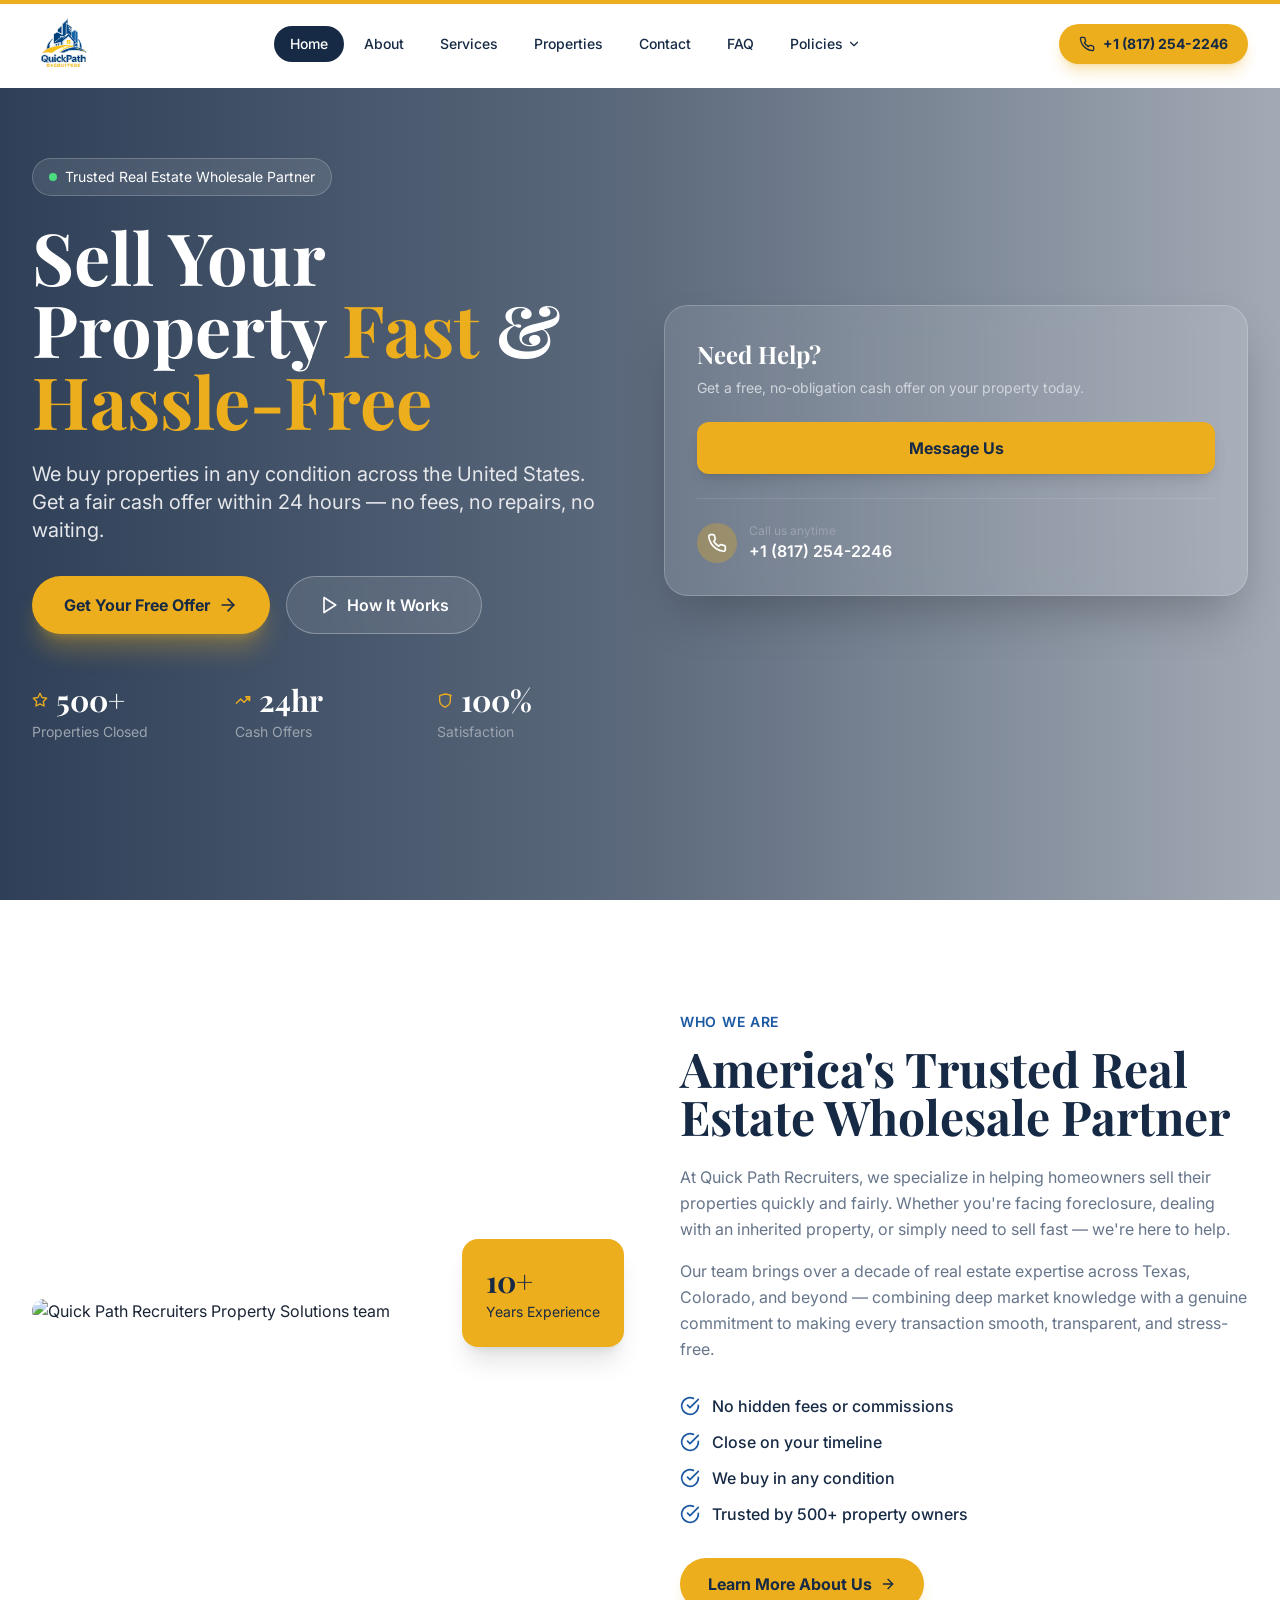
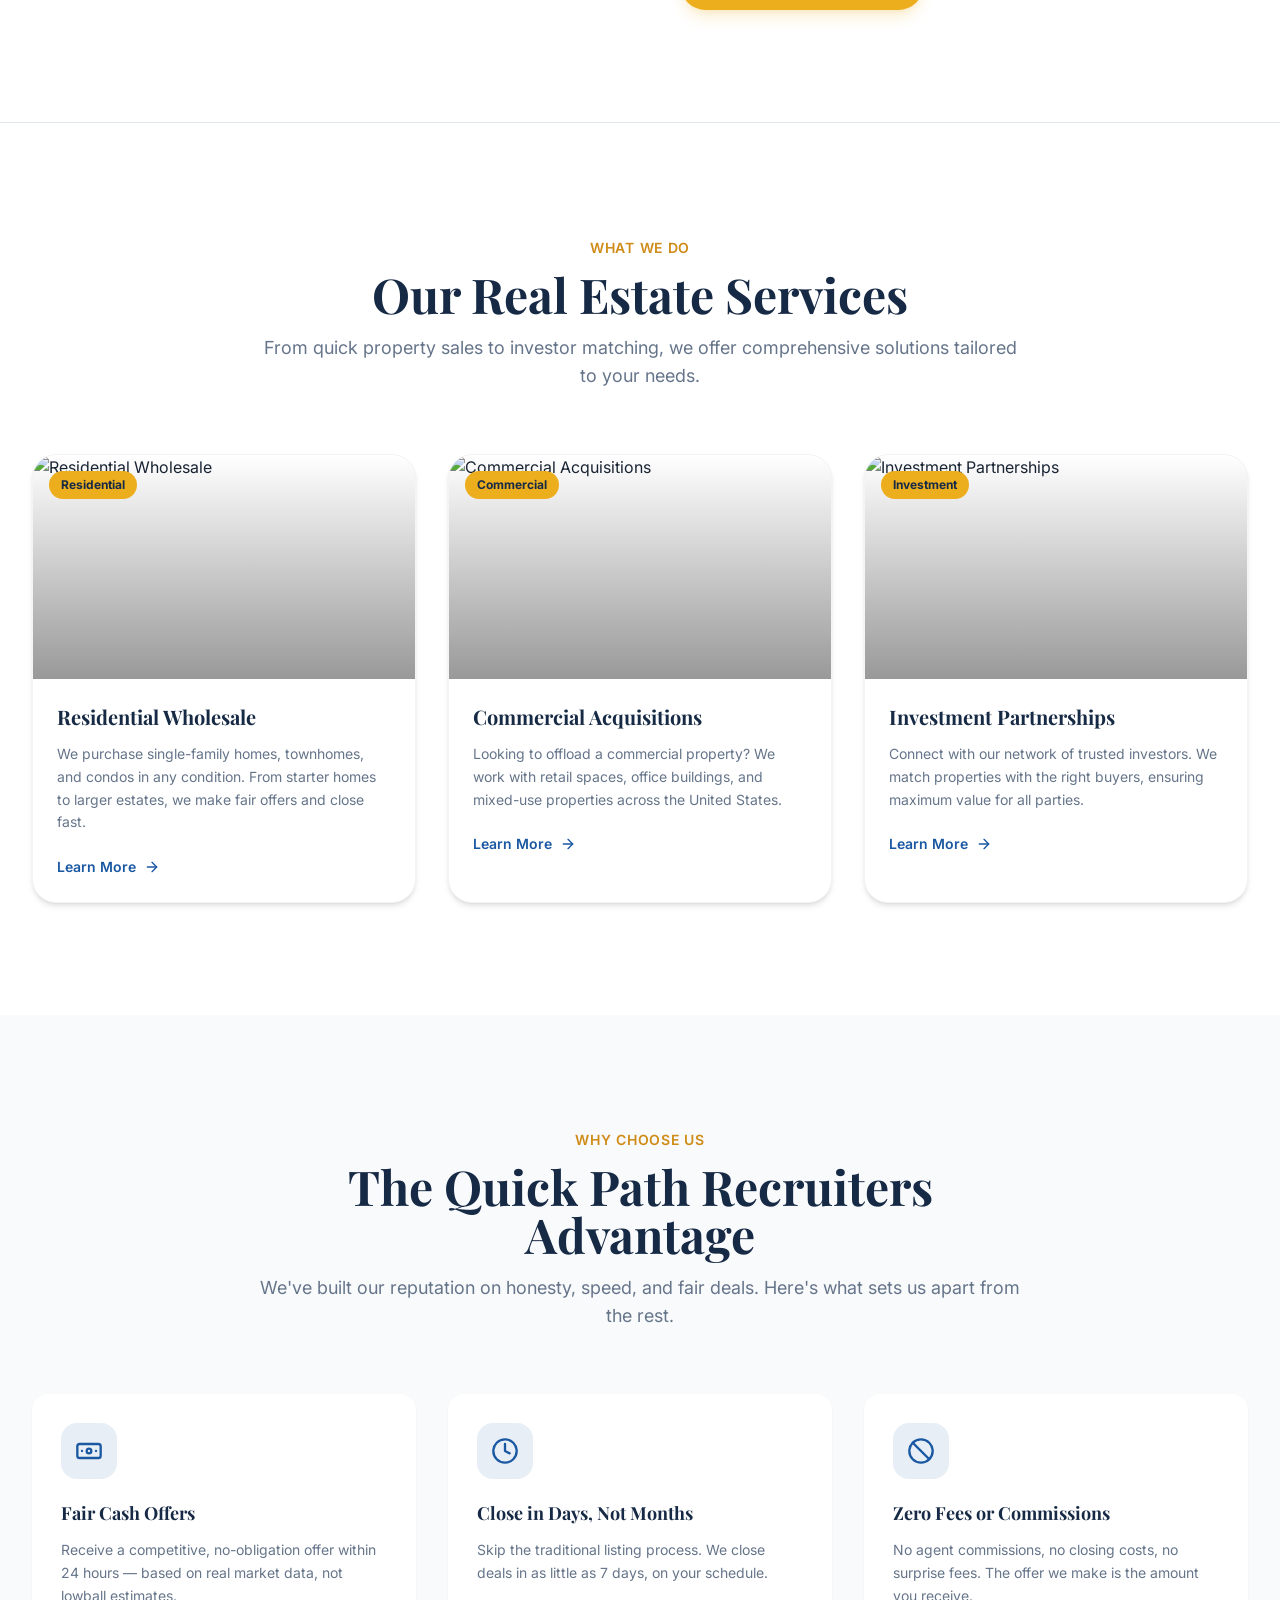
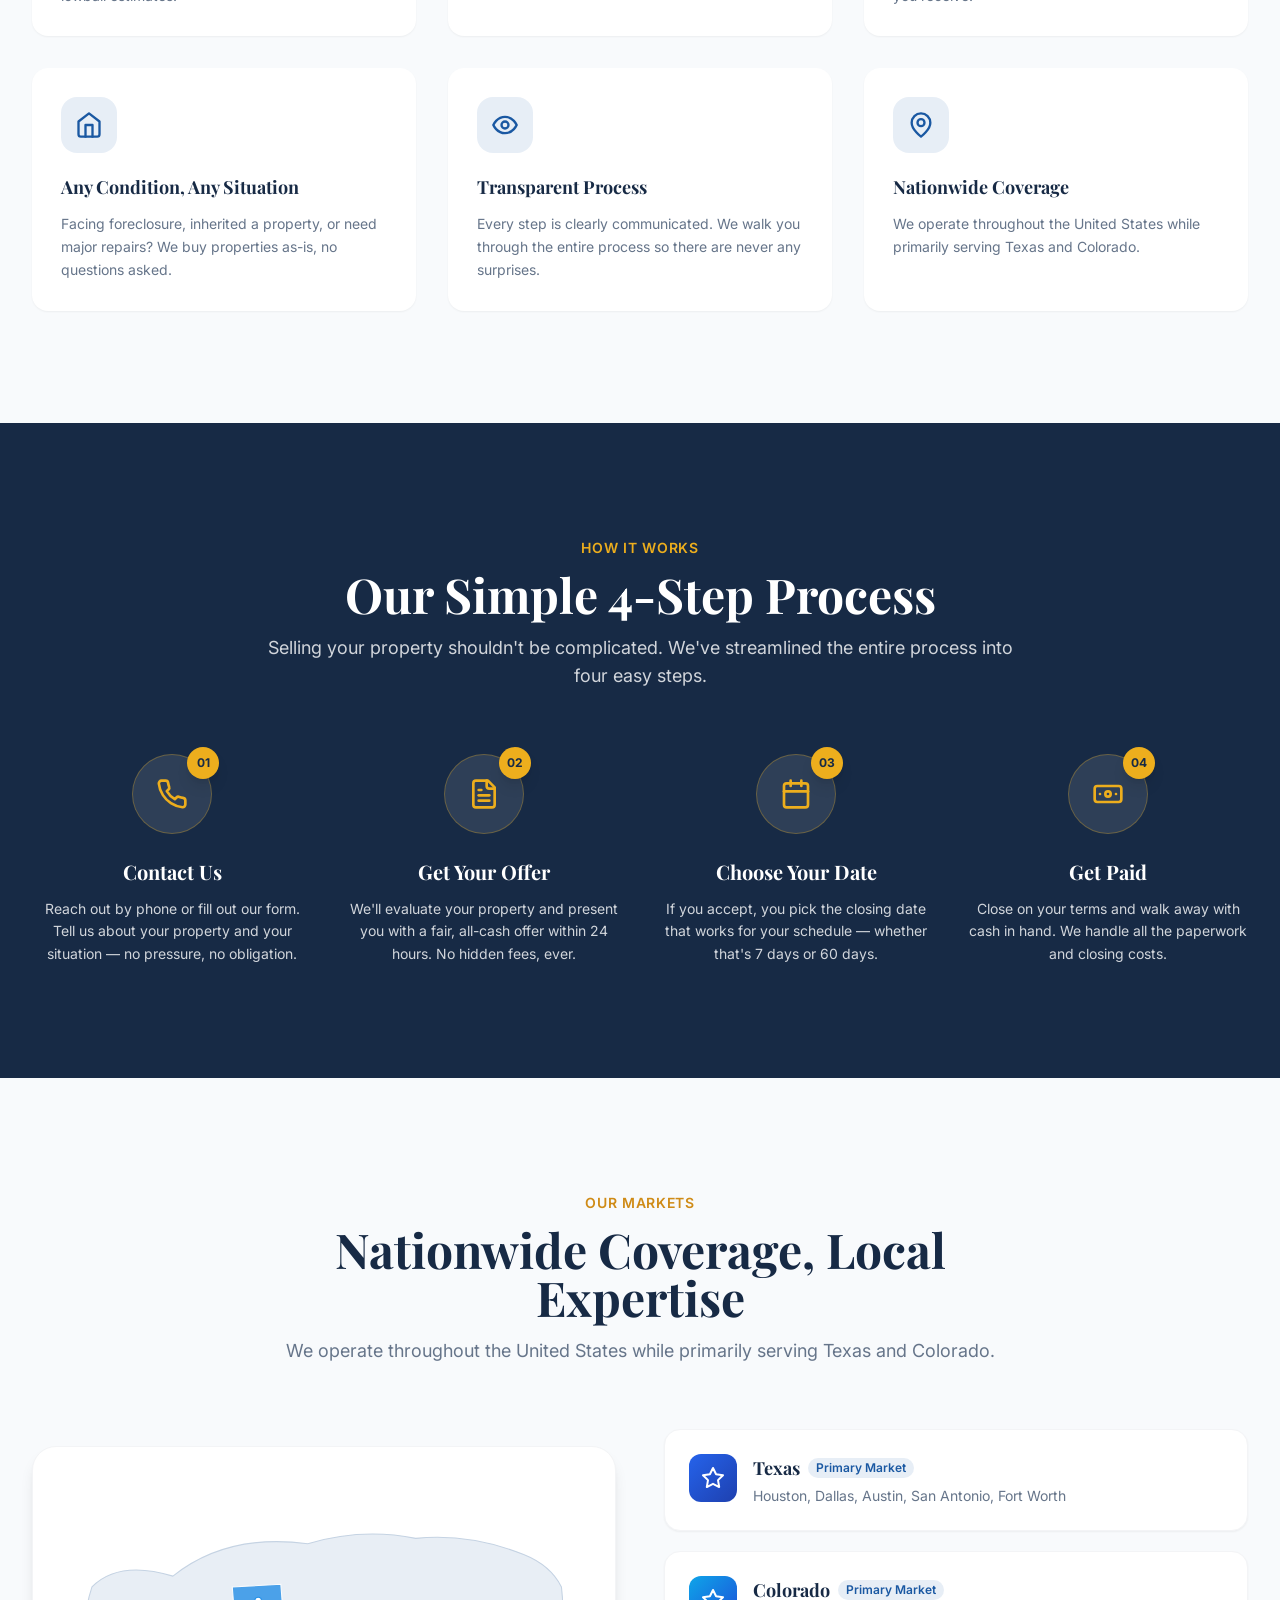
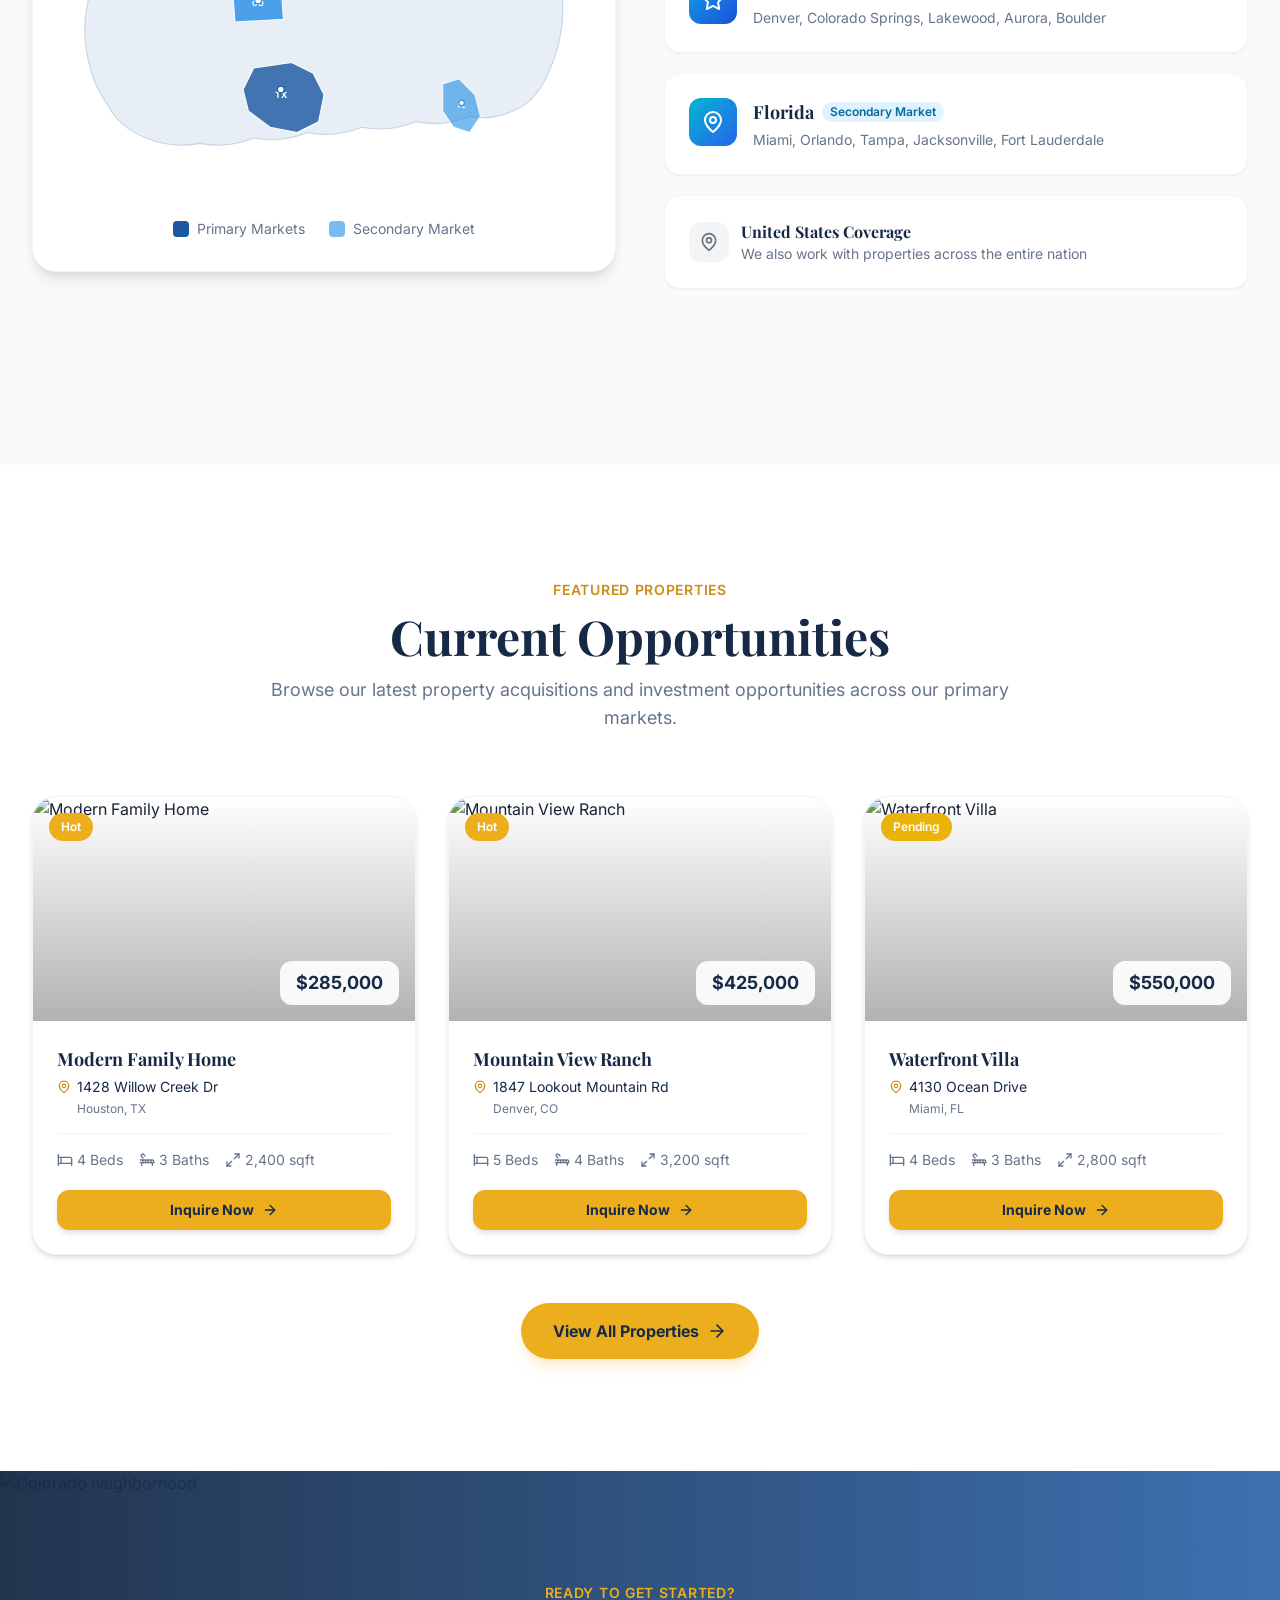
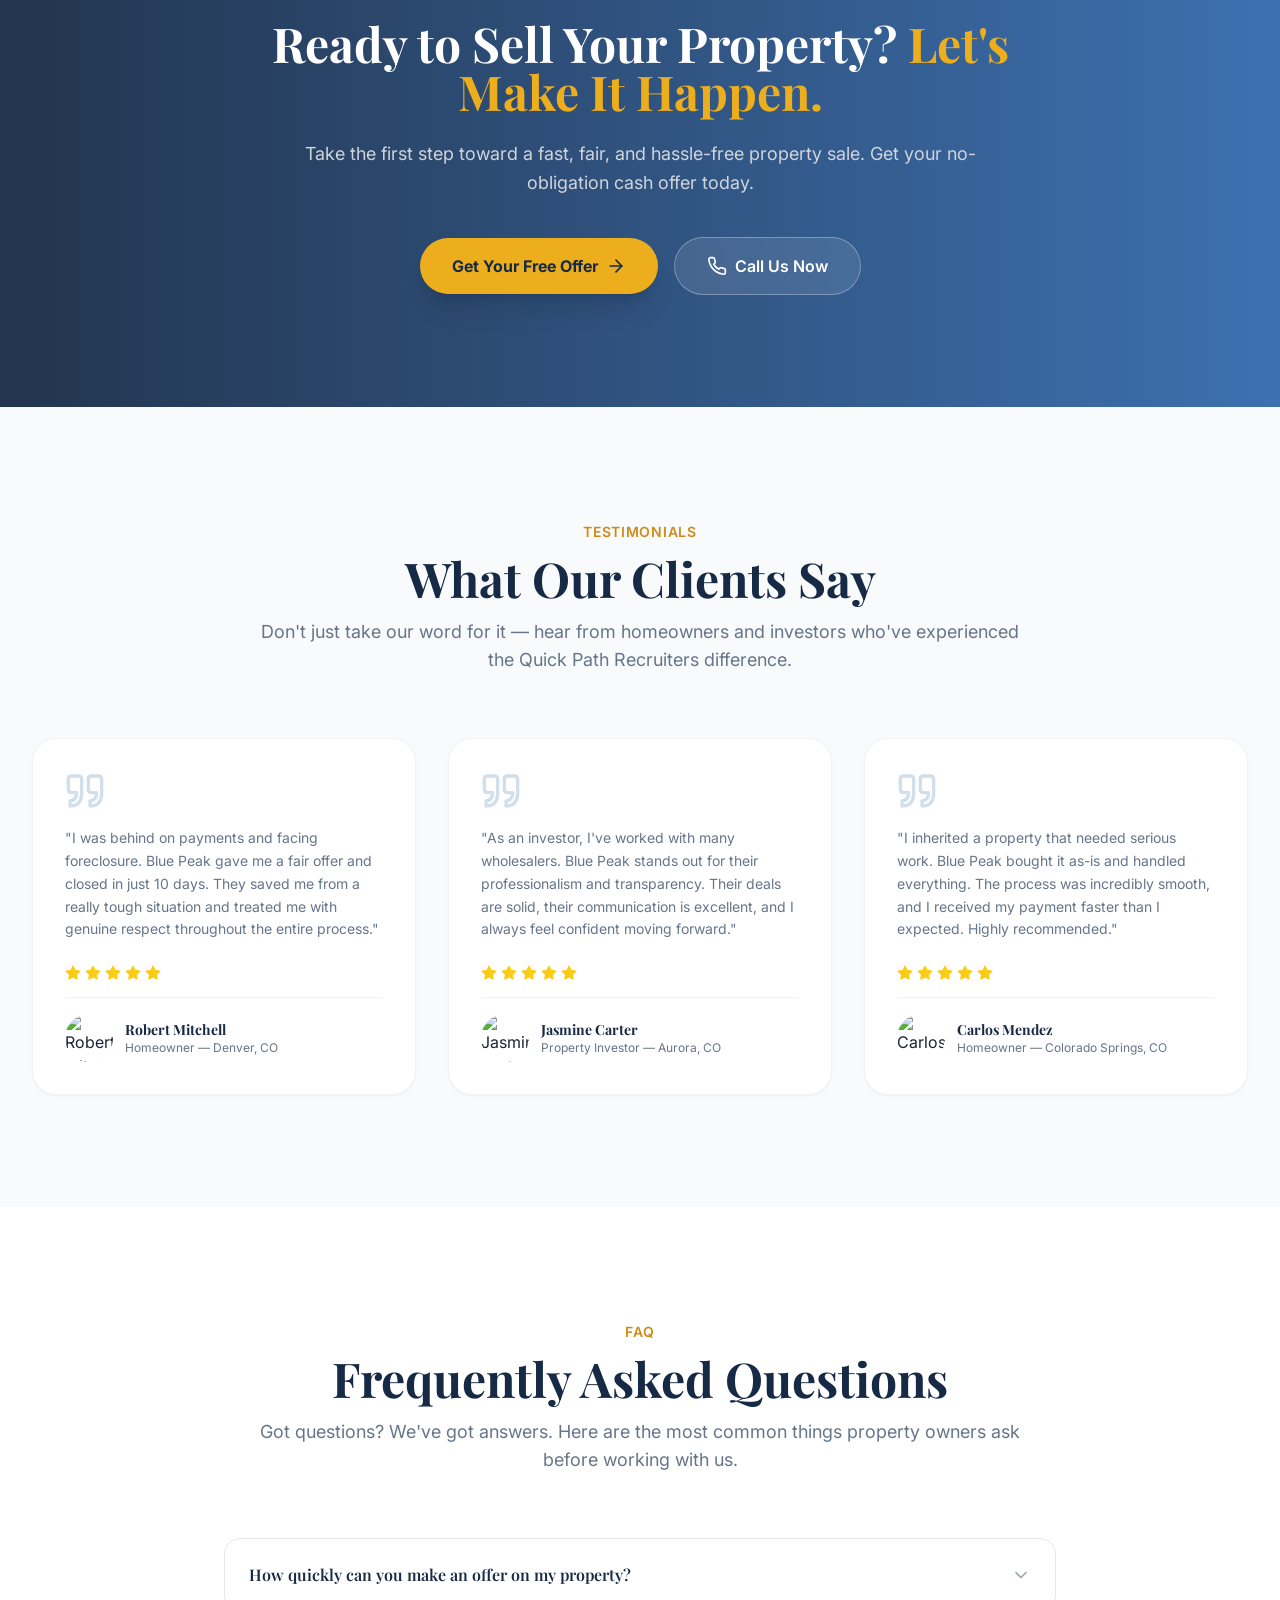
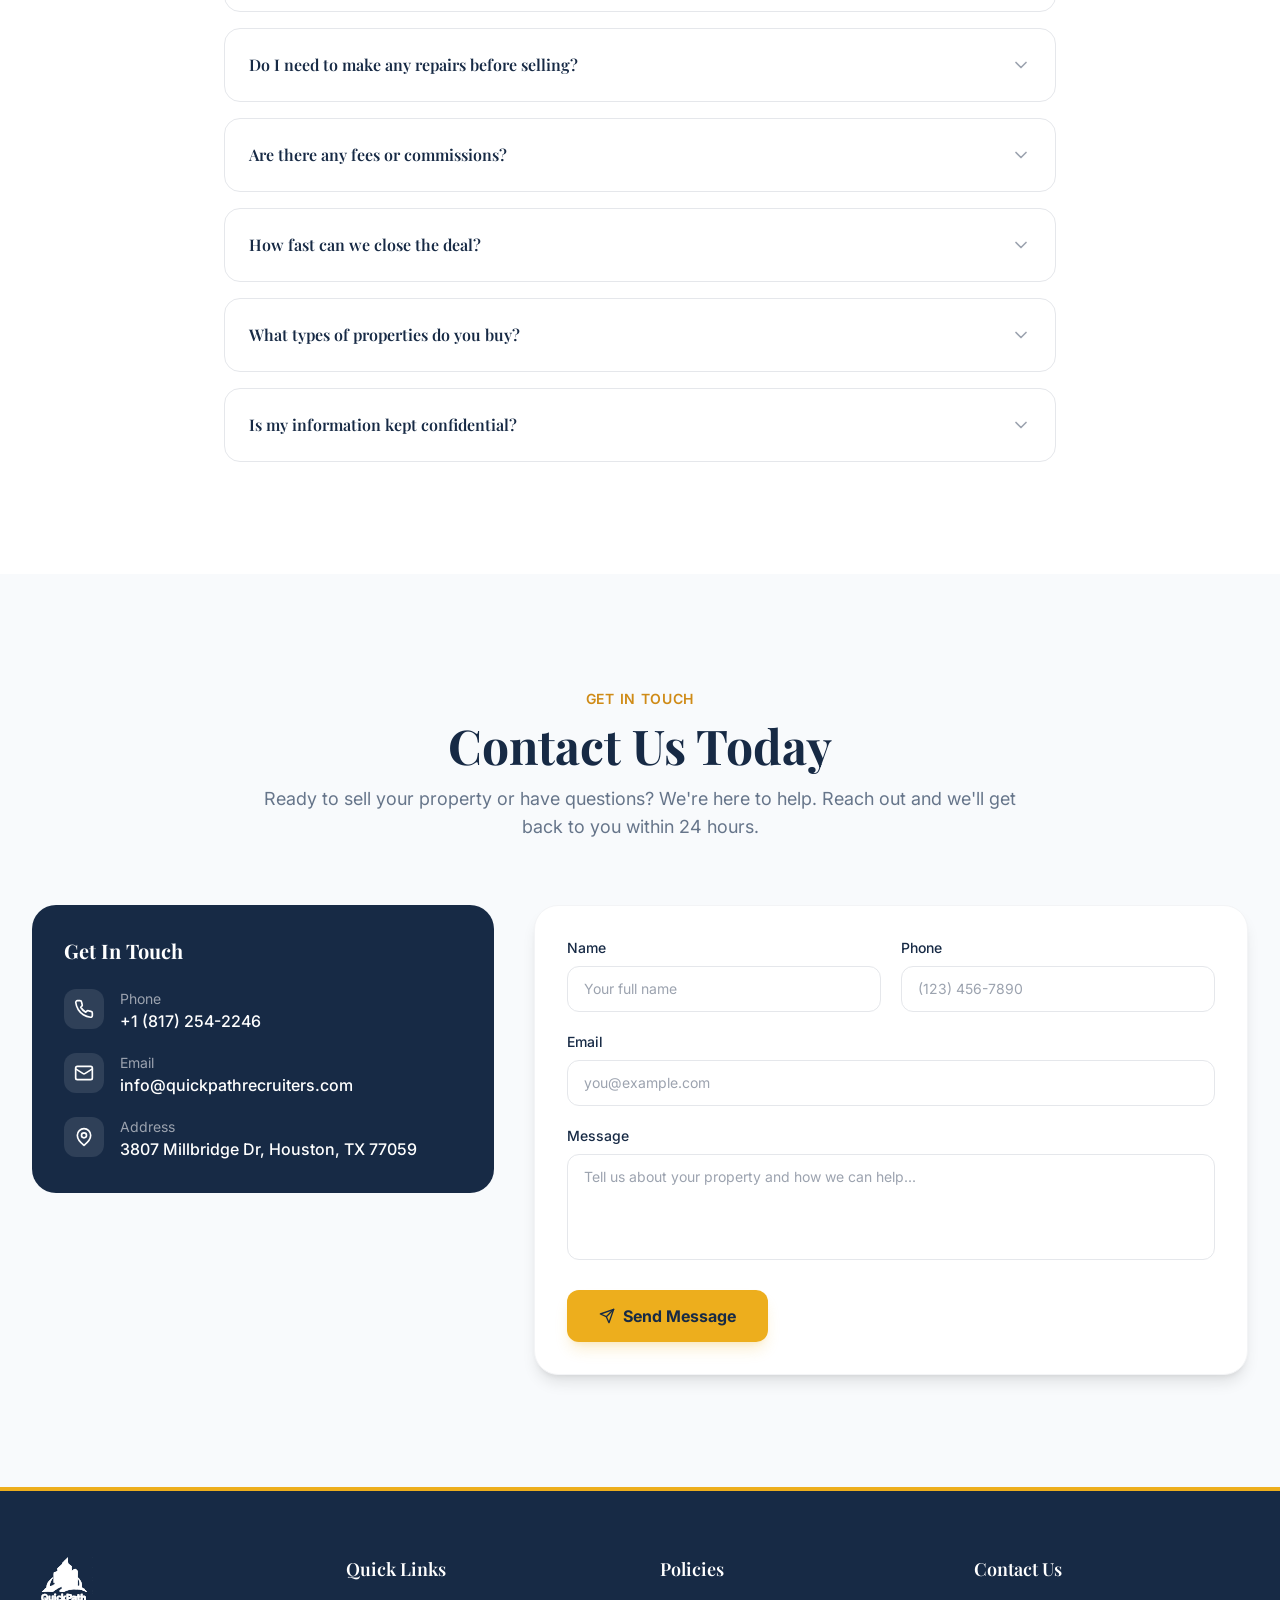
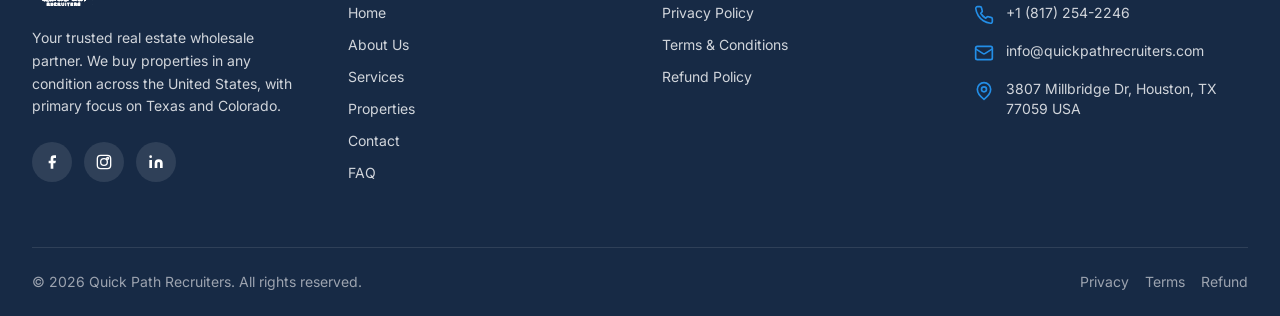
==== commit 4e147d3f: "Update index.html" ====
--- a/index.html
+++ b/index.html
@@ -937,7 +937,7 @@
             </li>
             <li class="flex items-start gap-3 text-gray-300">
               <svg xmlns="http://www.w3.org/2000/svg" viewBox="0 0 24 24" fill="none" stroke="currentColor" stroke-width="2" stroke-linecap="round" stroke-linejoin="round" class="w-5 h-5 mt-0.5 text-sky-brand shrink-0"><path d="M20 10c0 6-8 12-8 12s-8-6-8-12a8 8 0 0 1 16 0Z"/><circle cx="12" cy="10" r="3"/></svg>
-              <span class="text-sm">3807 Millbridge Dr, Houston, TX 77059, USA</span>
+              <span class="text-sm">3807 Millbridge Dr, Houston, TX 77059 USA</span>
             </li>
           </ul>
         </div>
